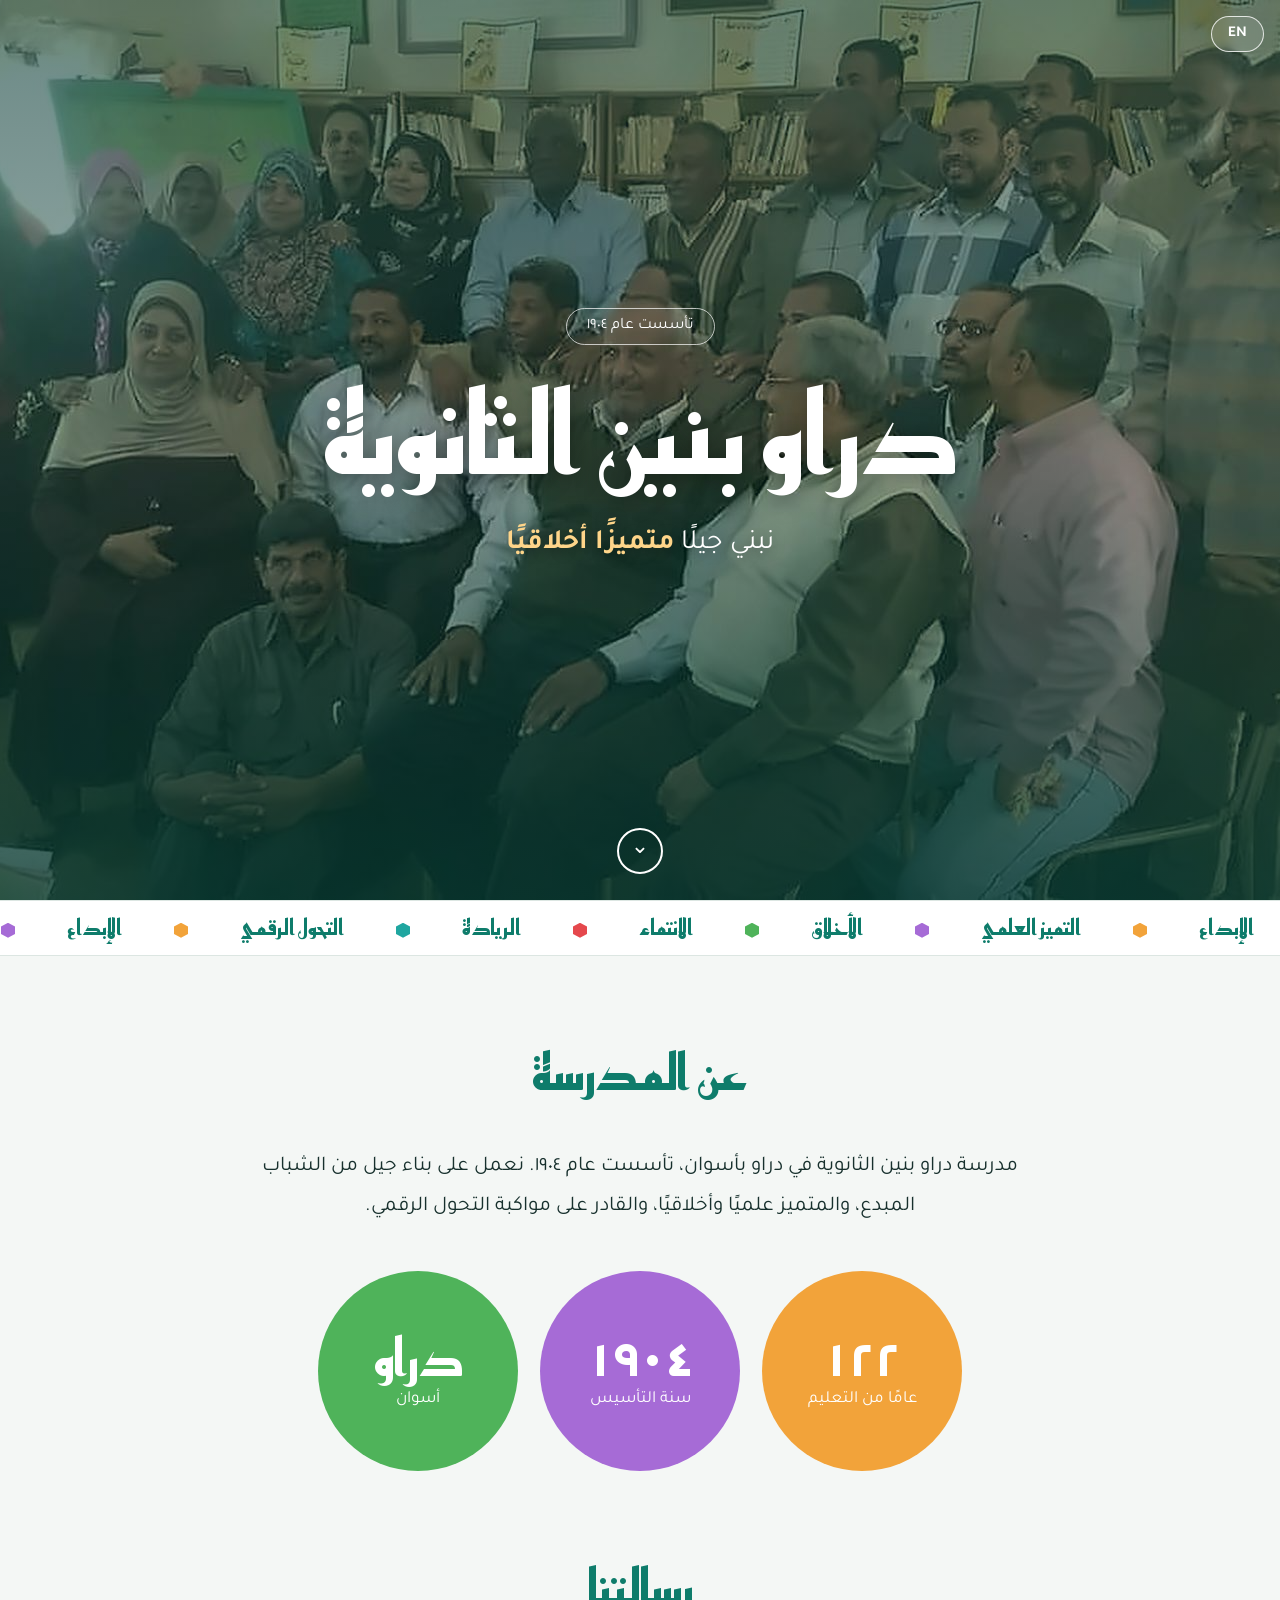
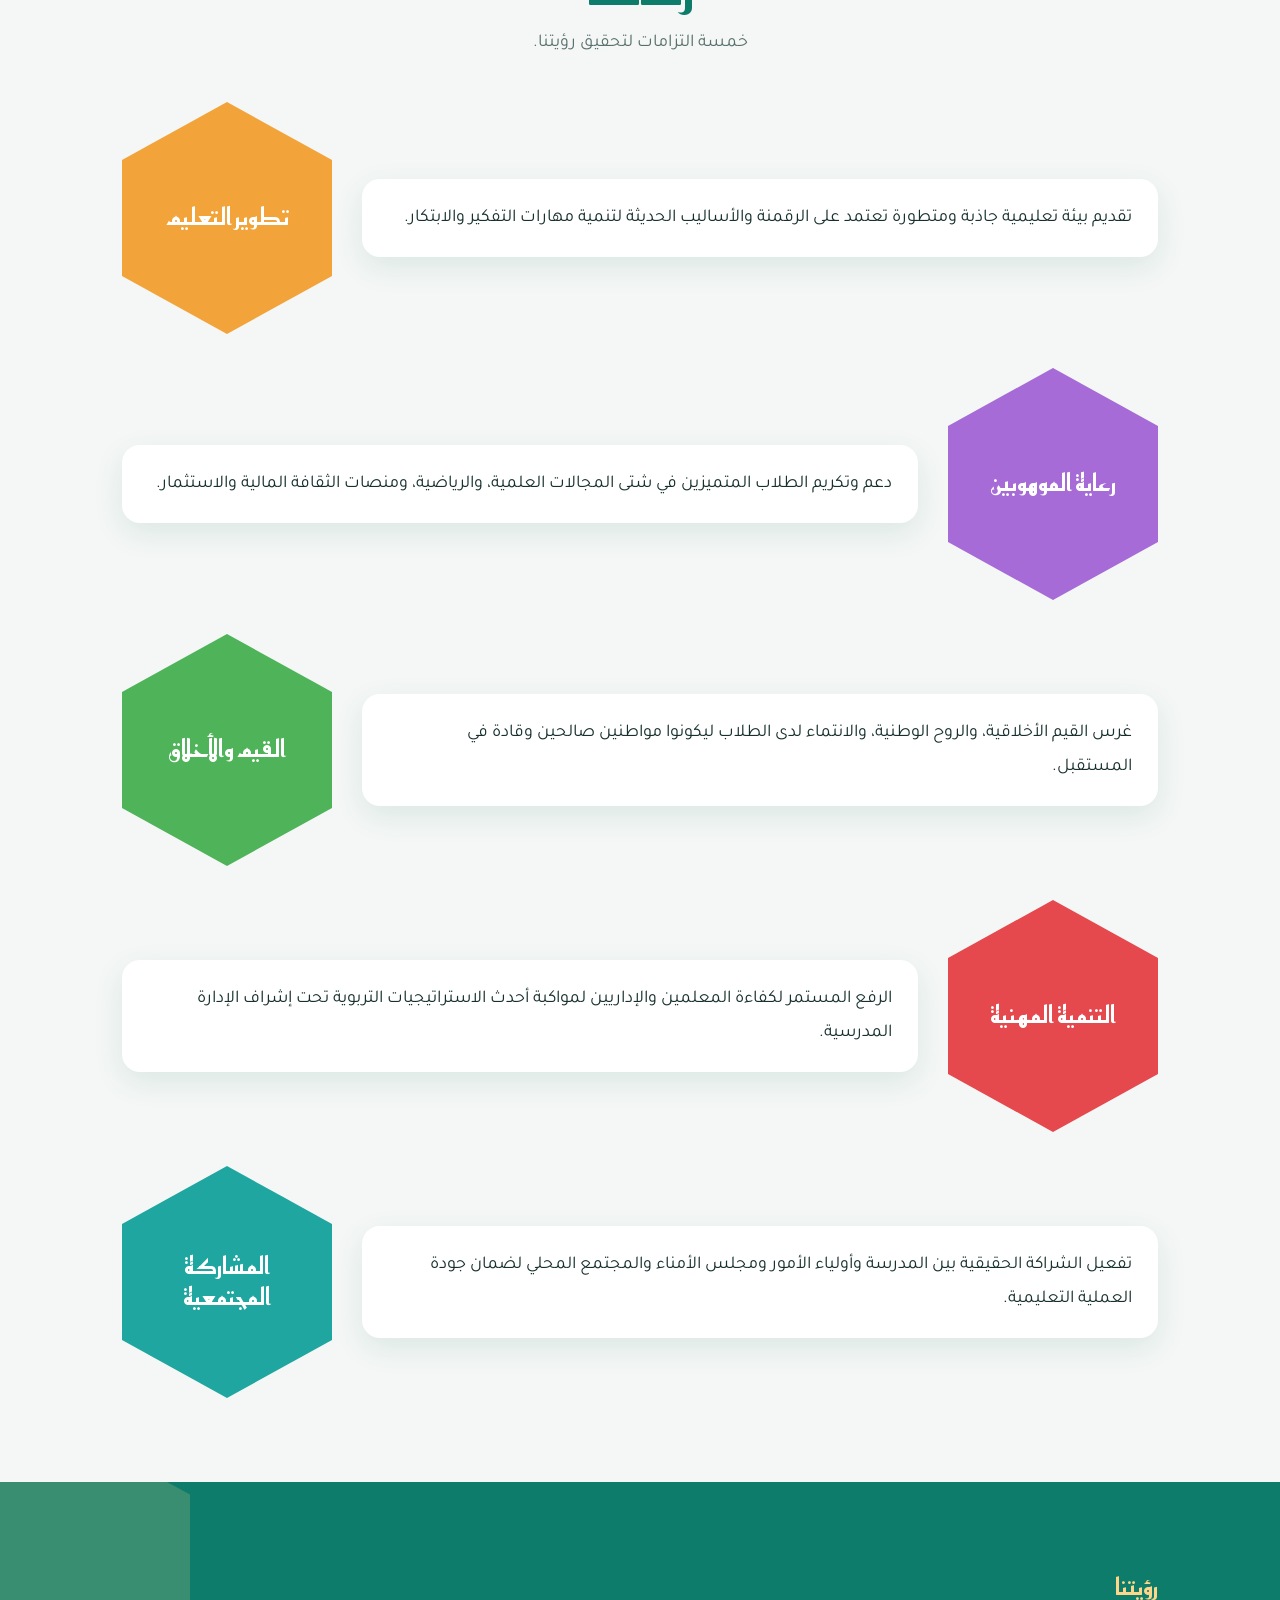
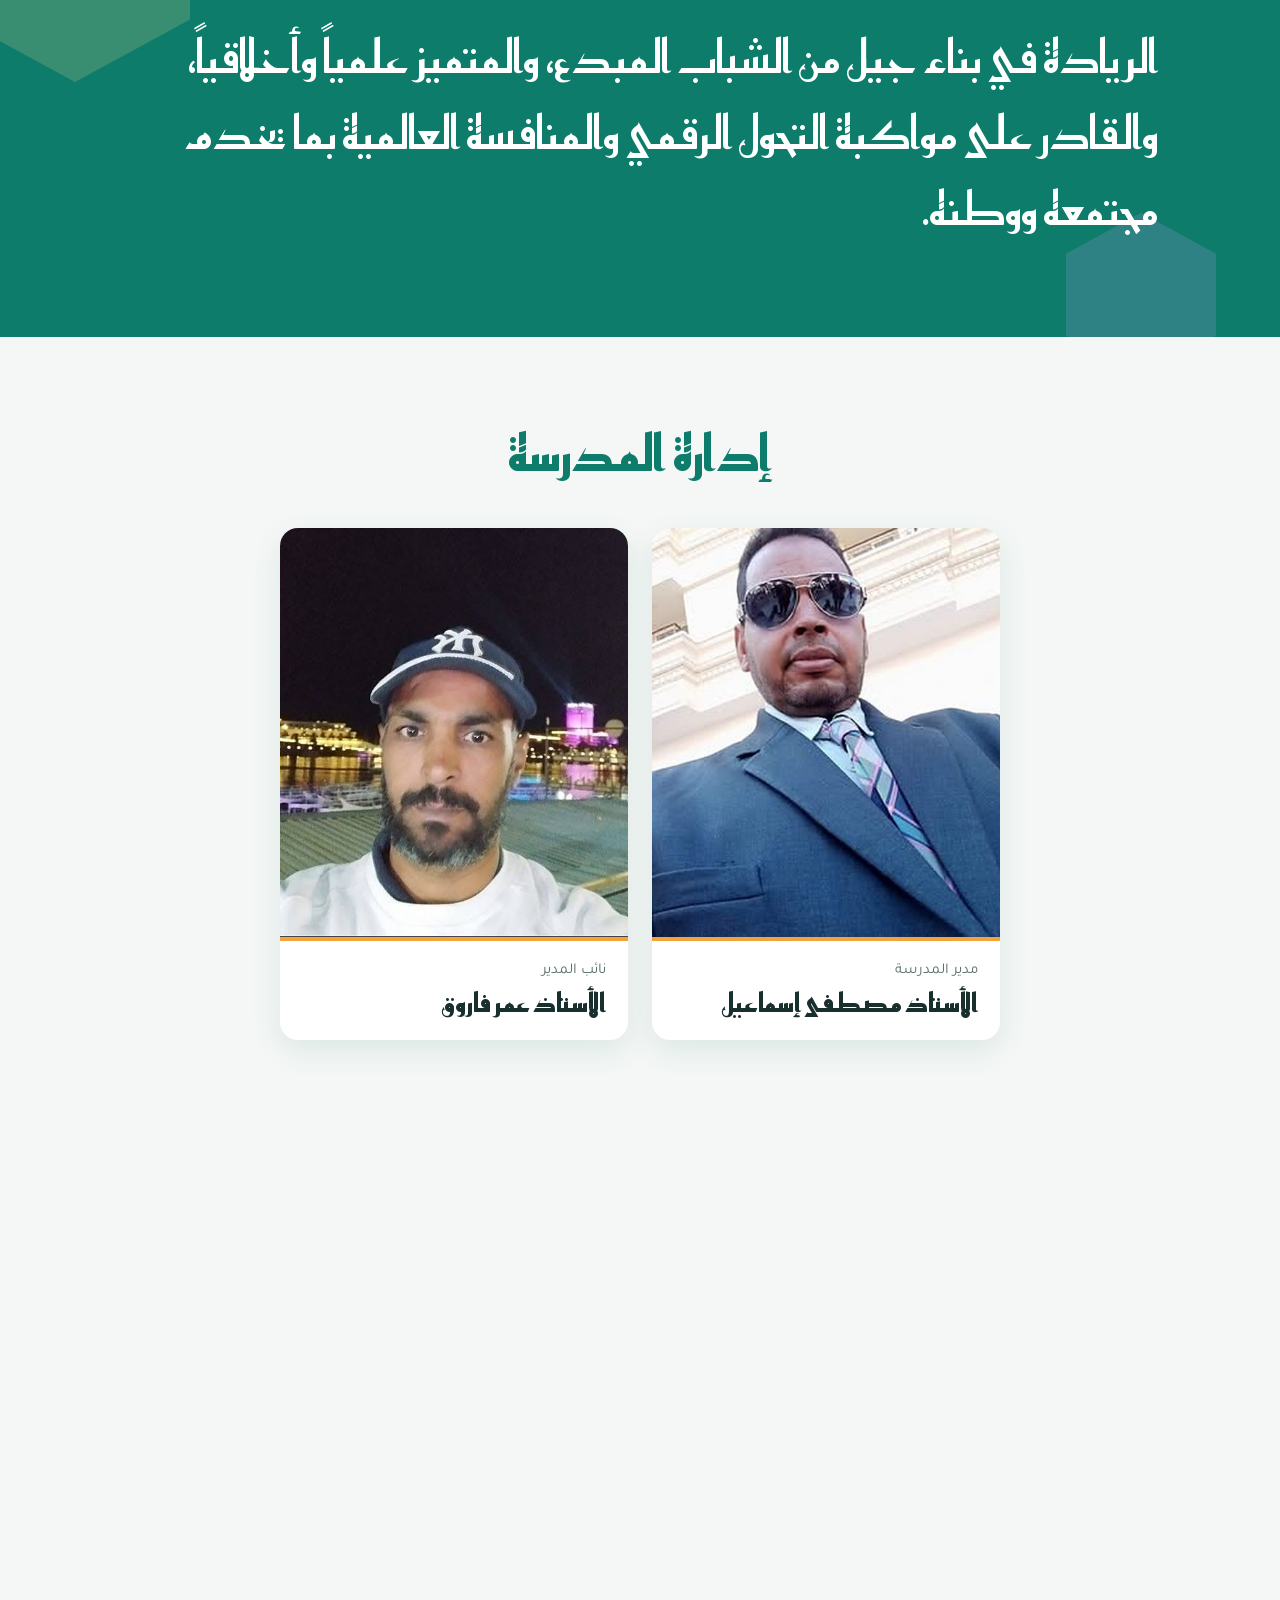
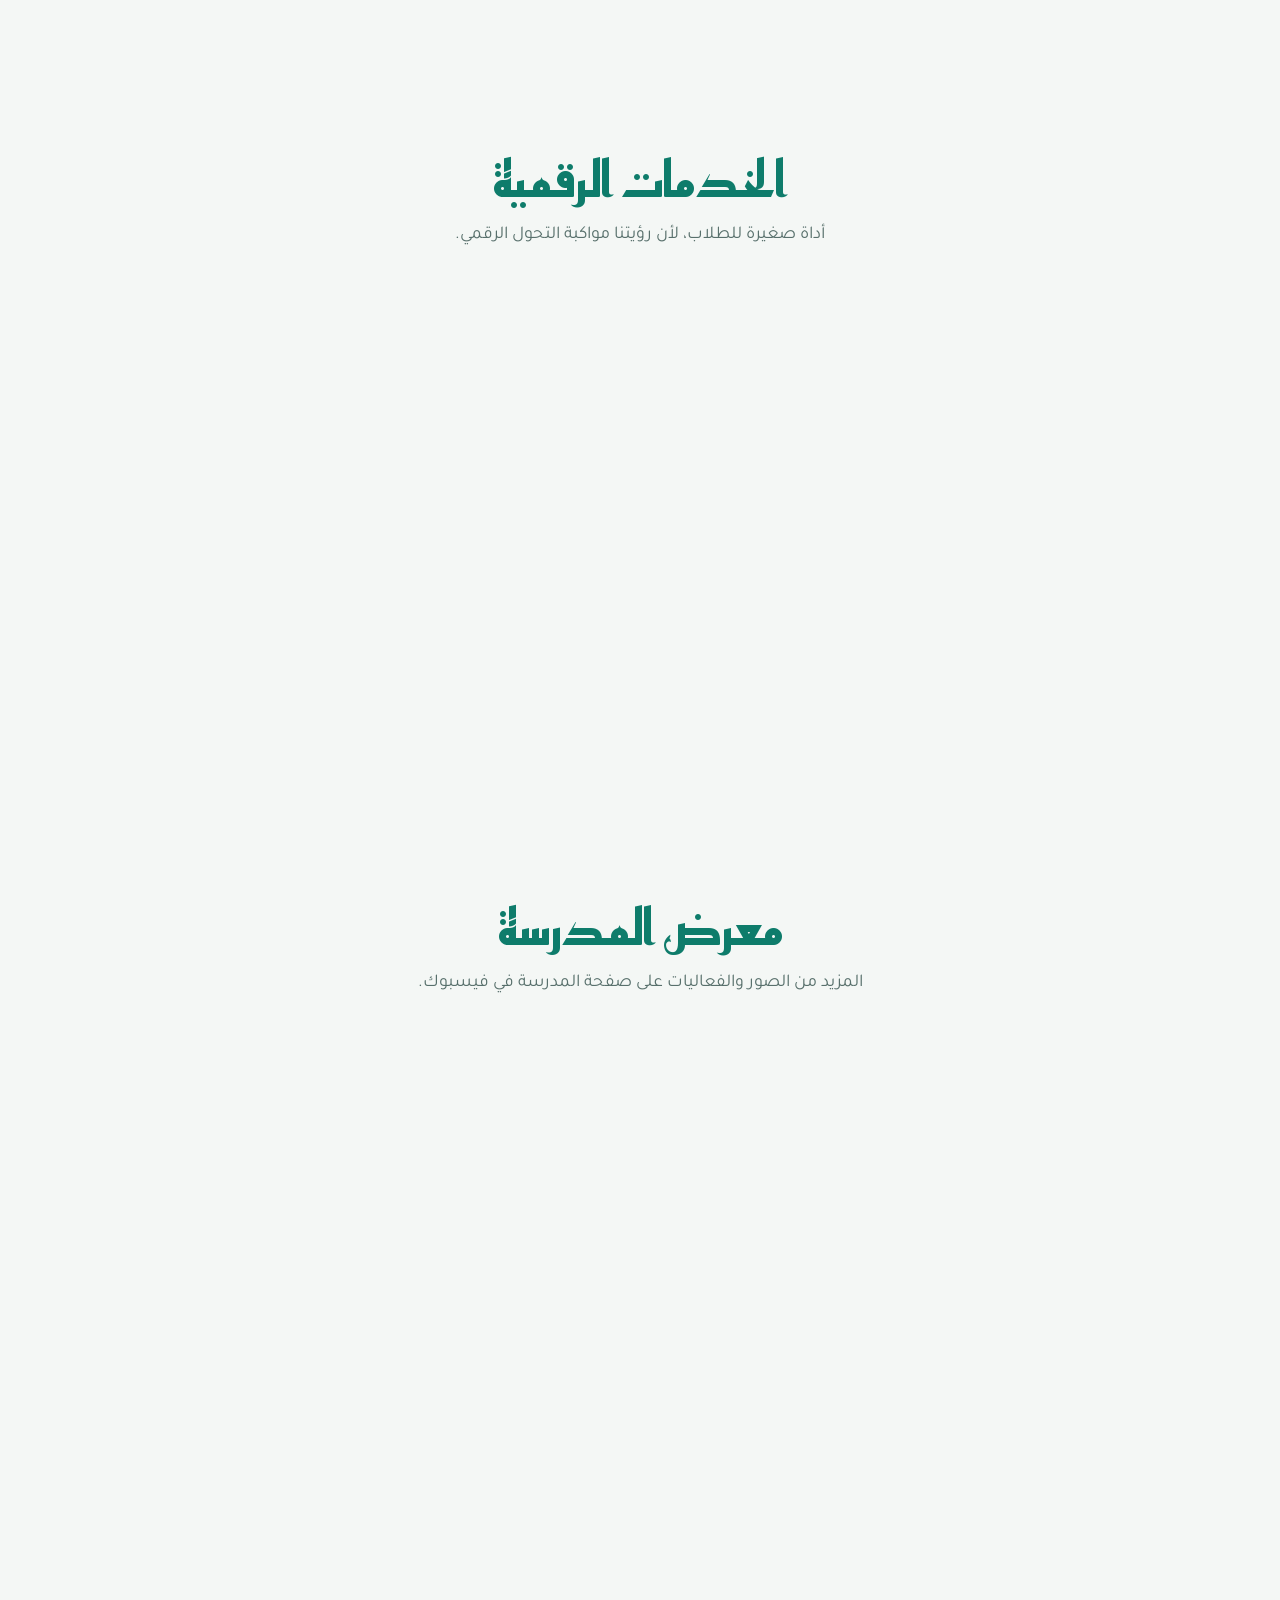
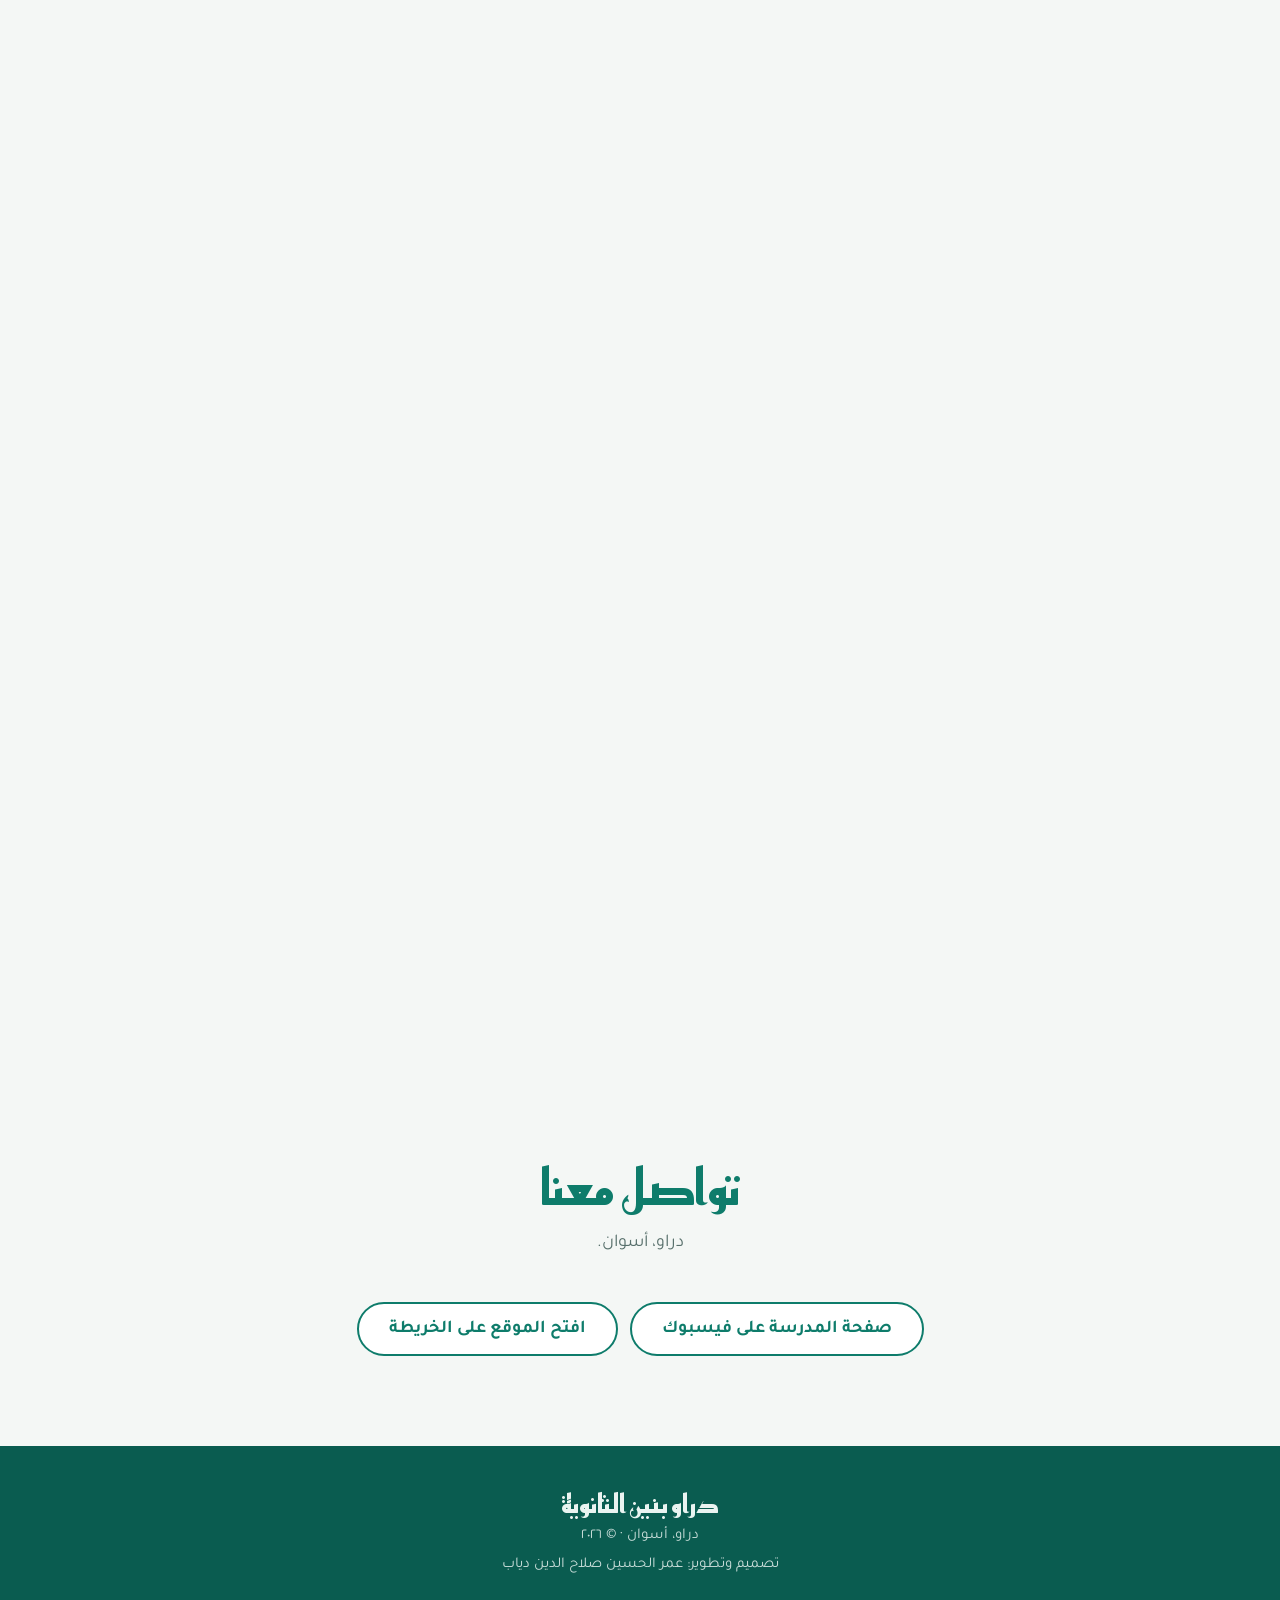
==== index.html @ bd937cca "Add files via upload" ====
<!DOCTYPE html>
<html lang="ar" dir="rtl">
<head>
<meta charset="utf-8">
<meta name="viewport" content="width=device-width, initial-scale=1, viewport-fit=cover">
<title>دراو بنين الثانوية</title>
<meta name="description" content="الموقع الرسمي لمدرسة دراو بنين الثانوية في أسوان، تأسست عام ١٩٠٤.">
<meta name="author" content="عمر الحسين صلاح الدين دياب">
<meta name="theme-color" content="#0E7C6B">
<link rel="preconnect" href="https://fonts.googleapis.com">
<link rel="preconnect" href="https://fonts.gstatic.com" crossorigin>
<link href="https://fonts.googleapis.com/css2?family=Reem+Kufi:wght@500;700&family=Tajawal:wght@400;500;700&display=swap" rel="stylesheet">
<style>
:root{--hero-img:url("[data-uri]");--bg:#F4F7F5;--ink:#17302D;--muted:#58706C;--teal:#0E7C6B;--deep:#0A5C50;--card:#fff;--line:#DCE6E2;
--c1:#F2A33A;--c2:#A66BD6;--c3:#4FB35A;--c4:#E5484D;--c5:#1FA6A0;--hexp:polygon(50% 0,100% 25%,100% 75%,50% 100%,0 75%,0 25%)}
*{box-sizing:border-box}
html{scroll-behavior:smooth;scroll-padding-top:84px}
body{margin:0;background:var(--bg);color:var(--ink);font:18px/1.9 "Tajawal",system-ui,sans-serif;overflow-x:hidden}
h1,h2,h3{font-family:"Reem Kufi","Tajawal",sans-serif;margin:0;line-height:1.3}
a{color:inherit;text-decoration:none}
:focus-visible{outline:3px solid var(--c1);outline-offset:3px}
.wrap{max-width:1080px;margin:0 auto;padding:0 22px}
section{padding:84px 0 0}
.t{text-align:center;margin-bottom:42px}
.t h2{font-size:clamp(34px,5vw,50px);color:var(--teal)}
.t p{margin:6px auto 0;color:var(--muted);max-width:30em}

header{position:fixed;inset-inline:0;top:0;z-index:20;background:rgba(255,255,255,.96);backdrop-filter:blur(8px);border-bottom:1px solid var(--line);padding-top:env(safe-area-inset-top,0px);transform:translateY(-110%);transition:transform .45s cubic-bezier(.2,.8,.2,1)}
header.on{transform:none}
.bar{display:flex;align-items:center;gap:18px;min-height:64px}
.brand{font:700 22px/1 "Reem Kufi",sans-serif;color:var(--teal);margin-inline-end:auto;white-space:nowrap}
nav{display:flex;gap:24px;font-weight:500;align-items:center}
nav a:hover{color:var(--teal)}
nav .pill{background:var(--teal);color:#fff;padding:3px 20px;border-radius:999px}

.hero{min-height:100svh;display:grid;place-items:center;text-align:center;color:#fff;padding:90px 22px 110px;position:relative;
background:linear-gradient(180deg,rgba(6,56,50,.6),rgba(6,56,50,.4) 50%,rgba(6,56,50,.82)),var(--hero-img) center 38%/cover no-repeat #0A5C50}
.hero small{display:inline-block;border:1.5px solid rgba(255,255,255,.7);border-radius:999px;padding:2px 20px;font-size:16px}
.hero h1{font-size:clamp(46px,9vw,112px);margin:18px 0 10px;text-shadow:0 4px 24px rgba(0,0,0,.35)}
.hero p{font-size:clamp(20px,2.6vw,28px);margin:0 auto;max-width:24em;text-shadow:0 2px 14px rgba(0,0,0,.4)}
.cue{position:absolute;bottom:26px;inset-inline:0;margin:auto;width:46px;height:46px;border:2px solid #fff;border-radius:50%;display:grid;place-items:center;font-size:22px;animation:bob 1.8s ease-in-out infinite}
@keyframes bob{50%{transform:translateY(9px)}}

.about{max-width:760px;margin:0 auto;text-align:center;font-size:21px}
.dots{display:flex;flex-wrap:wrap;justify-content:center;gap:22px;margin-top:44px}
.dot{width:200px;height:200px;border-radius:50%;display:grid;place-content:center;text-align:center;color:#fff;padding:14px;line-height:1.35}
.dot b{font:700 52px/1.1 "Reem Kufi",sans-serif;display:block}
.dot span{font-size:17px}
.d1{background:var(--c1)}.d2{background:var(--c2)}.d3{background:var(--c3)}

.row{display:grid;grid-template-columns:210px 1fr;gap:30px;align-items:center;margin-bottom:34px}
.row:nth-child(even){grid-template-columns:1fr 210px}.row:nth-child(even) .hex{order:2}
.hex{width:210px;height:232px;clip-path:var(--hexp);display:grid;place-items:center;text-align:center;color:#fff;padding:0 38px;font:700 24px/1.3 "Reem Kufi",sans-serif}
.c1{background:var(--c1)}.c2{background:var(--c2)}.c3{background:var(--c3)}.c4{background:var(--c4)}.c5{background:var(--c5)}
.txt{margin:0;background:var(--card);border-radius:18px;padding:22px 26px;box-shadow:0 10px 30px rgba(14,100,90,.1)}

.vision{background:var(--teal);color:#fff;margin-top:84px;padding:90px 0;position:relative;overflow:hidden}
.vision h2{font-size:24px;color:#FFD58A;margin-bottom:16px}
.vision blockquote{margin:0;font:500 clamp(26px,4vw,46px)/1.65 "Reem Kufi","Tajawal",sans-serif;max-width:24em}
.fl{position:absolute;clip-path:var(--hexp);opacity:.18;pointer-events:none;animation:fl 9s ease-in-out infinite}
@keyframes fl{50%{transform:translateY(-22px) rotate(8deg)}}

.who{display:grid;grid-template-columns:repeat(2,minmax(0,1fr));gap:24px;max-width:720px;margin:0 auto}
.who .wide{grid-column:1/-1}
.card{background:var(--card);border-radius:18px;overflow:hidden;box-shadow:0 10px 30px rgba(14,100,90,.1)}
.card img{display:block;width:100%;height:auto}
.card div{padding:16px 22px 20px;border-top:4px solid var(--c1)}
.card small{color:var(--muted);display:block;font-size:15px}
.card h3{font-size:26px}
.sign{border-top-color:var(--c2)}.sign b{font:700 clamp(24px,3.4vw,36px)/1.4 "Reem Kufi",sans-serif;display:block}
.gal{height:min(52vw,420px);border-radius:18px;background:var(--hero-img) center/cover no-repeat #0A5C50;box-shadow:0 10px 30px rgba(14,100,90,.12)}
.links{display:flex;flex-wrap:wrap;gap:12px;justify-content:center;margin-top:24px}
.btn{border:2px solid var(--teal);color:var(--teal);border-radius:999px;padding:8px 30px;font-weight:700;background:#fff}
.btn:hover{background:var(--teal);color:#fff}
footer{margin-top:90px;background:var(--deep);color:#EAF4F1;padding:40px 0;text-align:center}
footer b{font:700 26px/1.4 "Reem Kufi",sans-serif;display:block}
footer small{display:block;opacity:.85;font-size:15px}

.js .pop{opacity:0;transform:scale(.25) rotate(-14deg);transition:transform .8s cubic-bezier(.34,1.56,.64,1),opacity .35s}
.js .slide{opacity:0;transform:translateY(30px);transition:opacity .7s .12s,transform .7s .12s}
.js .in{opacity:1;transform:none}
@media (max-width:760px){
  nav a:not(.pill){display:none}
  .row,.row:nth-child(even){grid-template-columns:126px 1fr;gap:16px}
  .row:nth-child(even) .hex{order:0}
  .hex{width:126px;height:140px;font-size:16px;padding:0 20px}
  .txt{padding:16px 18px;font-size:16.5px}
  .dot{width:150px;height:150px}.dot b{font-size:40px}.dot span{font-size:15px}
  .who{grid-template-columns:1fr}
}
@media (prefers-reduced-motion:reduce){*{animation:none!important;transition:none!important}.js .pop,.js .slide{opacity:1;transform:none}html{scroll-behavior:auto}}
[hidden]{display:none!important}
nav a{white-space:nowrap}
#burger,.burger2{display:none;width:44px;height:44px;border:1.5px solid var(--teal);border-radius:50%;background:none;cursor:pointer;flex-direction:column;gap:5px;align-items:center;justify-content:center;padding:0}
#burger i,.burger2 i{display:block;width:18px;height:2px;background:var(--teal);border-radius:2px;transition:transform .3s,opacity .3s}
.burger2{position:absolute;top:calc(16px + env(safe-area-inset-top,0px));inset-inline-end:16px;z-index:5;border-color:rgba(255,255,255,.85);background:rgba(255,255,255,.12)}
.burger2 i{background:#fff}
[aria-expanded=true] i:nth-child(1){transform:translateY(7px) rotate(45deg)}
[aria-expanded=true] i:nth-child(2){opacity:0}
[aria-expanded=true] i:nth-child(3){transform:translateY(-7px) rotate(-45deg)}
header.force{transform:none}
#burger{flex:none}
@media (max-width:760px){[lang=en] .brand{font-size:14px;white-space:normal;line-height:1.2}}
.menu{position:fixed;inset:0;z-index:19;background:linear-gradient(160deg,#0E7C6B,#0A5C50);color:#fff;padding:calc(90px + env(safe-area-inset-top,0px)) 30px 40px;overflow:hidden;display:flex;flex-direction:column;justify-content:center;opacity:0;transition:opacity .3s}
.menu.open{opacity:1}
.ml{display:flex;flex-direction:column;gap:4px;position:relative;z-index:1}
.ml a{display:flex;align-items:center;gap:18px;font:700 clamp(30px,9vw,44px)/1.45 "Reem Kufi",sans-serif;opacity:0;transform:translateX(34px) scale(.92);transition:opacity .4s,transform .55s cubic-bezier(.34,1.56,.64,1)}
[dir=ltr] .ml a{transform:translateX(-34px) scale(.92)}
.menu.open .ml a{opacity:1;transform:none}
.ml a::before{content:"";flex:none;width:26px;height:29px;background:var(--hx);clip-path:var(--hexp)}
.ml a:nth-child(5n+1){--hx:var(--c1)}.ml a:nth-child(5n+2){--hx:var(--c2)}.ml a:nth-child(5n+3){--hx:var(--c3)}.ml a:nth-child(5n+4){--hx:var(--c4)}.ml a:nth-child(5n+5){--hx:var(--c5)}
@media (max-width:760px){#burger,.burger2{display:flex}nav{display:none}}
@media (max-width:1100px){[lang=en] #burger{display:flex}[lang=en] nav{display:none}}
@media (max-width:760px){.brand{font-size:17px}.bar{gap:10px}nav .pill{padding:2px 14px;font-size:15px}#lang{padding:0 12px}}
#prog{position:fixed;top:0;inset-inline:0;height:4px;z-index:30;transform-origin:100% 50%;transform:scaleX(0);background:linear-gradient(90deg,var(--c1),var(--c2),var(--c3),var(--c4),var(--c5))}
[dir=ltr] #prog{transform-origin:0 50%}
#up{position:fixed;inset-inline-start:16px;bottom:calc(16px + env(safe-area-inset-bottom,0px));width:46px;height:46px;border-radius:50%;background:var(--teal);color:#fff;display:grid;place-items:center;font-size:22px;box-shadow:0 6px 18px rgba(0,0,0,.22);opacity:0;pointer-events:none;transition:opacity .3s;z-index:15}
#up.on{opacity:1;pointer-events:auto}
#lang{border:1.5px solid var(--teal);background:none;color:var(--teal);height:36px;padding:0 16px;border-radius:999px;font:700 15px "Tajawal",sans-serif;cursor:pointer}
.bub{position:absolute;bottom:-90px;border-radius:50%;background:rgba(255,255,255,.12);border:1px solid rgba(255,255,255,.4);animation:up linear infinite;pointer-events:none}
@keyframes up{to{transform:translateY(-115vh)}}
.hero>div{position:relative}.hero{overflow:hidden}
.lang2{position:absolute;top:calc(16px + env(safe-area-inset-top,0px));inset-inline-start:16px;z-index:5;border:1.5px solid rgba(255,255,255,.8);background:rgba(255,255,255,.12);color:#fff;height:36px;padding:0 16px;border-radius:999px;font:700 15px "Tajawal",sans-serif;cursor:pointer;backdrop-filter:blur(4px)}
.rw{color:#FFD58A;display:inline-block;transition:opacity .35s,transform .35s}
.rw.o{opacity:0;transform:translateY(10px)}
.ribbon{overflow:hidden;background:#fff;border-block:1px solid var(--line);padding:16px 0}
.track{display:flex;width:max-content;animation:mq 36s linear infinite}
@keyframes mq{to{transform:translateX(50%)}}@keyframes mqe{to{transform:translateX(-50%)}}
[dir=ltr] .track{animation-name:mqe}
.track span{font:700 22px/1 "Reem Kufi",sans-serif;color:var(--teal);padding:0 26px;white-space:nowrap}
.track span::after{content:"";display:inline-block;width:14px;height:15px;margin-inline-start:52px;vertical-align:middle;background:var(--c1);clip-path:var(--hexp)}
.track span:nth-child(5n+2)::after{background:var(--c2)}.track span:nth-child(5n+3)::after{background:var(--c3)}.track span:nth-child(5n+4)::after{background:var(--c4)}.track span:nth-child(5n+5)::after{background:var(--c5)}
.calc{max-width:680px;margin:0 auto;background:var(--card);border-radius:18px;padding:24px;box-shadow:0 10px 30px rgba(14,100,90,.1)}
.calc h3{font-size:26px;margin-bottom:12px}
.cr{display:grid;grid-template-columns:1.5fr 1fr 1fr;gap:10px;margin-bottom:10px}.cr.hd{color:var(--muted);font-size:14px;margin-bottom:2px}
.cr input{font:inherit;padding:8px 12px;border:1.5px solid var(--line);border-radius:10px;width:100%;min-width:0;background:var(--bg);color:var(--ink)}
.acts{display:flex;gap:10px;margin:8px 0}
.acts button{border:2px solid var(--teal);color:var(--teal);background:#fff;border-radius:999px;padding:4px 20px;font:700 16px "Tajawal",sans-serif;cursor:pointer}
.res{display:grid;grid-template-columns:1fr 1fr;gap:12px;margin:14px 0 10px;text-align:center}
.res b{display:block;font:700 36px/1.3 "Reem Kufi",sans-serif;color:var(--teal)}.res span{color:var(--muted);font-size:15px}
.pbar{height:10px;border-radius:5px;background:var(--line);overflow:hidden}.pbar i{display:block;height:100%;width:0;background:linear-gradient(90deg,var(--c1),var(--c4));transition:width .35s}
.tg{display:grid;grid-template-columns:repeat(auto-fill,minmax(200px,1fr));gap:20px}
.gg{display:block;column-width:290px;column-gap:16px}.t0{aspect-ratio:4/3;border-radius:14px;background:var(--hero-img) center/cover no-repeat #0A5C50}
.gg figure{margin:0 0 16px;position:relative;break-inside:avoid}
.gg figcaption{position:absolute;inset-inline-start:10px;bottom:10px;background:rgba(6,56,50,.8);color:#fff;padding:1px 14px;border-radius:999px;font-size:14px}
.gg img{width:100%;height:auto;border-radius:14px;display:block}
[lang=en] .hex{font-size:19px;padding:0 30px}
[lang=en] .hero h1{font-size:clamp(40px,7vw,88px)}
@media (max-width:1100px){[lang=en] nav a:not(.pill){display:none}}
@media (prefers-reduced-motion:reduce){.bub{display:none}.track{animation:none}}
</style>
</head>
<body>
<div id="prog" aria-hidden="true"></div>
<a id="up" href="#top" aria-label="العودة للأعلى">⌃</a>
<header id="hd"><div class="wrap bar">
  <a class="brand" href="#top">دراو بنين الثانوية</a>
  <button id="lang" type="button" aria-label="Switch to English">EN</button>
  <nav aria-label="أقسام الموقع"><a href="#about">المدرسة</a><a href="#mission">رسالتنا</a><a href="#people">الإدارة</a><a href="#teachers" hidden>المعلمون</a><a href="#tools">الخدمات</a><a href="#gallery">المعرض</a><a class="pill" href="#contact">تواصل معنا</a></nav>
  <button id="burger" type="button" aria-label="القائمة" aria-expanded="false" aria-controls="menu"><i></i><i></i><i></i></button>
</div></header>
<div id="menu" class="menu" hidden role="dialog" aria-modal="true" aria-label="القائمة">
  <i class="fl" style="width:240px;height:262px;background:#FFD58A;inset-inline-end:-60px;top:12%"></i>
  <i class="fl" style="width:170px;height:186px;background:#C79BEF;inset-inline-start:-30px;bottom:8%;animation-delay:-4s"></i>
  <div class="ml"></div>
</div>

<main>
<div class="hero" id="top">
  <div><small>تأسست عام ١٩٠٤</small><h1>دراو بنين الثانوية</h1><p>نبني جيلًا <b class="rw" id="rw"></b></p></div>
  <button id="lang2" class="lang2" type="button" aria-label="Switch to English">EN</button>
  <button id="burger2" class="burger2" type="button" aria-label="القائمة" aria-expanded="false" aria-controls="menu"><i></i><i></i><i></i></button>
  <a class="cue" href="#about" aria-label="انزل للأسفل">⌄</a>
</div>

<div class="ribbon" aria-hidden="true"><div class="track" id="trk"><span>الإبداع</span><span>التميز العلمي</span><span>الأخلاق</span><span>الانتماء</span><span>الريادة</span><span>التحول الرقمي</span></div></div>

<section id="about"><div class="wrap">
  <div class="t"><h2>عن المدرسة</h2></div>
  <p class="about slide">مدرسة دراو بنين الثانوية في دراو بأسوان، تأسست عام ١٩٠٤. نعمل على بناء جيل من الشباب المبدع، والمتميز علميًا وأخلاقيًا، والقادر على مواكبة التحول الرقمي.</p>
  <div class="dots">
    <div class="dot d1 pop"><div><b id="yrs">١٢٢</b><span>عامًا من التعليم</span></div></div>
    <div class="dot d2 pop" style="transition-delay:.12s"><div><b>١٩٠٤</b><span>سنة التأسيس</span></div></div>
    <div class="dot d3 pop" style="transition-delay:.24s"><div><b>دراو</b><span>أسوان</span></div></div>
  </div>
</div></section>

<section id="mission"><div class="wrap">
  <div class="t"><h2>رسالتنا</h2><p>خمسة التزامات لتحقيق رؤيتنا.</p></div>
  <article class="row"><div class="hex c1 pop">تطوير التعليم</div><p class="txt slide">تقديم بيئة تعليمية جاذبة ومتطورة تعتمد على الرقمنة والأساليب الحديثة لتنمية مهارات التفكير والابتكار.</p></article>
  <article class="row"><div class="hex c2 pop">رعاية الموهوبين</div><p class="txt slide">دعم وتكريم الطلاب المتميزين في شتى المجالات العلمية، والرياضية، ومنصات الثقافة المالية والاستثمار.</p></article>
  <article class="row"><div class="hex c3 pop">القيم والأخلاق</div><p class="txt slide">غرس القيم الأخلاقية، والروح الوطنية، والانتماء لدى الطلاب ليكونوا مواطنين صالحين وقادة في المستقبل.</p></article>
  <article class="row"><div class="hex c4 pop">التنمية المهنية</div><p class="txt slide">الرفع المستمر لكفاءة المعلمين والإداريين لمواكبة أحدث الاستراتيجيات التربوية تحت إشراف الإدارة المدرسية.</p></article>
  <article class="row"><div class="hex c5 pop">المشاركة المجتمعية</div><p class="txt slide">تفعيل الشراكة الحقيقية بين المدرسة وأولياء الأمور ومجلس الأمناء والمجتمع المحلي لضمان جودة العملية التعليمية.</p></article>
</div></section>

<div class="vision" id="vision">
  <i class="fl" style="width:230px;height:250px;background:#FFD58A;inset-inline-end:-40px;top:-50px"></i>
  <i class="fl" style="width:150px;height:164px;background:#C79BEF;inset-inline-start:5%;bottom:-40px;animation-delay:-4s"></i>
  <div class="wrap" style="position:relative"><h2>رؤيتنا</h2>
  <blockquote class="slide">الريادة في بناء جيل من الشباب المبدع، والمتميز علمياً وأخلاقياً، والقادر على مواكبة التحول الرقمي والمنافسة العالمية بما يخدم مجتمعه ووطنه.</blockquote></div>
</div>

<section id="people"><div class="wrap">
  <div class="t"><h2>إدارة المدرسة</h2></div>
  <div class="who">
    <article class="card pop"><img src="[data-uri]" alt="الأستاذ مصطفى إسماعيل" width="480" height="565" loading="lazy" decoding="async"><div><small>مدير المدرسة</small><h3>الأستاذ مصطفى إسماعيل</h3></div></article>
    <article class="card pop" style="transition-delay:.1s"><img src="[data-uri]" alt="الأستاذ عمر فاروق" width="480" height="565" loading="lazy" decoding="async"><div><small>نائب المدير</small><h3>الأستاذ عمر فاروق</h3></div></article>
    <article class="card wide pop" style="transition-delay:.15s"><img src="[data-uri]" alt="لافتة مدرسة دراو الثانوية بنين" width="1400" height="934" loading="lazy" decoding="async"><div class="sign"><small>شعارنا</small><b>تخريج شباب مبدع ونافع لوطنه</b></div></article>
  </div>
</div></section>

<section id="teachers" hidden><div class="wrap"><div class="t"><h2>المعلمون</h2><p>معلمو المدرسة.</p></div><div class="tg" id="tgrid"></div></div></section>

<section id="tools"><div class="wrap">
  <div class="t"><h2>الخدمات الرقمية</h2><p>أداة صغيرة للطلاب، لأن رؤيتنا مواكبة التحول الرقمي.</p></div>
  <div class="calc pop">
    <h3>حاسبة النسبة المئوية</h3>
    <div class="cr hd"><span>المادة</span><span>الدرجة</span><span>من</span></div>
    <div id="rows"></div>
    <div class="acts"><button type="button" id="add">إضافة مادة</button><button type="button" id="reset">مسح</button></div>
    <div class="res" aria-live="polite"><div><b id="sum">٠ / ٠</b><span>المجموع</span></div><div><b id="pct">٠٪</b><span>النسبة المئوية</span></div></div>
    <div class="pbar" role="progressbar" aria-label="النسبة المئوية" aria-valuemin="0" aria-valuemax="100" aria-valuenow="0"><i id="fill"></i></div>
  </div>
</div></section>

<section id="gallery"><div class="wrap">
  <div class="t"><h2>معرض المدرسة</h2><p>المزيد من الصور والفعاليات على صفحة المدرسة في فيسبوك.</p></div>
  <div class="gal pop" role="img" aria-label="لقطة جماعية من داخل المدرسة"></div>
</div></section>

<section id="contact"><div class="wrap">
  <div class="t"><h2>تواصل معنا</h2><p>دراو، أسوان.</p></div>
  <div class="links"><a class="btn" href="https://www.facebook.com/draw.bnyn.althanwyt" target="_blank" rel="noopener">صفحة المدرسة على فيسبوك</a><a class="btn" href="https://maps.app.goo.gl/yMNLNnetNTwuz2i17" target="_blank" rel="noopener">افتح الموقع على الخريطة</a></div>
</div></section>
</main>

<footer><div class="wrap"><b>دراو بنين الثانوية</b><small>دراو، أسوان · ©<span id="yr"> ٢٠٢٦</span></small><small>تصميم وتطوير: عمر الحسين صلاح الدين دياب</small></div></footer>

<script>
document.documentElement.classList.add("js");
const hd=document.getElementById("hd");
const upd=()=>hd.classList.toggle("on",scrollY>60);
addEventListener("scroll",upd,{passive:true});upd();
const root=document.documentElement,$=q=>document.querySelector(q);
const loc=()=>root.lang==="en"?"en-US":"ar-EG";
const fmt=n=>n.toLocaleString(loc(),{useGrouping:false}),y=new Date().getFullYear(),age=y-1904;
document.getElementById("yr").textContent=" "+fmt(y);
const yrs=document.getElementById("yrs");yrs.textContent=fmt(age);
const still=matchMedia("(prefers-reduced-motion: reduce)").matches;
function count(){if(still)return;const t0=performance.now();(function k(t){const p=Math.min((t-t0)/1400,1);yrs.textContent=fmt(Math.round(age*(1-Math.pow(1-p,3))));if(p<1)requestAnimationFrame(k)})(t0)}

/* محتوى الموقع: أضف المعلمين والصور هنا */
const SITE={teachers:[],gallery:[{src:"[data-uri]",caption:"من لحظات المدرسة وأنشطتها"},{src:"[data-uri]",caption:"داخل الفصل"},{src:"[data-uri]",caption:"تسليم شهادة في ساحة المدرسة"},{src:"[data-uri]",caption:"في ساحة المدرسة"},{src:"[data-uri]",caption:"الطلاب في ساحة المدرسة"},{src:"[data-uri]",caption:"داخل الفصل"},{src:"[data-uri]",caption:"داخل الفصل"}]};
const mk=(t,c,h)=>{const e=document.createElement(t);if(c)e.className=c;if(h!==undefined)e.textContent=h;return e};
if(SITE.teachers.length){$("#teachers").hidden=false;$('nav a[href="#teachers"]').hidden=false;SITE.teachers.forEach(t=>{const c=mk("article","card pop"),i=mk("img"),d=mk("div");i.src=t.photo;i.alt=t.name;i.loading="lazy";d.append(mk("small","",t.role||""),mk("h3","",t.name));c.append(i,d);$("#tgrid").append(c)})}
if(SITE.gallery.length){const g=$(".gal");g.className="gg";g.removeAttribute("role");g.removeAttribute("aria-label");g.innerHTML="";
 const f0=mk("figure","pop"),d0=mk("div","t0");d0.setAttribute("role","img");d0.setAttribute("aria-label","لقطة جماعية من داخل المدرسة");f0.append(d0);g.append(f0);
 SITE.gallery.forEach(p=>{const f=mk("figure","pop"),i=mk("img");i.src=p.src;i.alt=p.caption||"";i.decoding="async";f.append(i);if(p.caption)f.append(mk("figcaption","",p.caption));g.append(f)})}
const hero=$(".hero");
for(let i=0;i<11;i++){const b=mk("i","bub"),z=14+(i*37%48);b.style.cssText="width:"+z+"px;height:"+z+"px;left:"+(i*9+3)%96+"%;animation-duration:"+(11+i*5%9)+"s;animation-delay:-"+(i*3%11)+"s";hero.append(b)}
const RW={ar:["مبدعًا","متميزًا علميًا","متميزًا أخلاقيًا","قادرًا على مواكبة التحول الرقمي"],en:["creative","distinguished in knowledge","distinguished in ethics","able to keep pace with digital change"]};
let wi=0;const rw=$("#rw"),setW=()=>rw.textContent=RW[root.lang==="en"?"en":"ar"][wi];setW();
if(!still)setInterval(()=>{rw.classList.add("o");setTimeout(()=>{wi=(wi+1)%4;setW();rw.classList.remove("o")},350)},2600);
const trk=$("#trk");trk.innerHTML+=trk.innerHTML;
const prog=$("#prog"),up=$("#up");let st=false;
addEventListener("scroll",()=>{if(st)return;st=true;requestAnimationFrame(()=>{const h=root.scrollHeight-innerHeight;prog.style.transform="scaleX("+(h>0?scrollY/h:0)+")";up.classList.toggle("on",scrollY>700);st=false})},{passive:true});
const f1=n=>n.toLocaleString(loc(),{maximumFractionDigits:1});
const num=v=>{const n=parseFloat(String(v).replace(/[٠-٩]/g,d=>"٠١٢٣٤٥٦٧٨٩".indexOf(d)).replace("٫","."));return isNaN(n)?0:n};
const rows=$("#rows");
function addRow(){if(rows.children.length>=12)return;const r=mk("div","cr");r.innerHTML='<input aria-label="اسم المادة" placeholder="مثال: لغة عربية"><input class="s" inputmode="decimal" aria-label="الدرجة" placeholder="٠"><input class="x" inputmode="decimal" aria-label="الدرجة النهائية" value="١٠٠">';rows.append(r);if(root.lang==="en")walk(true)}
function calc(){let s=0,x=0;rows.querySelectorAll(".cr").forEach(r=>{const v=r.querySelector(".s").value.trim(),m=num(r.querySelector(".x").value);if(v!==""&&m>0){s+=Math.min(num(v),m);x+=m}});const p=x?s/x*100:0;$("#sum").textContent=f1(s)+" / "+f1(x);$("#pct").textContent=f1(p)+(root.lang==="en"?"%":"٪");$("#fill").style.width=p+"%";$(".pbar").setAttribute("aria-valuenow",Math.round(p))}
const init=()=>{rows.innerHTML="";for(let i=0;i<4;i++)addRow();calc()};
rows.addEventListener("input",calc);$("#add").onclick=addRow;$("#reset").onclick=init;init();
const io=new IntersectionObserver(es=>es.forEach(e=>{if(!e.isIntersecting)return;e.target.classList.add("in");if(e.target.contains(yrs))count();io.unobserve(e.target)}),{threshold:.25});
document.querySelectorAll(".pop,.slide").forEach(el=>io.observe(el));
const menu=$("#menu"),bg1=$("#burger"),bg2=$("#burger2");
function setMenu(o){
  if(o){const L=menu.querySelector(".ml");L.innerHTML="";[...document.querySelectorAll("nav a")].filter(a=>!a.hidden).forEach((a,i)=>{const l=mk("a","",a.textContent.trim());l.href=a.getAttribute("href");l.style.transitionDelay=(.05+i*.06)+"s";l.onclick=()=>setMenu(false);L.append(l)});
    menu.hidden=false;requestAnimationFrame(()=>requestAnimationFrame(()=>menu.classList.add("open")));hd.classList.add("force");document.body.style.overflow="hidden"}
  else{menu.classList.remove("open");hd.classList.remove("force");document.body.style.overflow="";setTimeout(()=>{if(!menu.classList.contains("open"))menu.hidden=true},320)}
  bg1.setAttribute("aria-expanded",o);bg2.setAttribute("aria-expanded",o)}
[bg1,bg2].forEach(b=>b.onclick=()=>setMenu(menu.hidden||!menu.classList.contains("open")));
addEventListener("keydown",e=>{if(e.key==="Escape"&&!menu.hidden)setMenu(false)});
addEventListener("resize",()=>{if(innerWidth>1100&&!menu.hidden)setMenu(false)});
const EN={"القائمة":"Menu","داخل الفصل":"Inside the classroom","تسليم شهادة في ساحة المدرسة":"A certificate presentation in the schoolyard","في ساحة المدرسة":"In the schoolyard","الطلاب في ساحة المدرسة":"Students in the schoolyard","نائب المدير":"Deputy Principal","الأستاذ عمر فاروق":"Mr. Omar Farouk","من لحظات المدرسة وأنشطتها":"Moments from school life and activities","دراو بنين الثانوية":"Daraw Boys' Secondary School","المدرسة":"School","رسالتنا":"Our Mission","الإدارة":"Leadership","المعلمون":"Teachers","الخدمات":"Services","المعرض":"Gallery","تواصل معنا":"Contact Us","انزل للأسفل":"Scroll down","العودة للأعلى":"Back to top",
"تأسست عام ١٩٠٤":"Founded in 1904","نبني جيلًا":"We build a generation that is",
"الإبداع":"Creativity","التميز العلمي":"Academic excellence","الأخلاق":"Ethics","الانتماء":"Belonging","الريادة":"Leadership","التحول الرقمي":"Digital transformation",
"عن المدرسة":"About the School","مدرسة دراو بنين الثانوية في دراو بأسوان، تأسست عام ١٩٠٤. نعمل على بناء جيل من الشباب المبدع، والمتميز علميًا وأخلاقيًا، والقادر على مواكبة التحول الرقمي.":"Daraw Boys' Secondary School is in Daraw, Aswan, founded in 1904. We build a generation of creative young people, distinguished in knowledge and character, able to keep pace with digital transformation.",
"عامًا من التعليم":"years of education","١٩٠٤":"1904","سنة التأسيس":"Founded","دراو":"Daraw","أسوان":"Aswan",
"خمسة التزامات لتحقيق رؤيتنا.":"Five commitments to achieve our vision.",
"تطوير التعليم":"Developing Education","تقديم بيئة تعليمية جاذبة ومتطورة تعتمد على الرقمنة والأساليب الحديثة لتنمية مهارات التفكير والابتكار.":"Providing an attractive, advanced learning environment built on digitization and modern methods to develop thinking and innovation skills.",
"رعاية الموهوبين":"Nurturing the Gifted","دعم وتكريم الطلاب المتميزين في شتى المجالات العلمية، والرياضية، ومنصات الثقافة المالية والاستثمار.":"Supporting and honoring outstanding students across science, sports, and platforms for financial literacy and investment.",
"القيم والأخلاق":"Values and Ethics","غرس القيم الأخلاقية، والروح الوطنية، والانتماء لدى الطلاب ليكونوا مواطنين صالحين وقادة في المستقبل.":"Instilling ethical values, patriotism, and belonging so that students become good citizens and future leaders.",
"التنمية المهنية":"Professional Development","الرفع المستمر لكفاءة المعلمين والإداريين لمواكبة أحدث الاستراتيجيات التربوية تحت إشراف الإدارة المدرسية.":"Continuously raising the competence of teachers and administrators to keep up with the latest educational strategies, under school management supervision.",
"المشاركة المجتمعية":"Community Partnership","تفعيل الشراكة الحقيقية بين المدرسة وأولياء الأمور ومجلس الأمناء والمجتمع المحلي لضمان جودة العملية التعليمية.":"Activating a real partnership between the school, parents, the board of trustees, and the local community to ensure educational quality.",
"رؤيتنا":"Our Vision","الريادة في بناء جيل من الشباب المبدع، والمتميز علمياً وأخلاقياً، والقادر على مواكبة التحول الرقمي والمنافسة العالمية بما يخدم مجتمعه ووطنه.":"Leadership in building a generation of creative young people, distinguished in knowledge and ethics, able to keep pace with digital transformation and global competition, in service of their community and nation.",
"إدارة المدرسة":"School Leadership","مدير المدرسة":"School Principal","الأستاذ مصطفى إسماعيل":"Mr. Mostafa Ismail","لافتة مدرسة دراو الثانوية بنين":"Daraw Boys' Secondary School sign","شعارنا":"Our slogan","تخريج شباب مبدع ونافع لوطنه":"Graduating creative youth who serve their nation",
"معلمو المدرسة.":"Our teachers.","الخدمات الرقمية":"Digital Services","أداة صغيرة للطلاب، لأن رؤيتنا مواكبة التحول الرقمي.":"A small tool for students, because our vision is keeping pace with digital transformation.","حاسبة النسبة المئوية":"Percentage Calculator","المادة":"Subject","الدرجة":"Score","من":"Out of","إضافة مادة":"Add subject","مسح":"Clear","المجموع":"Total","النسبة المئوية":"Percentage","مثال: لغة عربية":"e.g. Arabic","اسم المادة":"Subject name","الدرجة النهائية":"Maximum score","٠":"0",
"معرض المدرسة":"School Gallery","المزيد من الصور والفعاليات على صفحة المدرسة في فيسبوك.":"More photos and events on the school's Facebook page.","لقطة جماعية من داخل المدرسة":"Group photo inside the school",
"دراو، أسوان.":"Daraw, Aswan.","صفحة المدرسة على فيسبوك":"School Facebook page","افتح الموقع على الخريطة":"Open on map","دراو، أسوان · ©":"Daraw, Aswan · ©","تصميم وتطوير: عمر الحسين صلاح الدين دياب":"Designed & developed by Omar Al-Hussein Salah El-Din Diab","أقسام الموقع":"Site sections"};
const orig=new WeakMap(),AT=["alt","aria-label","placeholder"];
function walk(en){
  const w=document.createTreeWalker(document.body,NodeFilter.SHOW_TEXT);let n;
  while(n=w.nextNode()){
    if(n.parentElement.closest("script,style"))continue;
    if(!orig.has(n)){const t=n.nodeValue.trim();if(!(t in EN))continue;orig.set(n,n.nodeValue)}
    const o=orig.get(n),t=o.trim();n.nodeValue=en?o.replace(t,EN[t]):o}
  document.querySelectorAll("[alt],[aria-label],[placeholder]").forEach(el=>AT.forEach(a=>{
    const v=el.getAttribute(a);if(v===null)return;const o=orig.get(el)||{},k=a in o?o[a]:v;if(!(k in EN))return;
    o[a]=k;orig.set(el,o);el.setAttribute(a,en?EN[k]:k)}))}
const dig=s=>root.lang==="en"?s.replace(/[٠-٩]/g,d=>"٠١٢٣٤٥٦٧٨٩".indexOf(d)):s.replace(/[0-9]/g,d=>"٠١٢٣٤٥٦٧٨٩"[d]);
function setLang(en){
  root.lang=en?"en":"ar";root.dir=en?"ltr":"rtl";
  document.title=en?"Daraw Boys' Secondary School":"دراو بنين الثانوية";
  walk(en);yrs.textContent=fmt(age);$("#yr").textContent=" "+fmt(y);setW();
  rows.querySelectorAll(".s,.x").forEach(i=>i.value=dig(i.value));calc();
  document.querySelectorAll("#lang,#lang2").forEach(b=>{b.textContent=en?"عربي":"EN";b.setAttribute("aria-label",en?"التبديل إلى العربية":"Switch to English")})}
document.querySelectorAll("#lang,#lang2").forEach(b=>b.onclick=()=>setLang(root.lang!=="en"));
if(new URLSearchParams(location.search).get("lang")==="en")setLang(true);
</script>
</body>
</html>
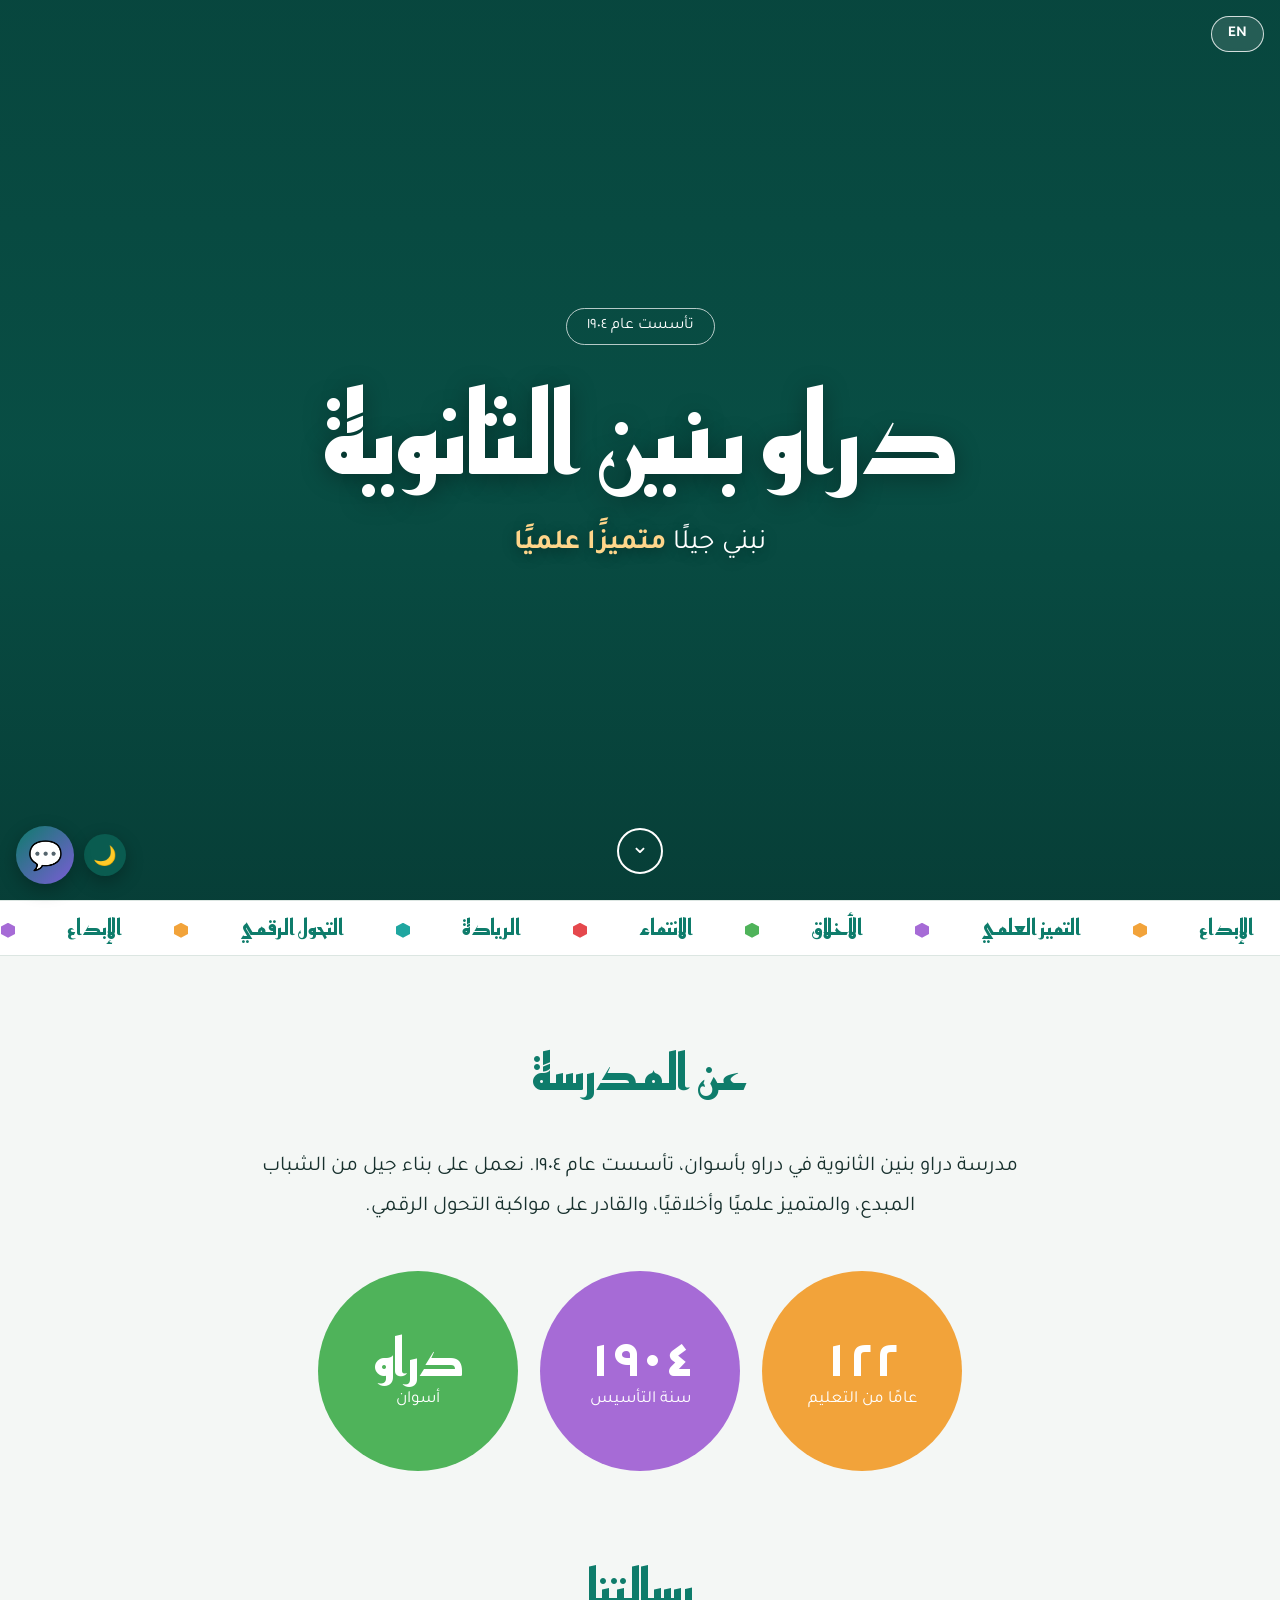
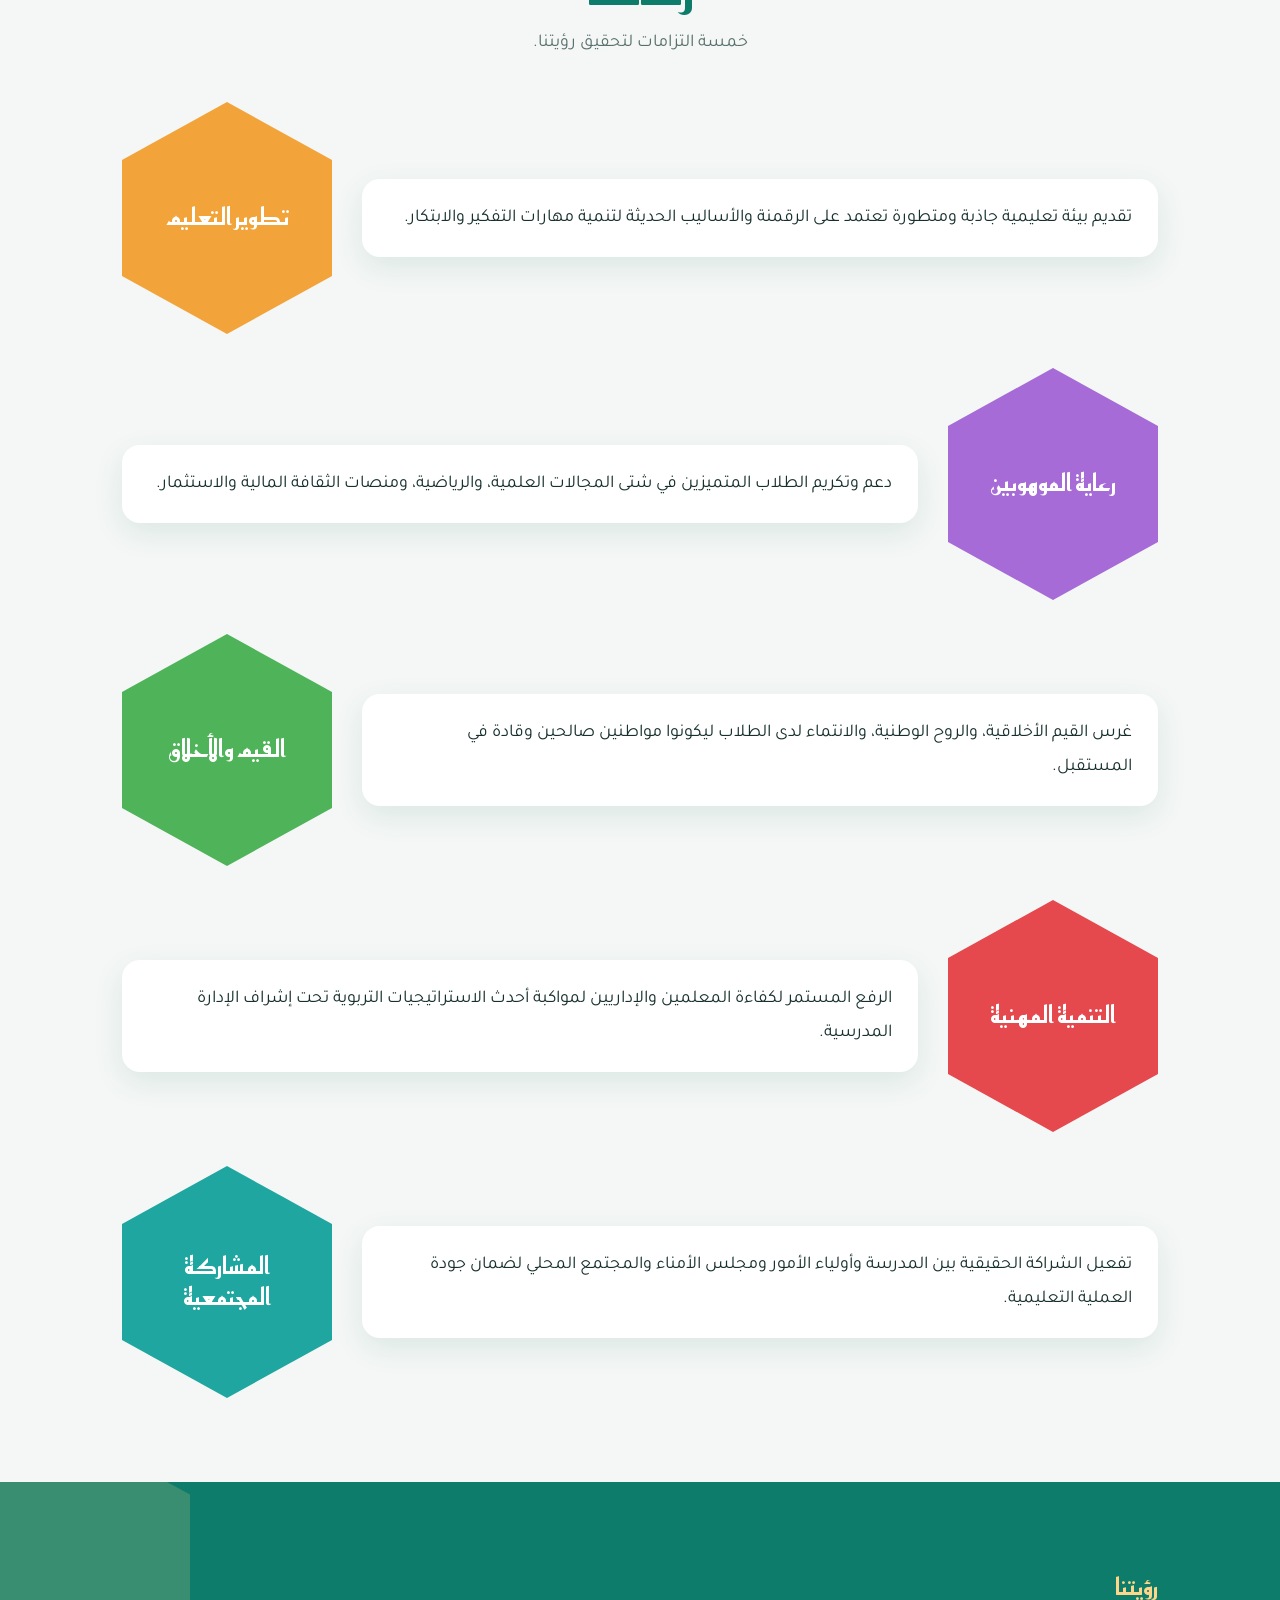
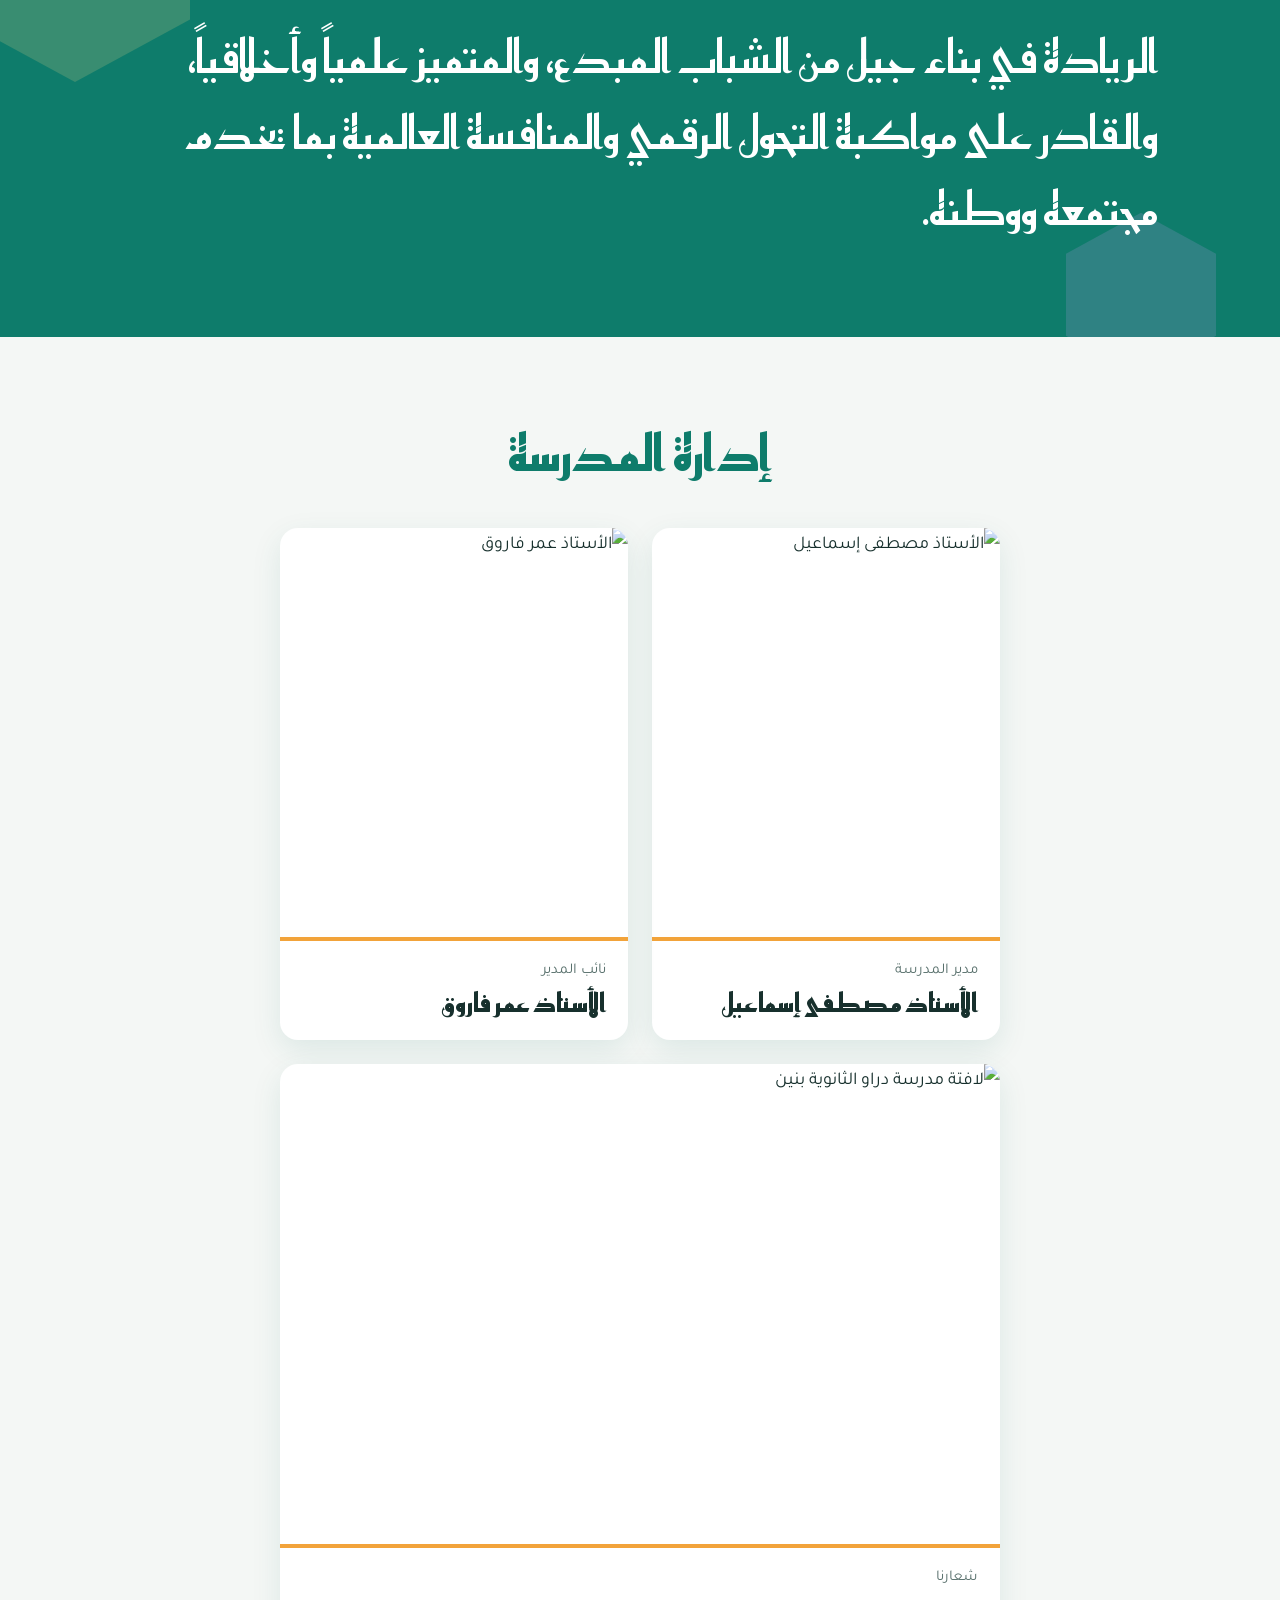
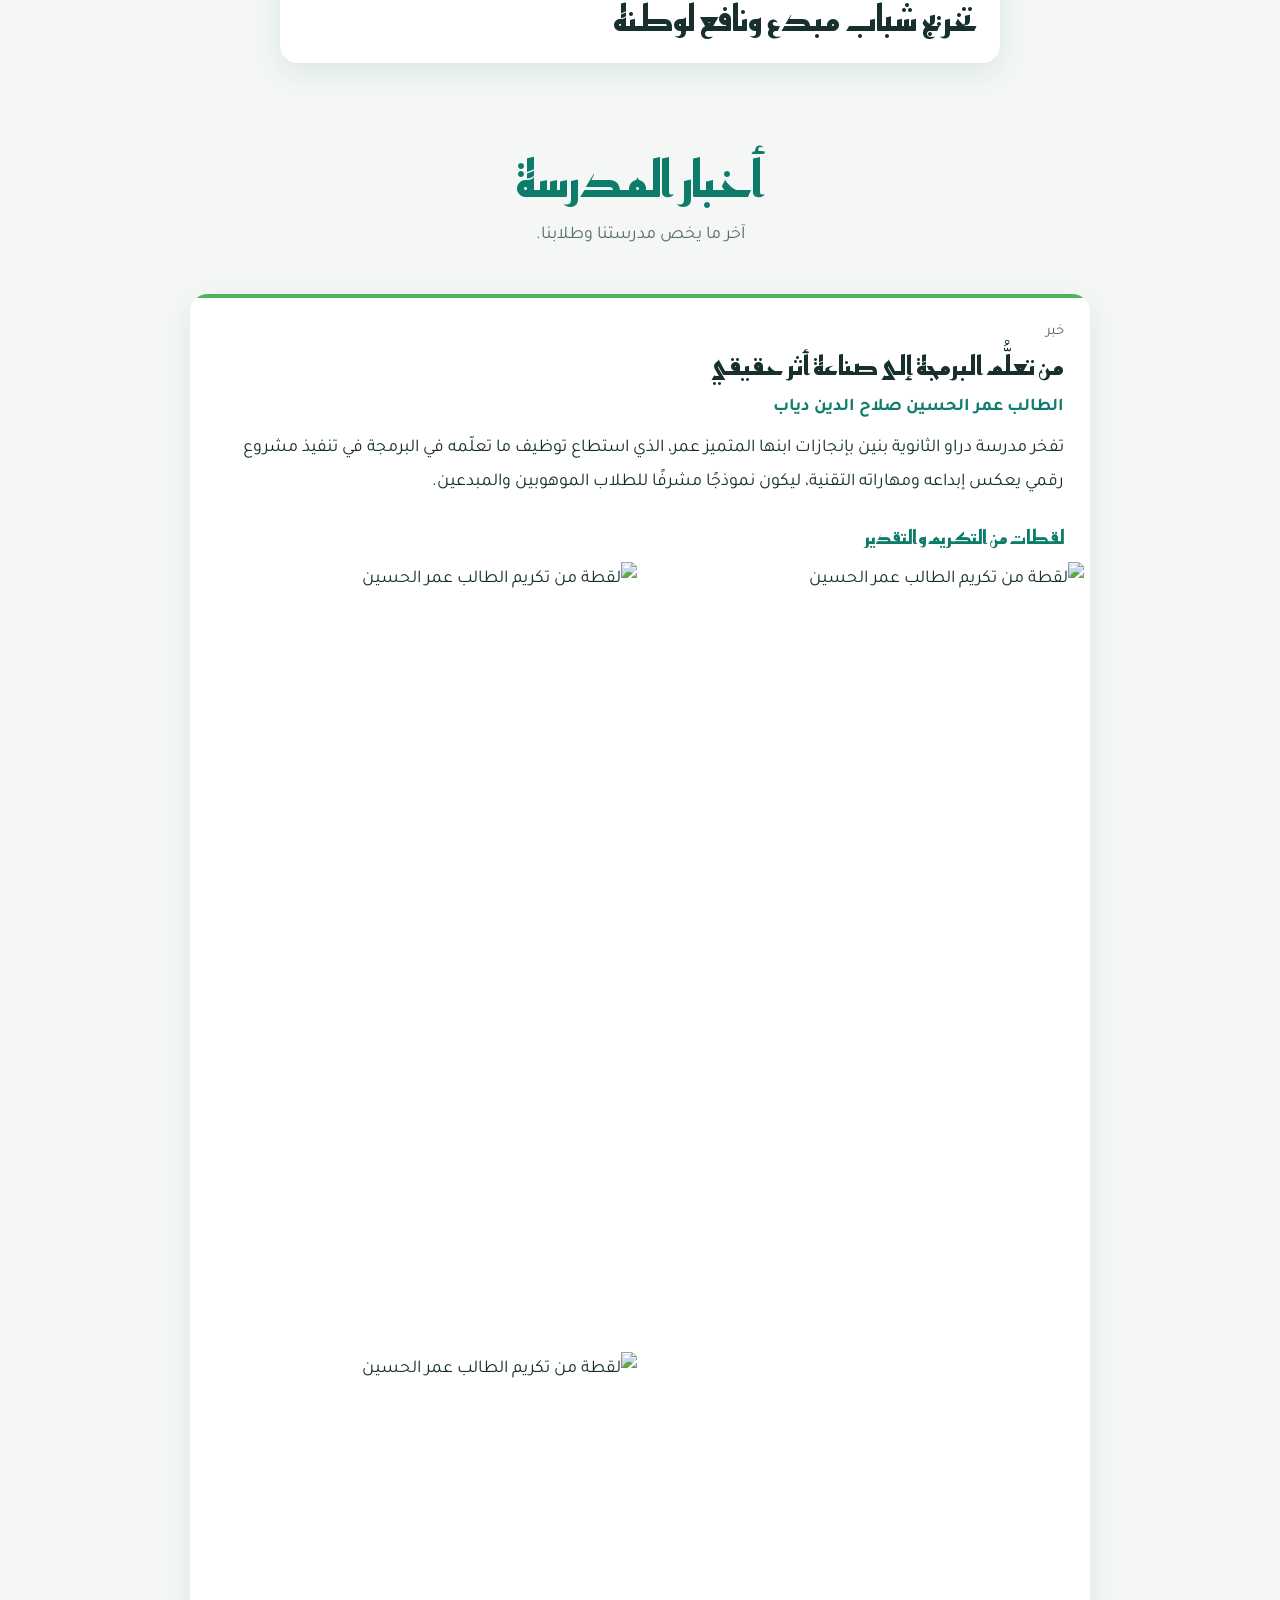
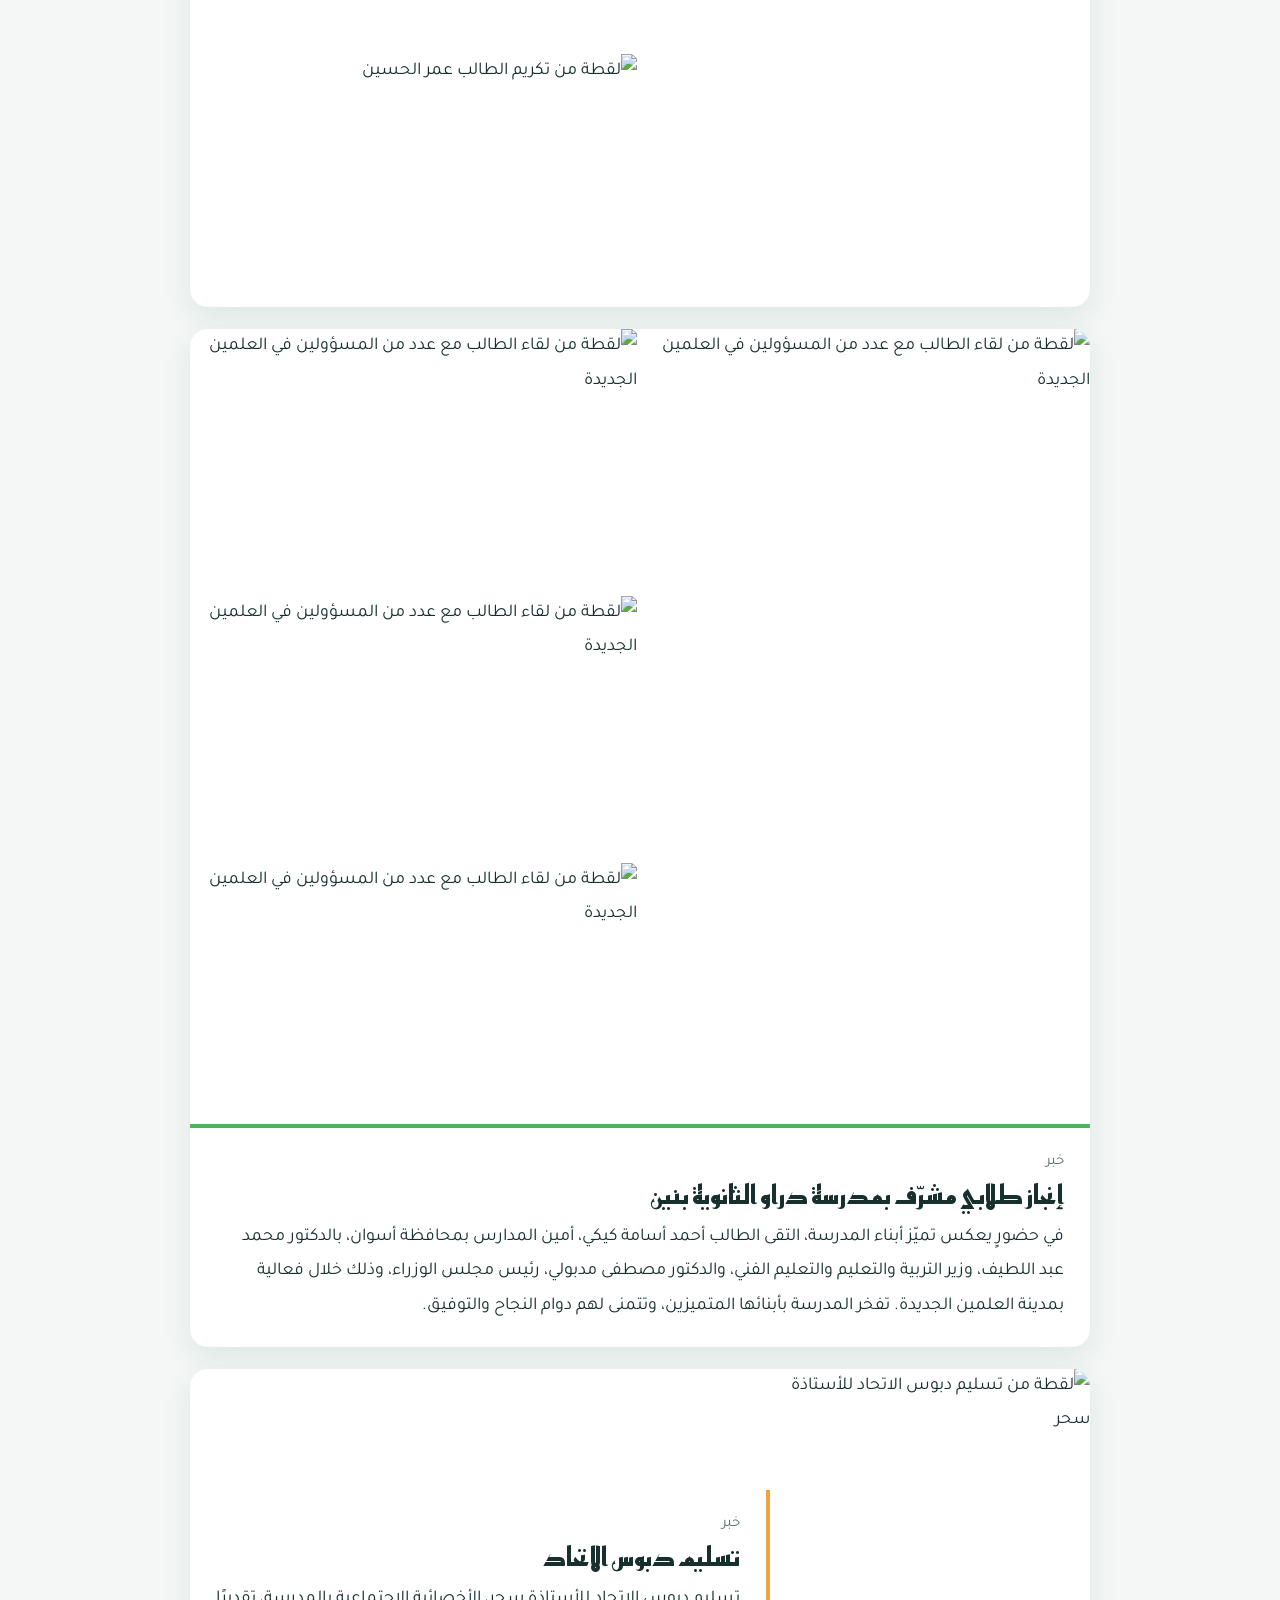
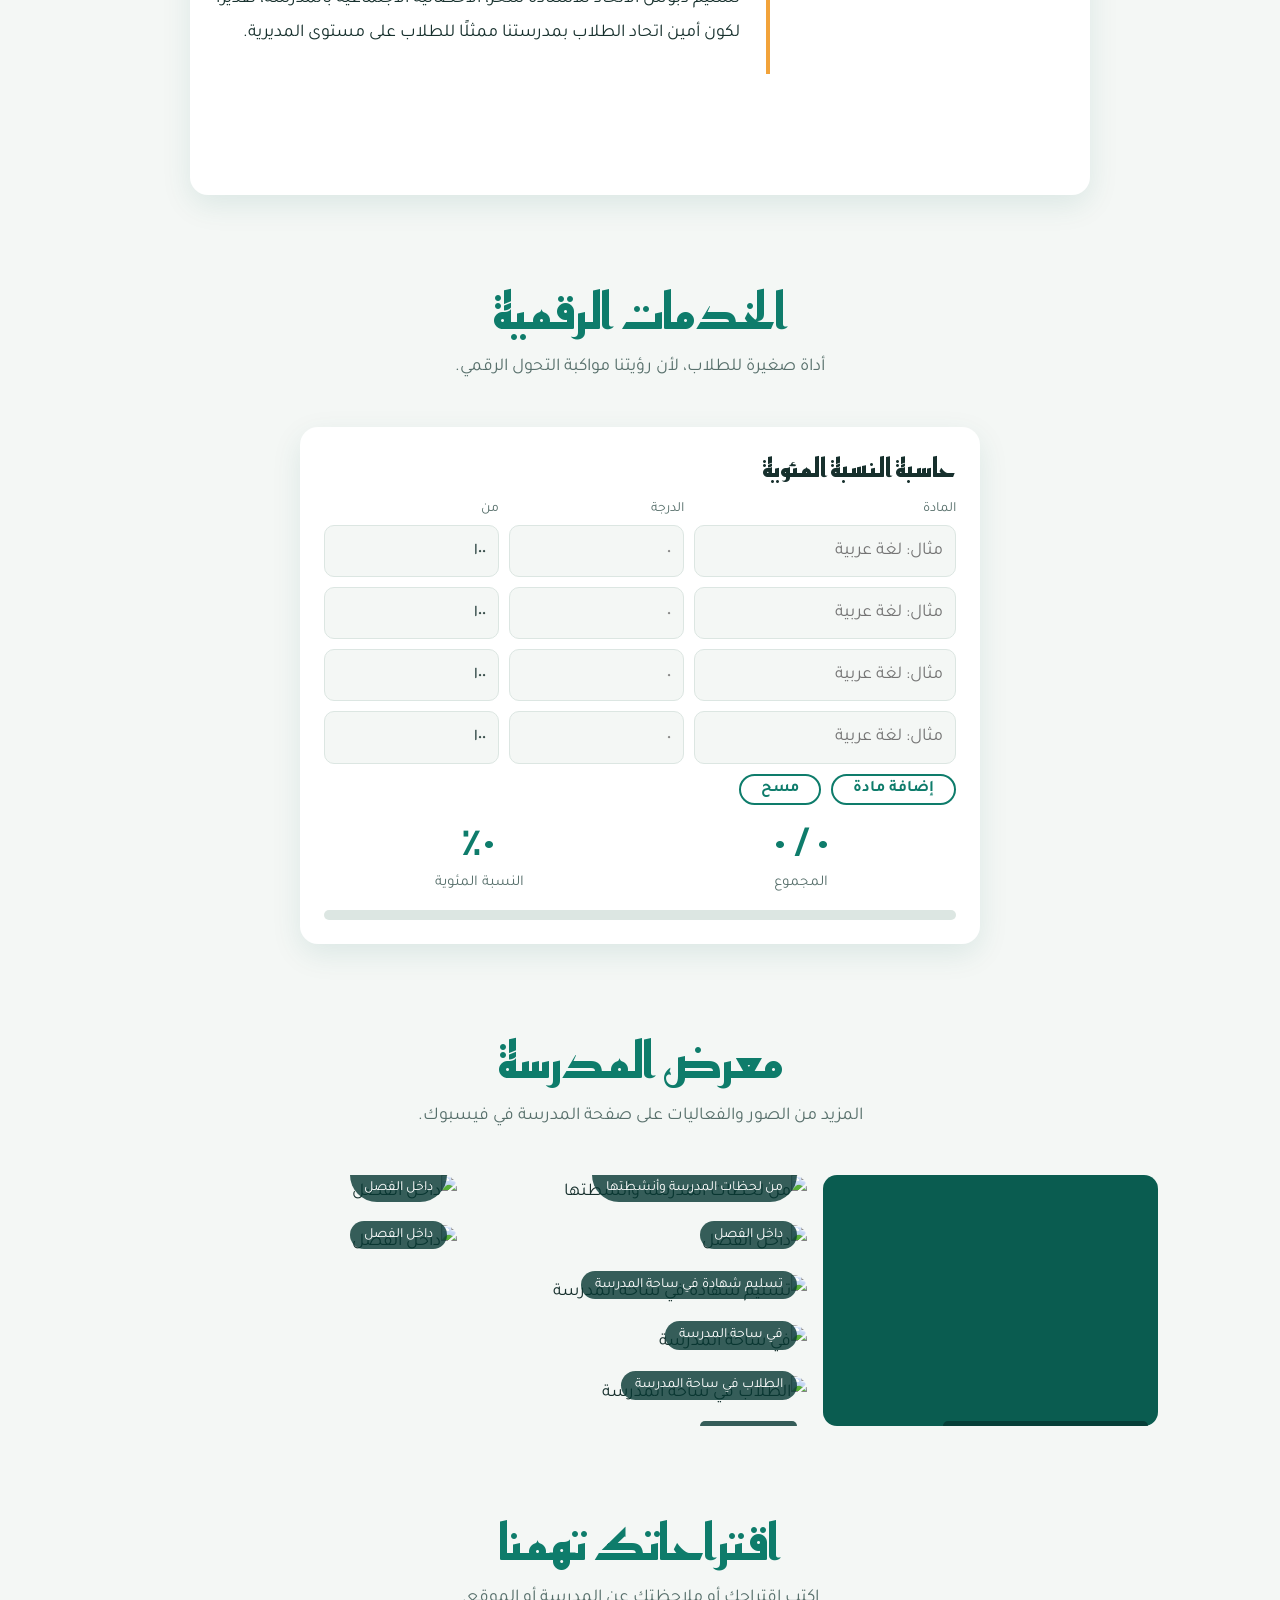
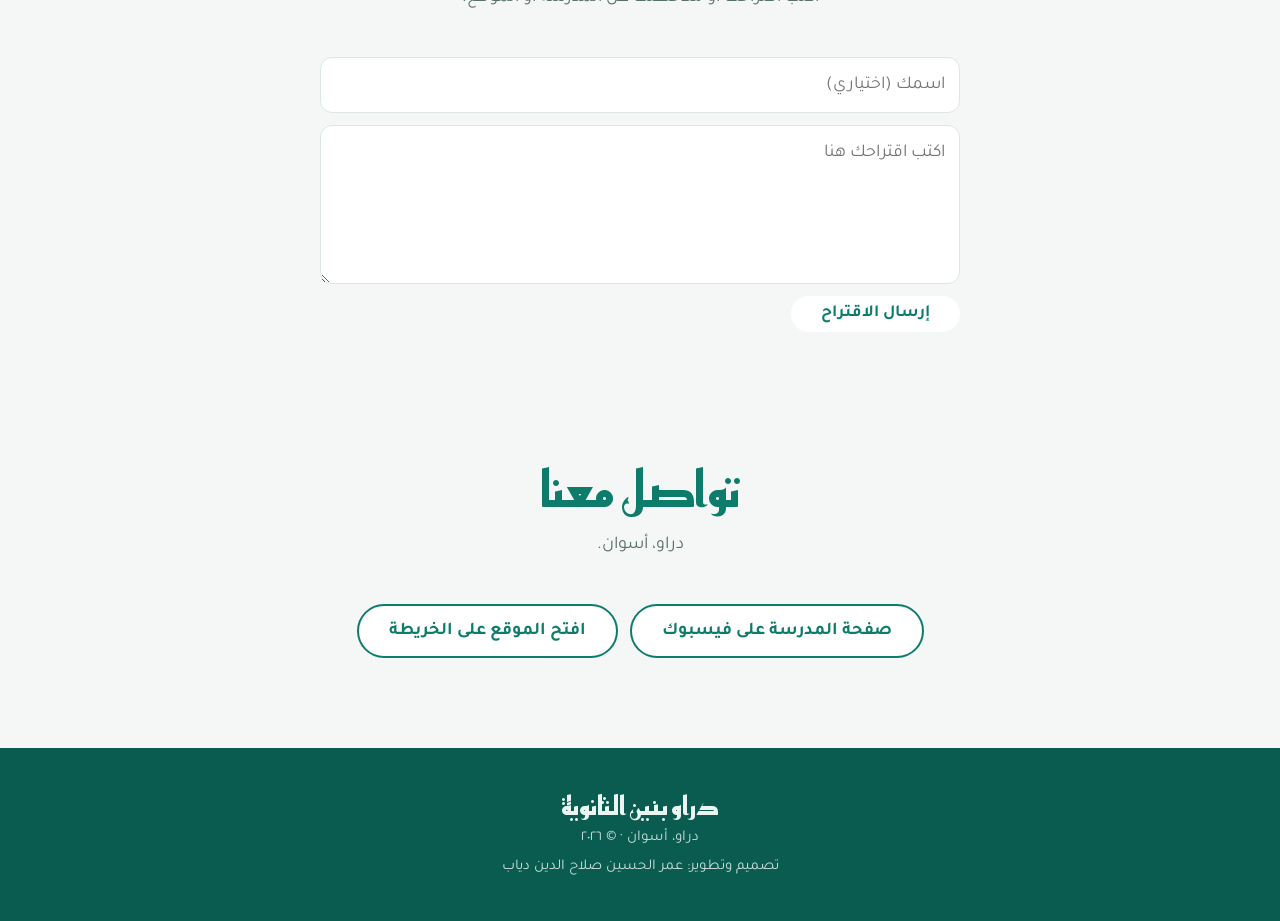
==== commit 6f192c7d: "Add files via upload" ====
--- a/index.html
+++ b/index.html
@@ -11,7 +11,7 @@
 <link rel="preconnect" href="https://fonts.gstatic.com" crossorigin>
 <link href="https://fonts.googleapis.com/css2?family=Reem+Kufi:wght@500;700&family=Tajawal:wght@400;500;700&display=swap" rel="stylesheet">
 <style>
-:root{--hero-img:url("[data-uri]");--bg:#F4F7F5;--ink:#17302D;--muted:#58706C;--teal:#0E7C6B;--deep:#0A5C50;--card:#fff;--line:#DCE6E2;
+:root{--hero-img:url("images/hero.webp");--bg:#F4F7F5;--ink:#17302D;--muted:#58706C;--teal:#0E7C6B;--deep:#0A5C50;--card:#fff;--line:#DCE6E2;
 --c1:#F2A33A;--c2:#A66BD6;--c3:#4FB35A;--c4:#E5484D;--c5:#1FA6A0;--hexp:polygon(50% 0,100% 25%,100% 75%,50% 100%,0 75%,0 25%)}
 *{box-sizing:border-box}
 html{scroll-behavior:smooth;scroll-padding-top:84px}
@@ -99,6 +99,63 @@
 [aria-expanded=true] i:nth-child(2){opacity:0}
 [aria-expanded=true] i:nth-child(3){transform:translateY(-7px) rotate(-45deg)}
 header.force{transform:none}
+.news{max-width:900px;margin:0 auto;background:var(--card);border-radius:18px;overflow:hidden;box-shadow:0 10px 30px rgba(14,100,90,.1)}
+.nph{display:grid;grid-template-columns:1fr 1fr;grid-template-rows:repeat(3,1fr);gap:6px}
+.nph img{width:100%;height:100%;object-fit:cover;display:block}
+.nph .pt{grid-row:1/4;aspect-ratio:9/16}
+.nb{padding:20px 26px 24px;border-top:4px solid var(--c3)}
+.nb small{color:var(--muted);display:block;font-size:15px}
+.nb h3{font-size:26px;margin:2px 0 8px}
+.nb p{margin:0}
+.news img,.gg img,.who img{cursor:zoom-in}
+.lb{border:0;padding:0;background:none;max-width:100vw;max-height:100vh;width:100vw;height:100vh;color:#fff}
+.lb::backdrop{background:rgba(4,12,10,.93)}
+.lb[open]{display:grid;place-items:center}
+.lb figure{margin:0;text-align:center;max-width:96vw;max-height:88vh;overflow:auto}
+.lb img{display:block;margin:auto;max-width:94vw;max-height:78vh;border-radius:10px;cursor:zoom-in}
+.lb.zoom img{max-width:none;max-height:none;width:min(220vw,2400px);cursor:zoom-out}
+.lb figcaption{padding:10px 16px;font-size:15px;opacity:.85}
+.lb button{position:fixed;z-index:3;border:0;border-radius:50%;width:46px;height:46px;background:rgba(255,255,255,.16);color:#fff;font-size:26px;line-height:1;cursor:pointer;backdrop-filter:blur(4px)}
+.lb #lbx{top:calc(14px + env(safe-area-inset-top,0px));inset-inline-end:14px}
+.lb #lbL{left:12px;top:50%;margin-top:-23px}.lb #lbR{right:12px;top:50%;margin-top:-23px}
+.news+.news{margin-top:22px}
+html[data-theme=dark]{--bg:#0D1917;--ink:#E4F0ED;--muted:#9FB8B3;--teal:#45D3BA;--deep:#06231F;--card:#13272A;--line:#244240;color-scheme:dark}
+html[data-theme=dark] header{background:rgba(13,25,23,.96)}
+#theme,#bot{position:fixed;border:0;border-radius:50%;color:#fff;display:grid;place-items:center;cursor:pointer;box-shadow:0 6px 18px rgba(0,0,0,.28);z-index:16}
+#bot{inset-inline-end:16px;bottom:calc(16px + env(safe-area-inset-bottom,0px));width:58px;height:58px;background:linear-gradient(135deg,#0E7C6B,#7B5CD6);font-size:28px}
+#bot::after{content:"";position:absolute;inset:-4px;border-radius:50%;border:2px solid #45D3BA;opacity:0;animation:bp 2.4s infinite}
+@keyframes bp{0%{transform:scale(.9);opacity:.7}100%{transform:scale(1.4);opacity:0}}
+@media (prefers-reduced-motion:reduce){#bot::after{animation:none}}
+#theme{inset-inline-end:84px;bottom:calc(24px + env(safe-area-inset-bottom,0px));width:42px;height:42px;background:#0A5C50;font-size:19px}
+#bp{position:fixed;inset-inline-end:16px;bottom:calc(86px + env(safe-area-inset-bottom,0px));z-index:17;width:min(380px,calc(100vw - 32px));height:min(540px,calc(100dvh - 170px));display:flex;flex-direction:column;background:var(--card);color:var(--ink);border-radius:18px;box-shadow:0 18px 50px rgba(0,0,0,.35);overflow:hidden;border:1px solid var(--line)}
+#bp[hidden]{display:none}
+.bh{display:grid;grid-template-columns:1fr auto;padding:12px 16px;background:linear-gradient(135deg,#0E7C6B,#7B5CD6);color:#fff;line-height:1.4}
+.bh b{font:700 20px "Reem Kufi",sans-serif}.bh small{grid-column:1;opacity:.9;font-size:13px}
+.bh button{grid-row:1/3;grid-column:2;border:0;background:rgba(255,255,255,.2);color:#fff;width:34px;height:34px;border-radius:50%;cursor:pointer}
+.bm{flex:1;overflow:auto;padding:12px;display:flex;flex-direction:column;gap:8px}
+.bm .m{max-width:86%;padding:8px 13px;border-radius:14px;font-size:16px;line-height:1.7;background:var(--bg);white-space:pre-line}
+.bm .m{unicode-bidi:plaintext}.bm .m.u{align-self:flex-end;background:#0E7C6B;color:#fff}
+.bm .m button{display:block;margin-top:6px;border:1.5px solid var(--teal);background:none;color:var(--teal);border-radius:999px;padding:2px 12px;font:700 14px "Tajawal",sans-serif;cursor:pointer}
+.bc{display:flex;gap:6px;overflow-x:auto;padding:4px 12px 8px;scrollbar-width:none}
+.bc button{flex:none;border:1.5px solid var(--line);background:var(--bg);color:var(--ink);border-radius:999px;padding:3px 12px;font:600 14px "Tajawal",sans-serif;cursor:pointer}
+.bi{display:flex;gap:8px;padding:10px 12px;border-top:1px solid var(--line)}
+.bi input{flex:1;min-width:0;font:inherit;padding:8px 12px;border:1.5px solid var(--line);border-radius:999px;background:var(--bg);color:var(--ink)}
+.bi button{border:0;border-radius:50%;width:40px;height:40px;background:#0E7C6B;color:#fff;cursor:pointer}
+html[dir=rtl] .bi button{transform:scaleX(-1)}
+.sg{max-width:640px;margin:0 auto;display:grid;gap:12px}
+.sg input,.sg textarea{font:inherit;padding:10px 14px;border:1.5px solid var(--line);border-radius:12px;background:var(--card);color:var(--ink);width:100%;box-sizing:border-box}
+.sg button.btn{border:0;cursor:pointer;font:700 17px "Tajawal",sans-serif;justify-self:start}
+#sgs{margin:0;min-height:1.6em;color:var(--teal);font-weight:700}
+
+.nb small time{margin-inline-start:6px}.nb small time:empty{display:none}
+.nb .who{display:block;color:var(--teal);font-weight:700;margin:0 0 6px}
+.cap{padding:0 26px 10px;font:700 19px "Reem Kufi",sans-serif;color:var(--teal)}
+.hon{column-count:2;column-gap:6px;padding:0 6px 6px}
+.hon img{display:block;width:100%;height:auto;margin-bottom:6px;break-inside:avoid;border-radius:6px}
+.news.split{display:grid;grid-template-columns:320px 1fr;align-items:center}
+.news.split img{width:100%;height:auto;display:block}
+.news.split .nb{border-top:0;border-inline-start:4px solid var(--c1)}
+@media (max-width:760px){.news.split{grid-template-columns:1fr}.news.split .nb{border-inline-start:0;border-top:4px solid var(--c1)}}
 #burger{flex:none}
 @media (max-width:760px){[lang=en] .brand{font-size:14px;white-space:normal;line-height:1.2}}
 .menu{position:fixed;inset:0;z-index:19;background:linear-gradient(160deg,#0E7C6B,#0A5C50);color:#fff;padding:calc(90px + env(safe-area-inset-top,0px)) 30px 40px;overflow:hidden;display:flex;flex-direction:column;justify-content:center;opacity:0;transition:opacity .3s}
@@ -156,7 +213,7 @@
 <header id="hd"><div class="wrap bar">
   <a class="brand" href="#top">دراو بنين الثانوية</a>
   <button id="lang" type="button" aria-label="Switch to English">EN</button>
-  <nav aria-label="أقسام الموقع"><a href="#about">المدرسة</a><a href="#mission">رسالتنا</a><a href="#people">الإدارة</a><a href="#teachers" hidden>المعلمون</a><a href="#tools">الخدمات</a><a href="#gallery">المعرض</a><a class="pill" href="#contact">تواصل معنا</a></nav>
+  <nav aria-label="أقسام الموقع"><a href="#about">المدرسة</a><a href="#mission">رسالتنا</a><a href="#people">الإدارة</a><a href="#teachers" hidden>المعلمون</a><a href="#news">الأخبار</a><a href="#tools">الخدمات</a><a href="#gallery">المعرض</a><a class="pill" href="#contact">تواصل معنا</a></nav>
   <button id="burger" type="button" aria-label="القائمة" aria-expanded="false" aria-controls="menu"><i></i><i></i><i></i></button>
 </div></header>
 <div id="menu" class="menu" hidden role="dialog" aria-modal="true" aria-label="القائمة">
@@ -204,13 +261,41 @@
 <section id="people"><div class="wrap">
   <div class="t"><h2>إدارة المدرسة</h2></div>
   <div class="who">
-    <article class="card pop"><img src="[data-uri]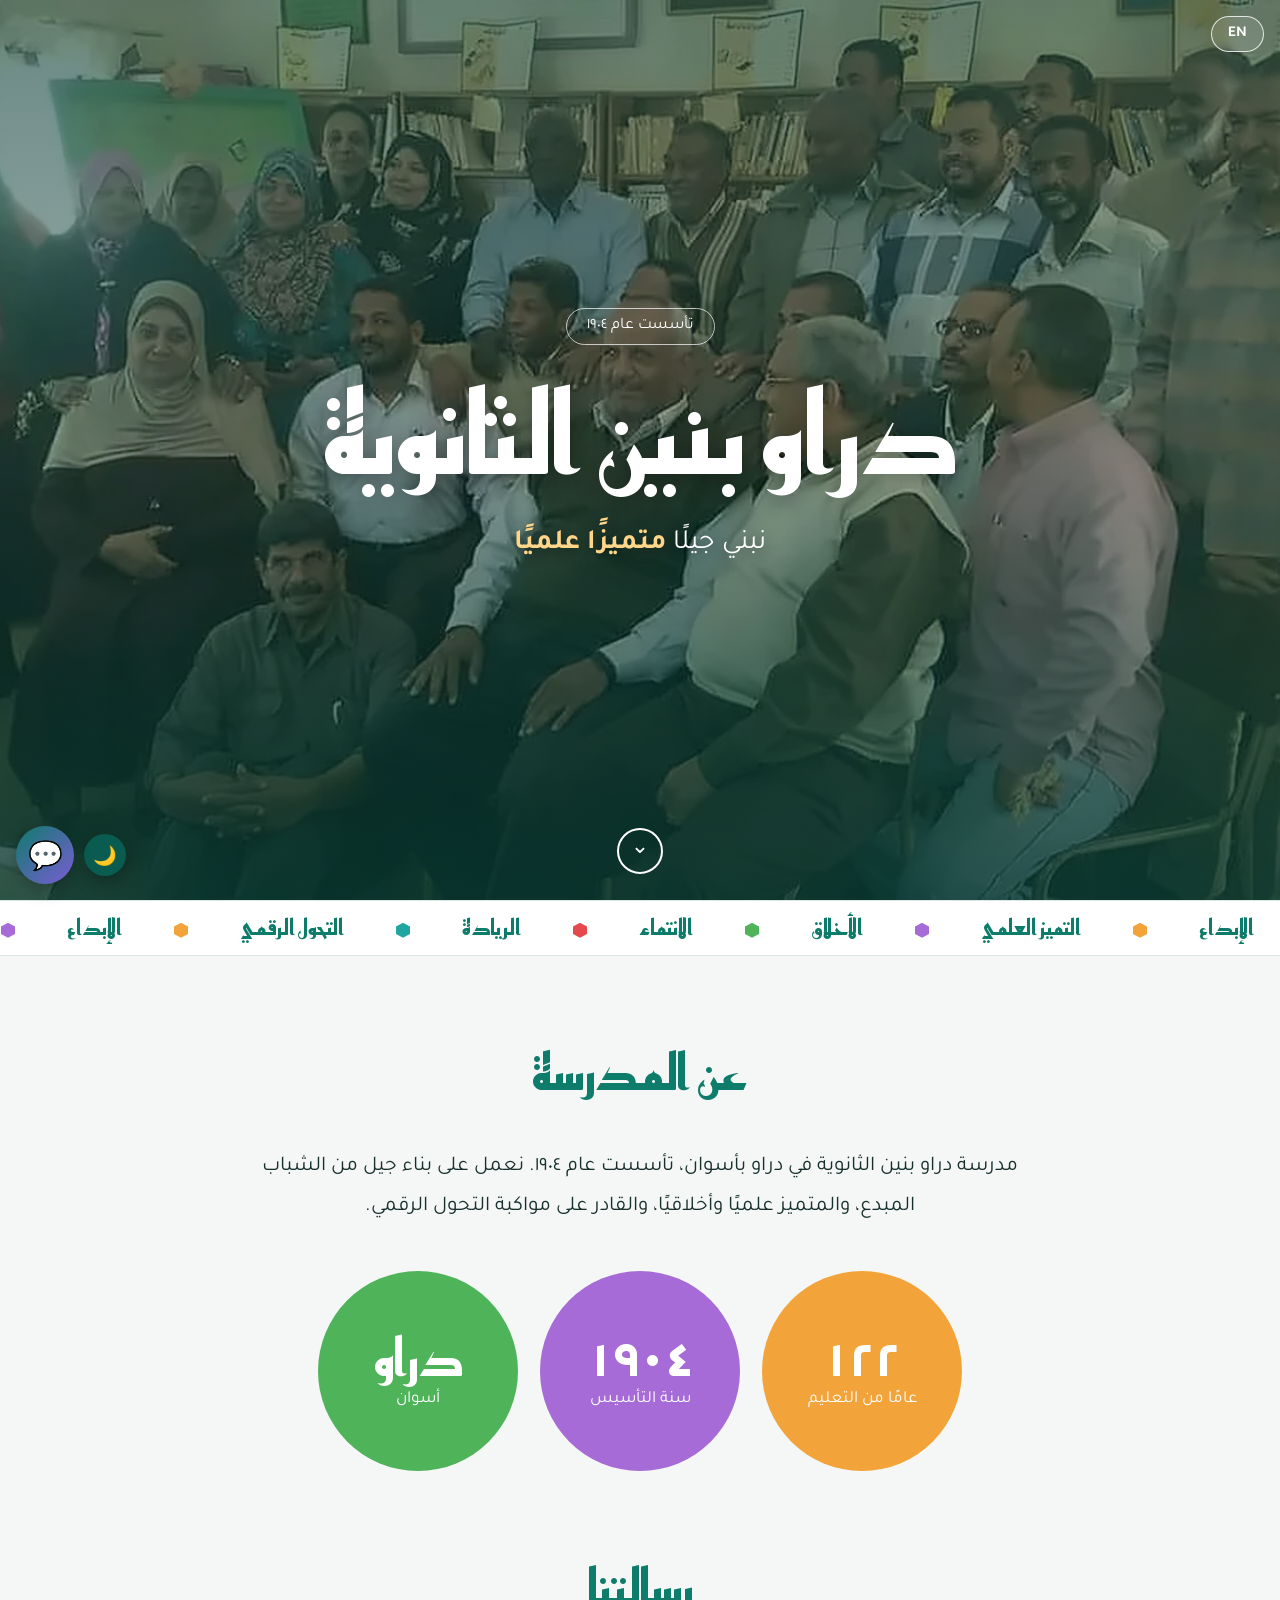
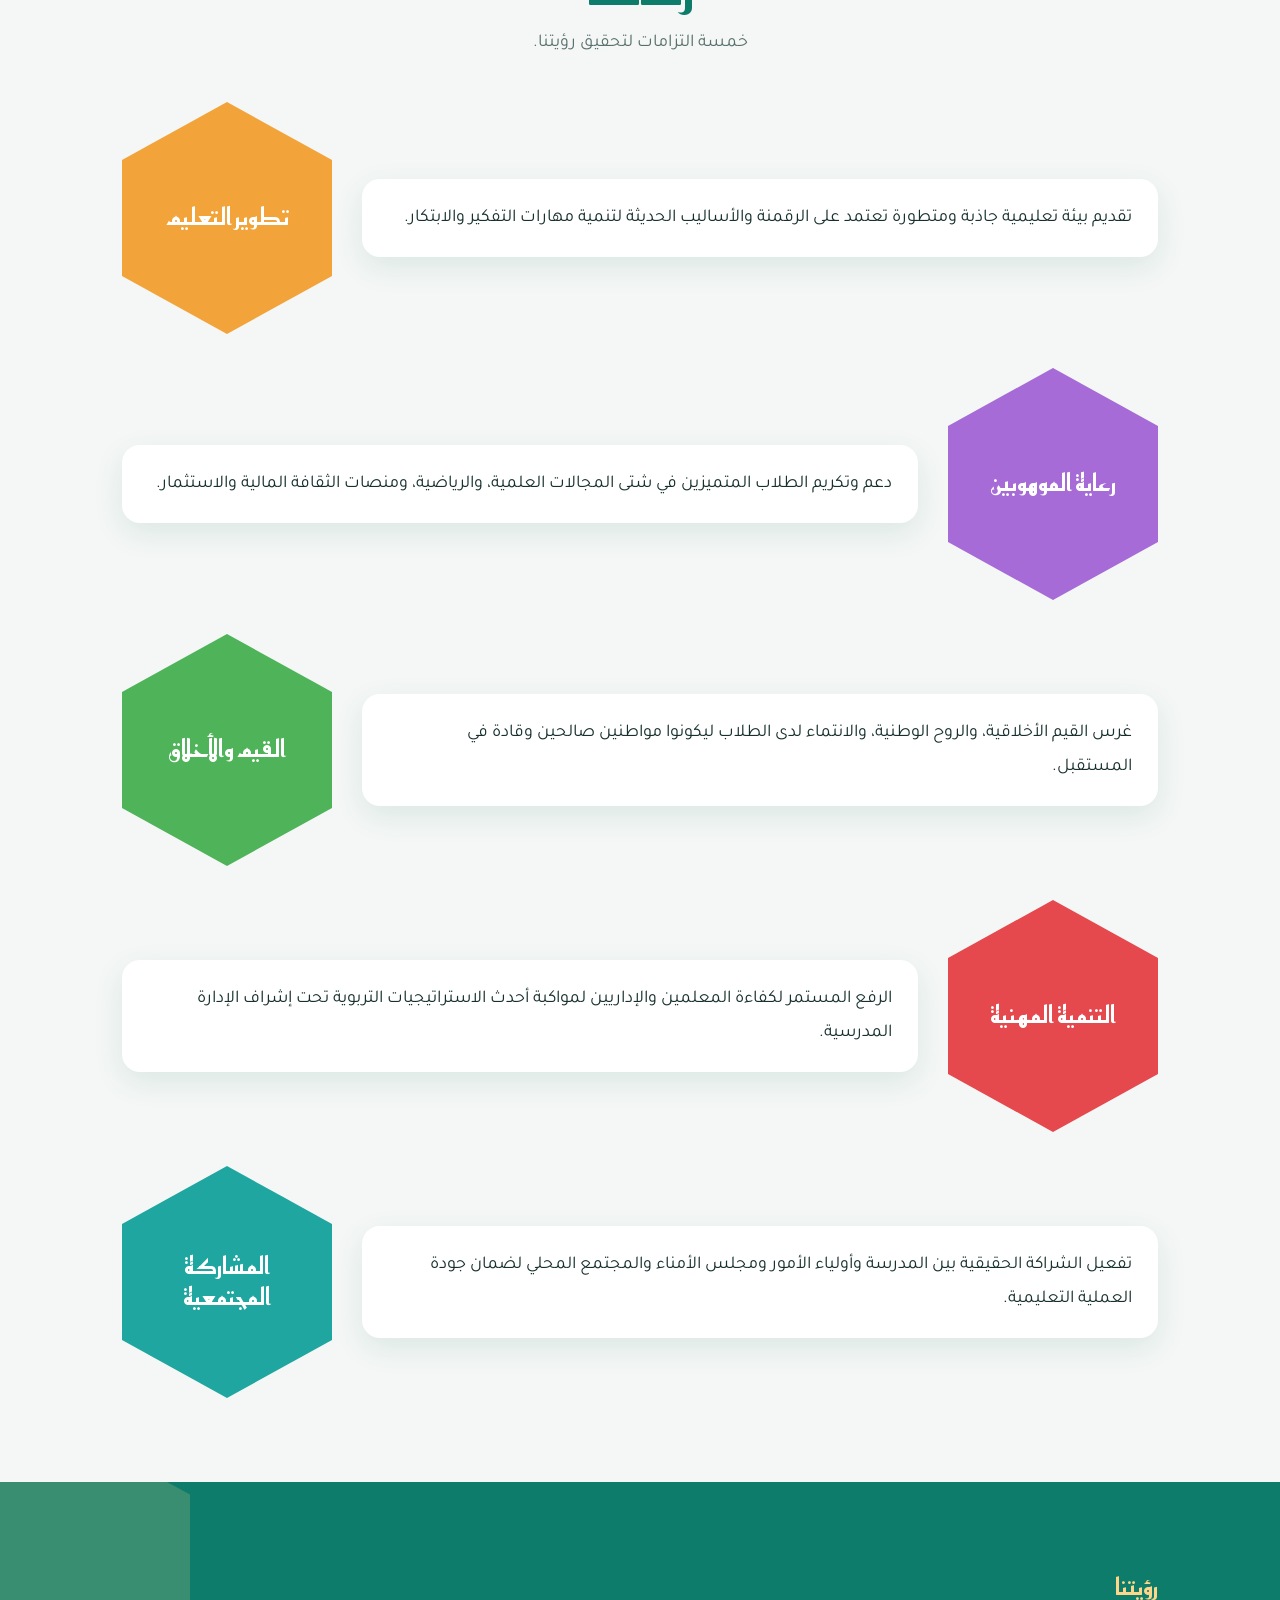
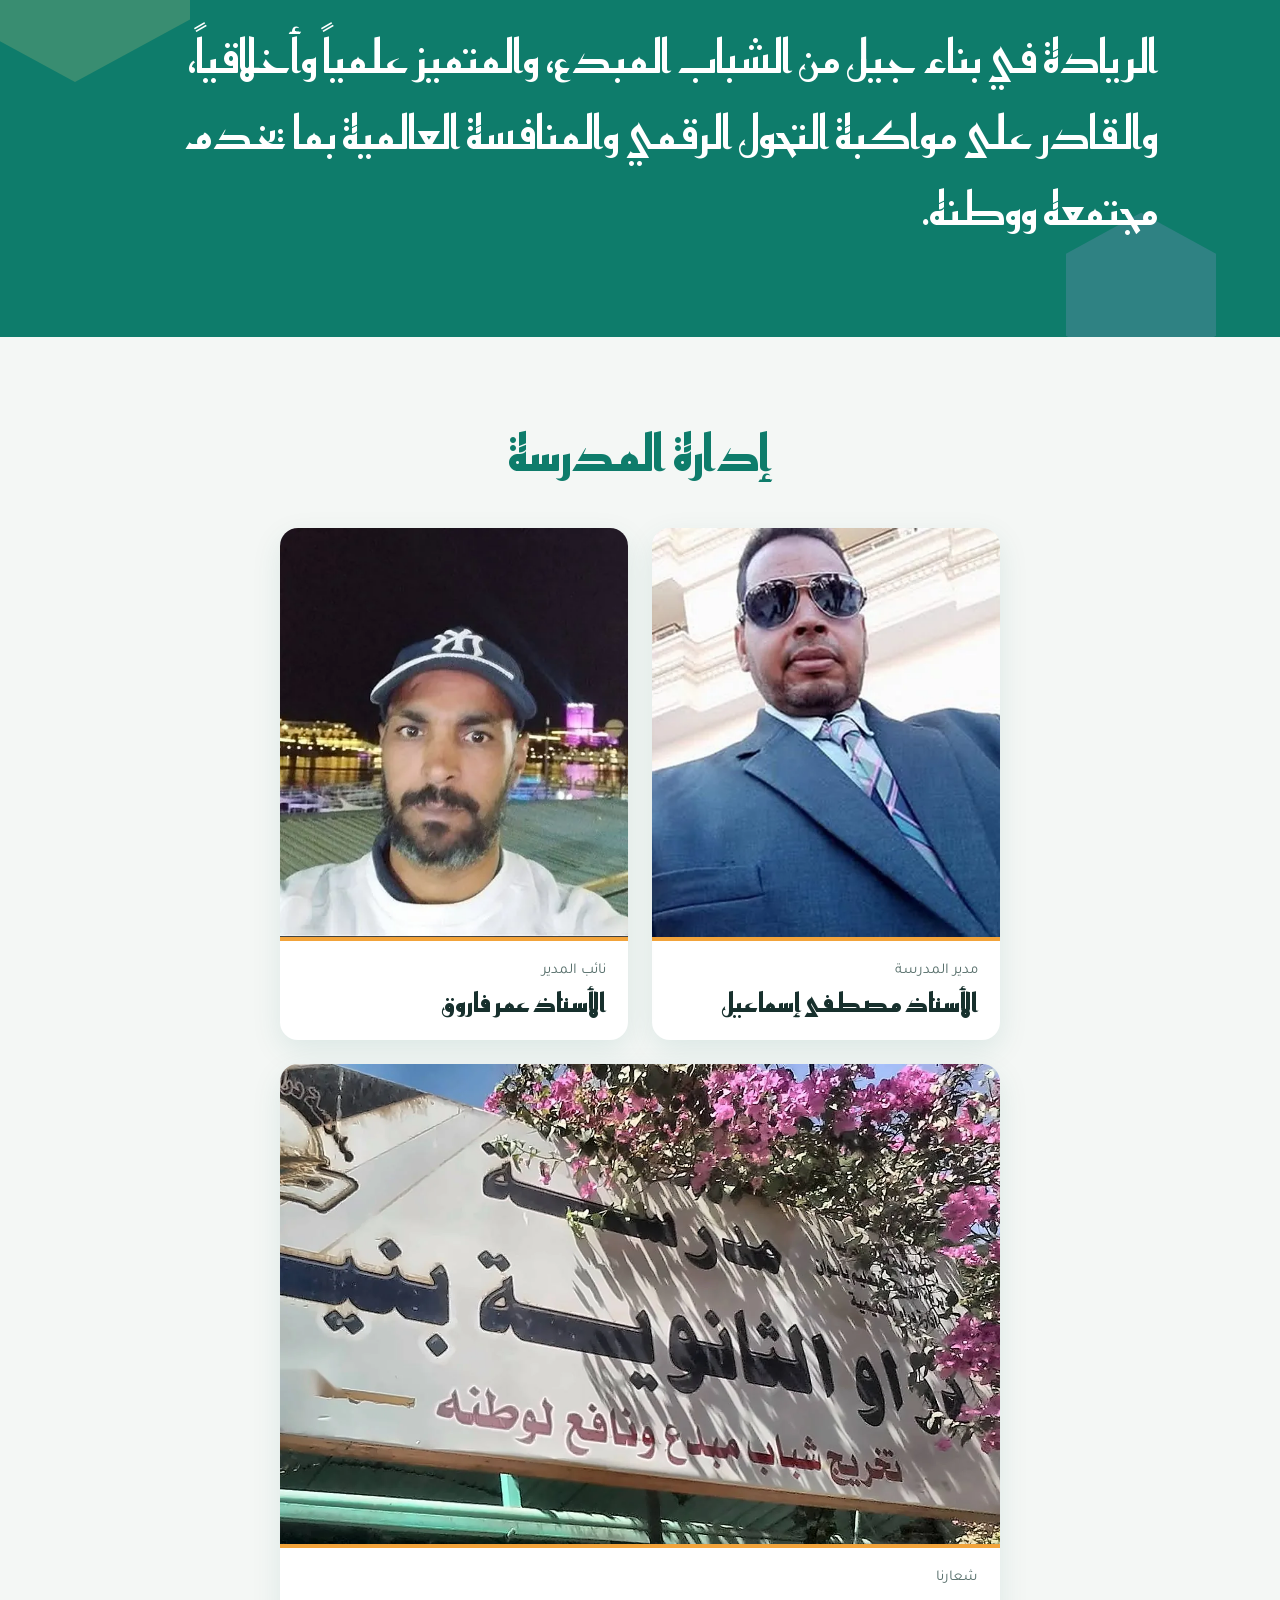
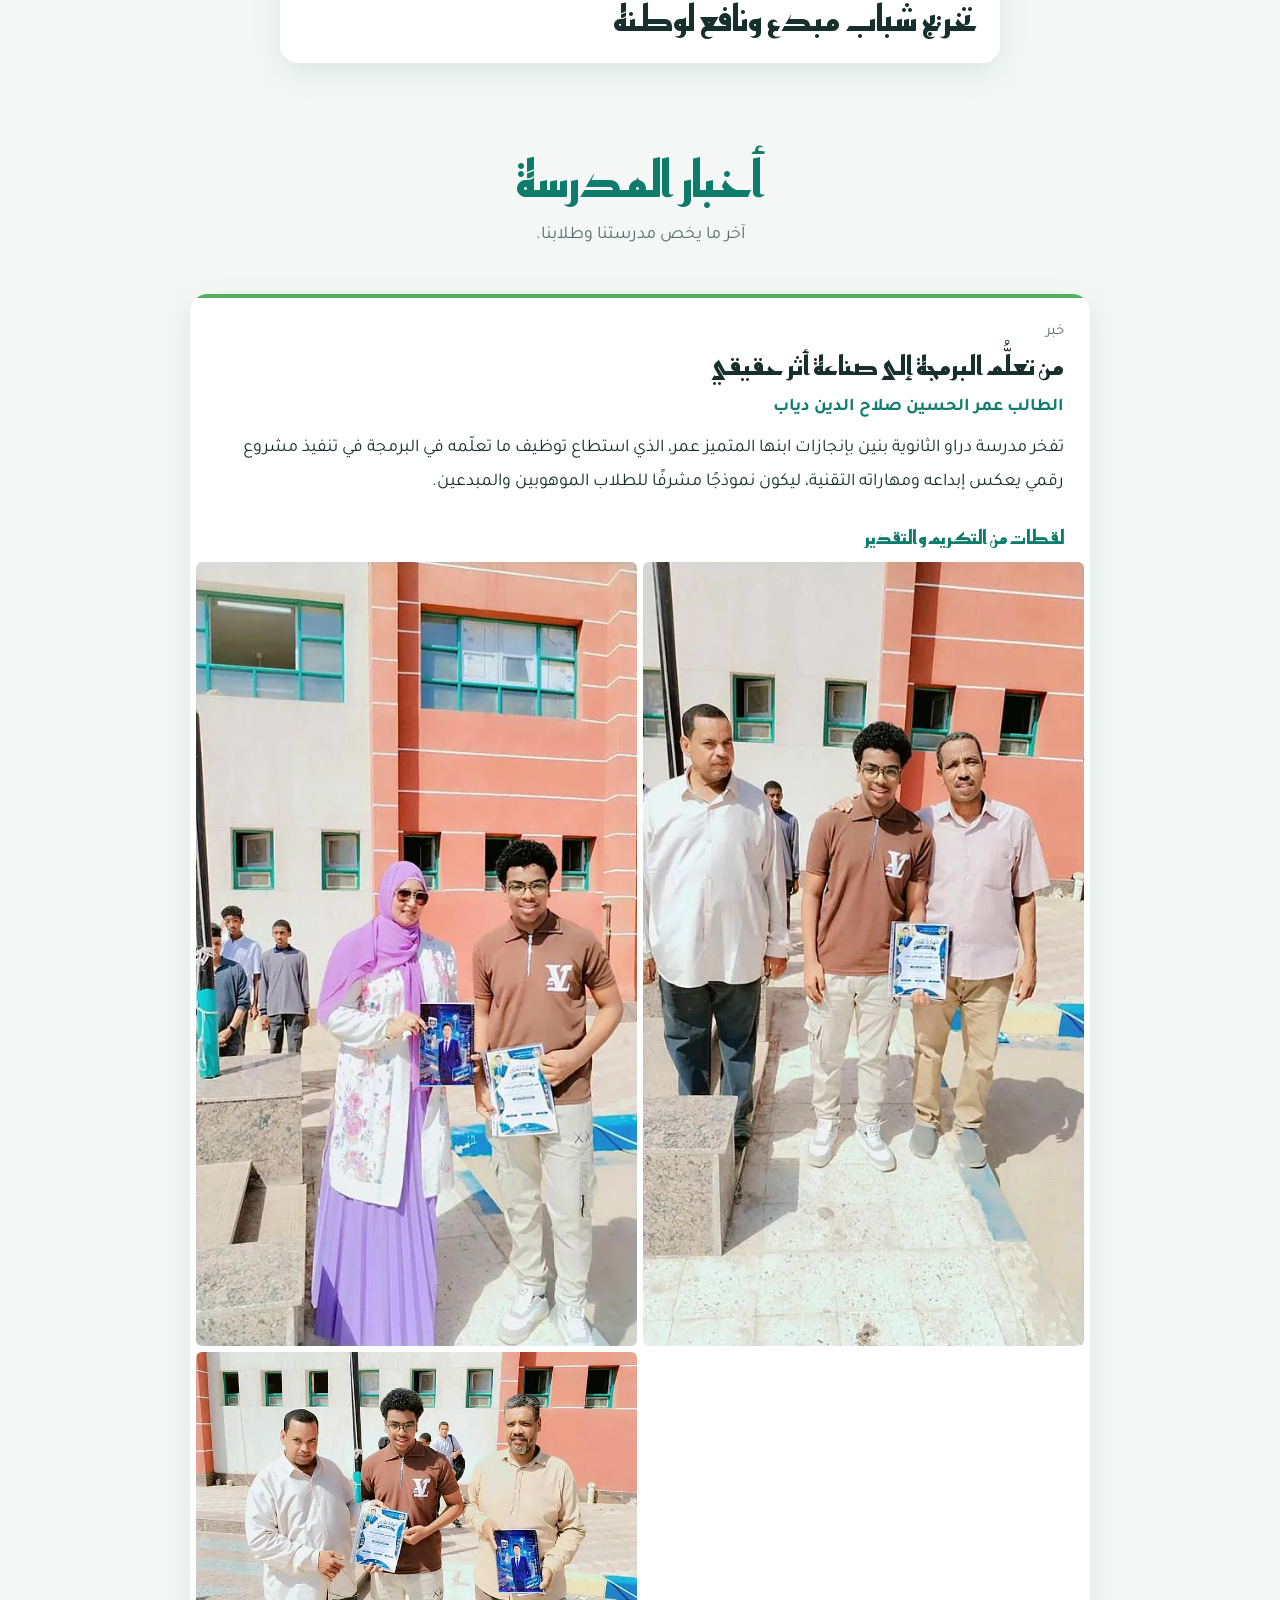
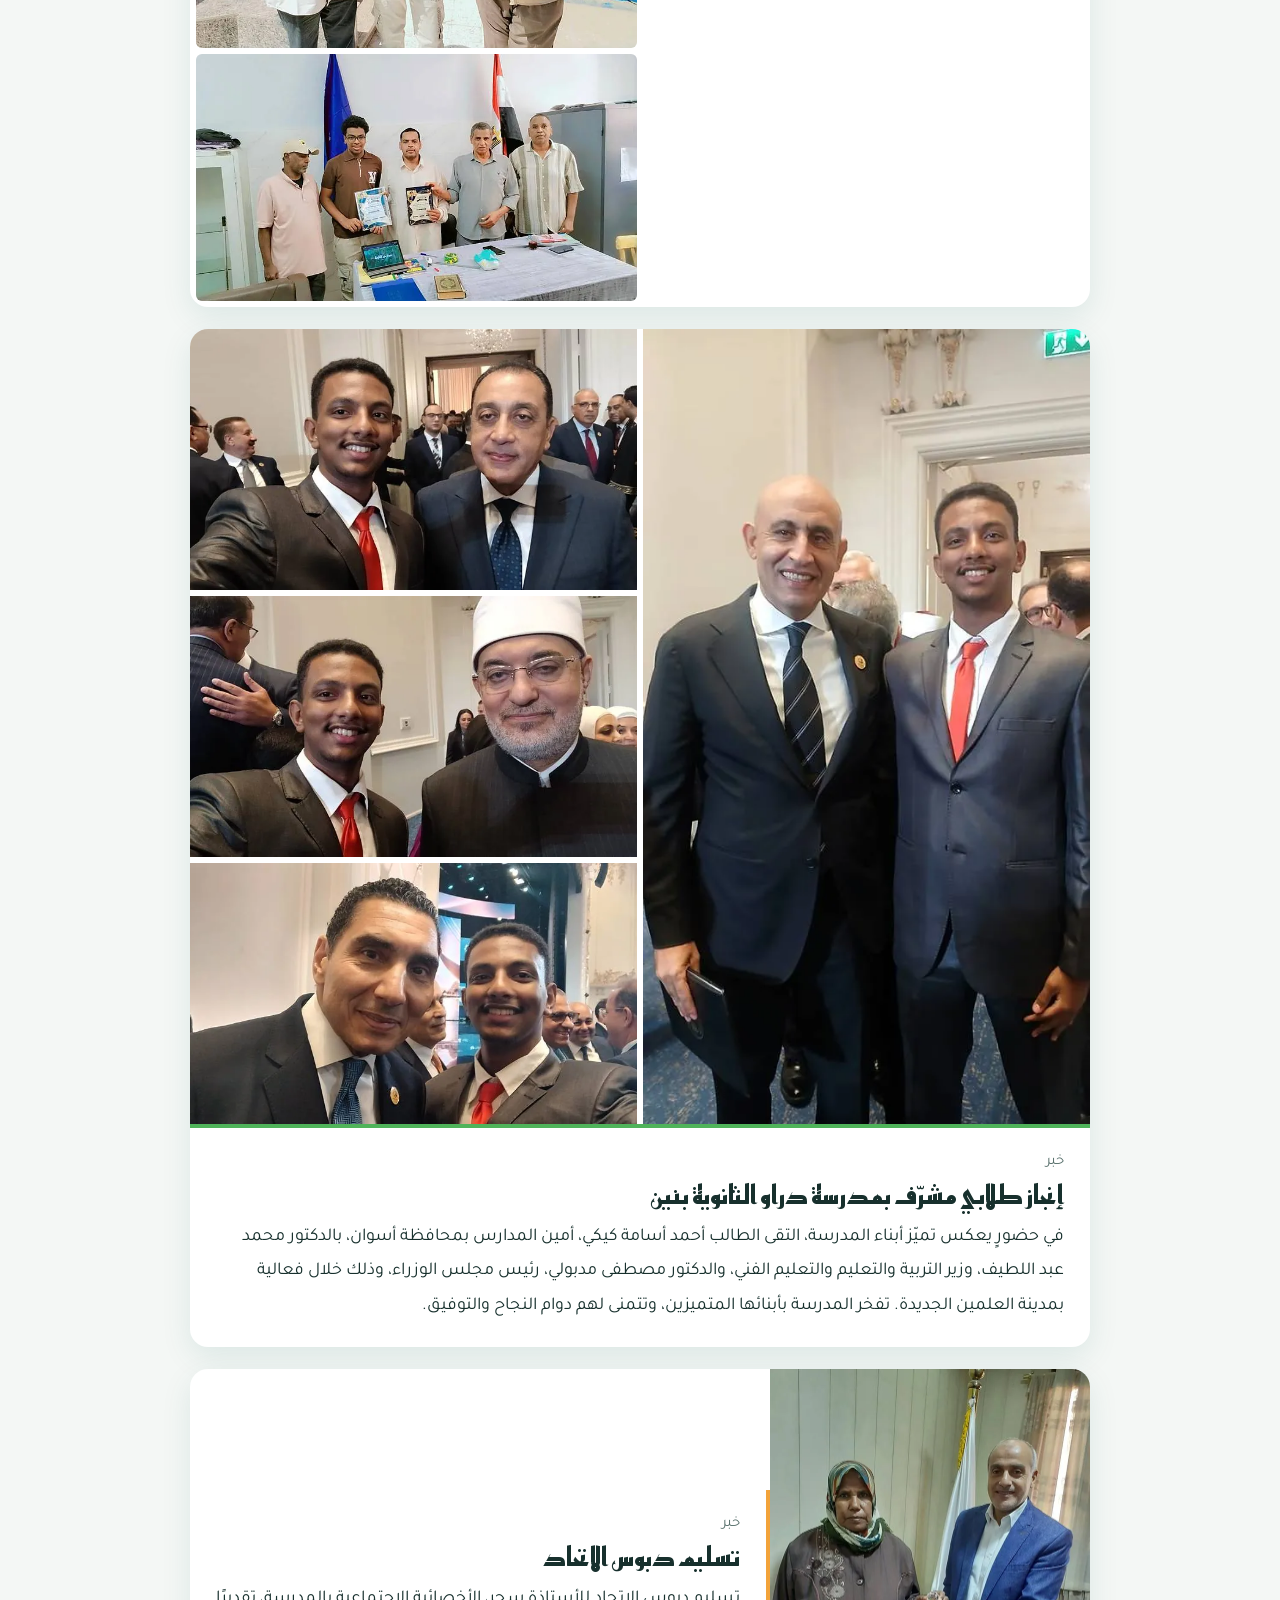
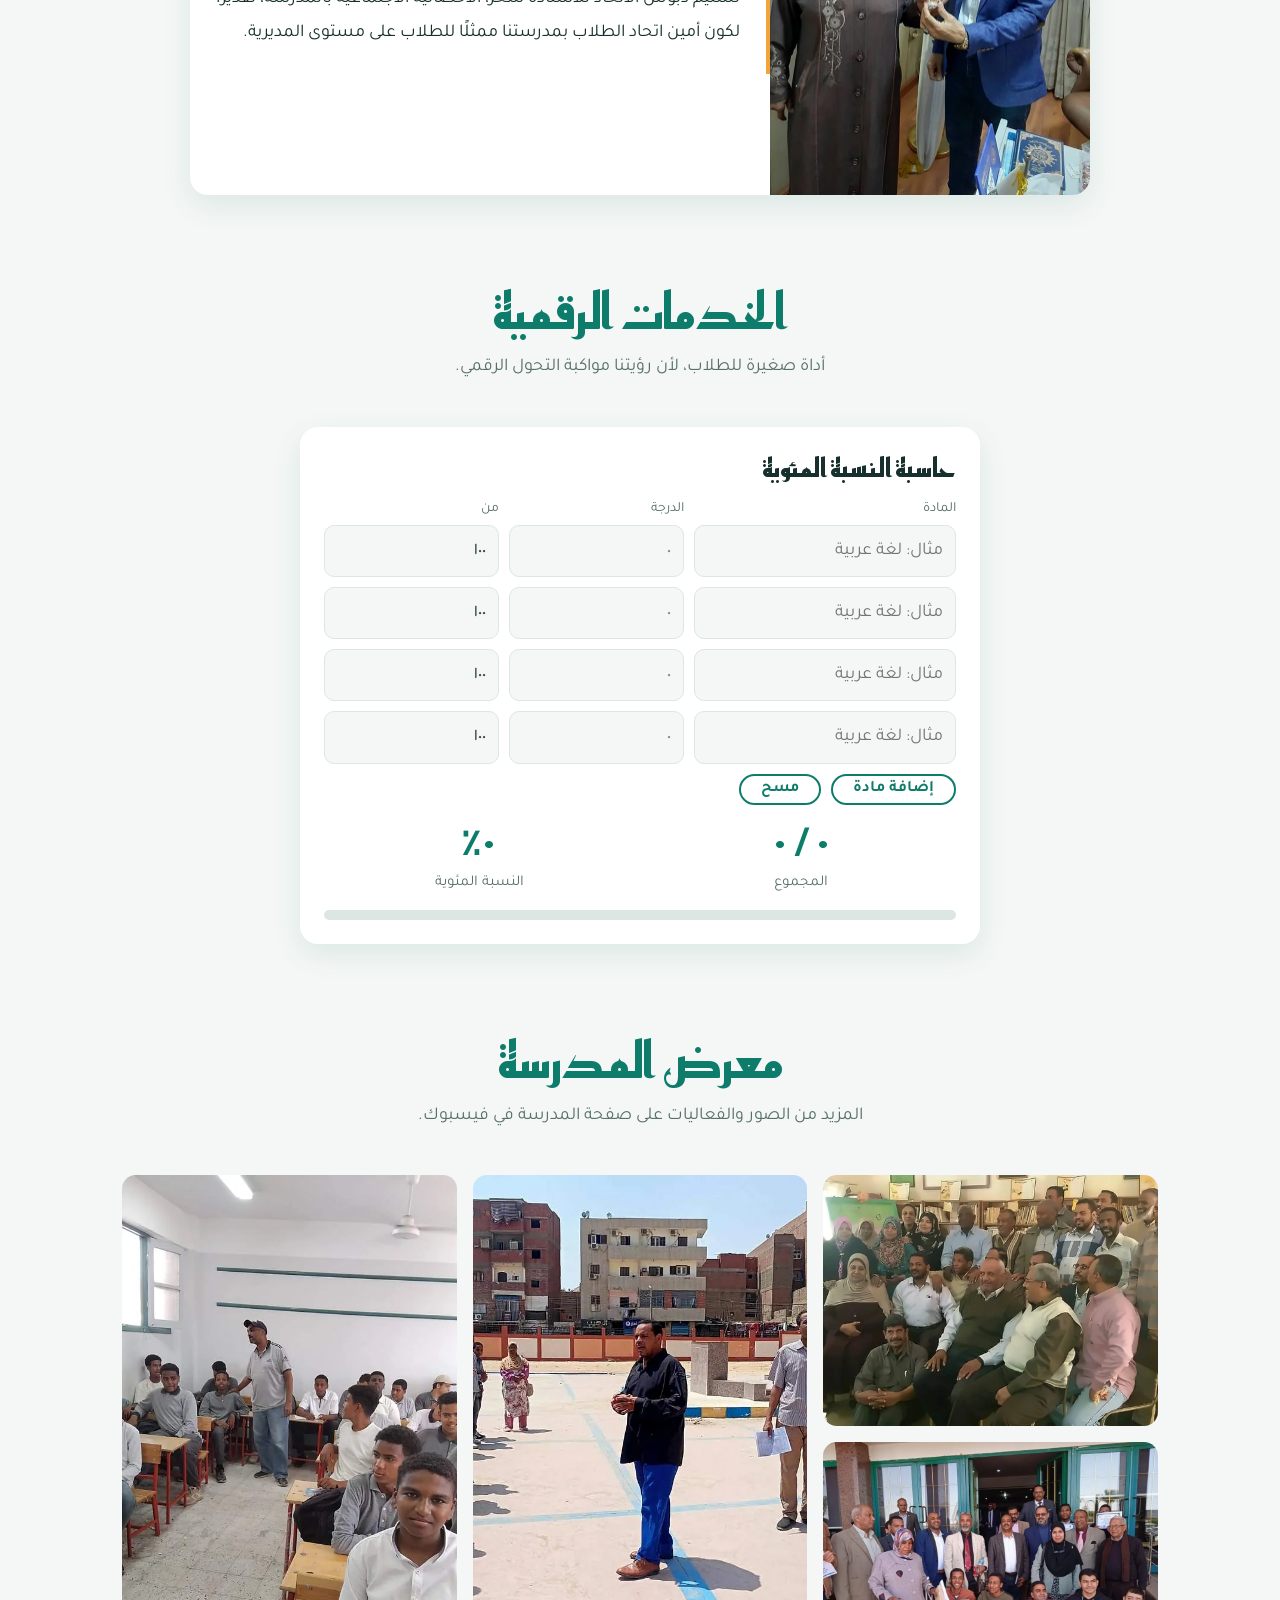
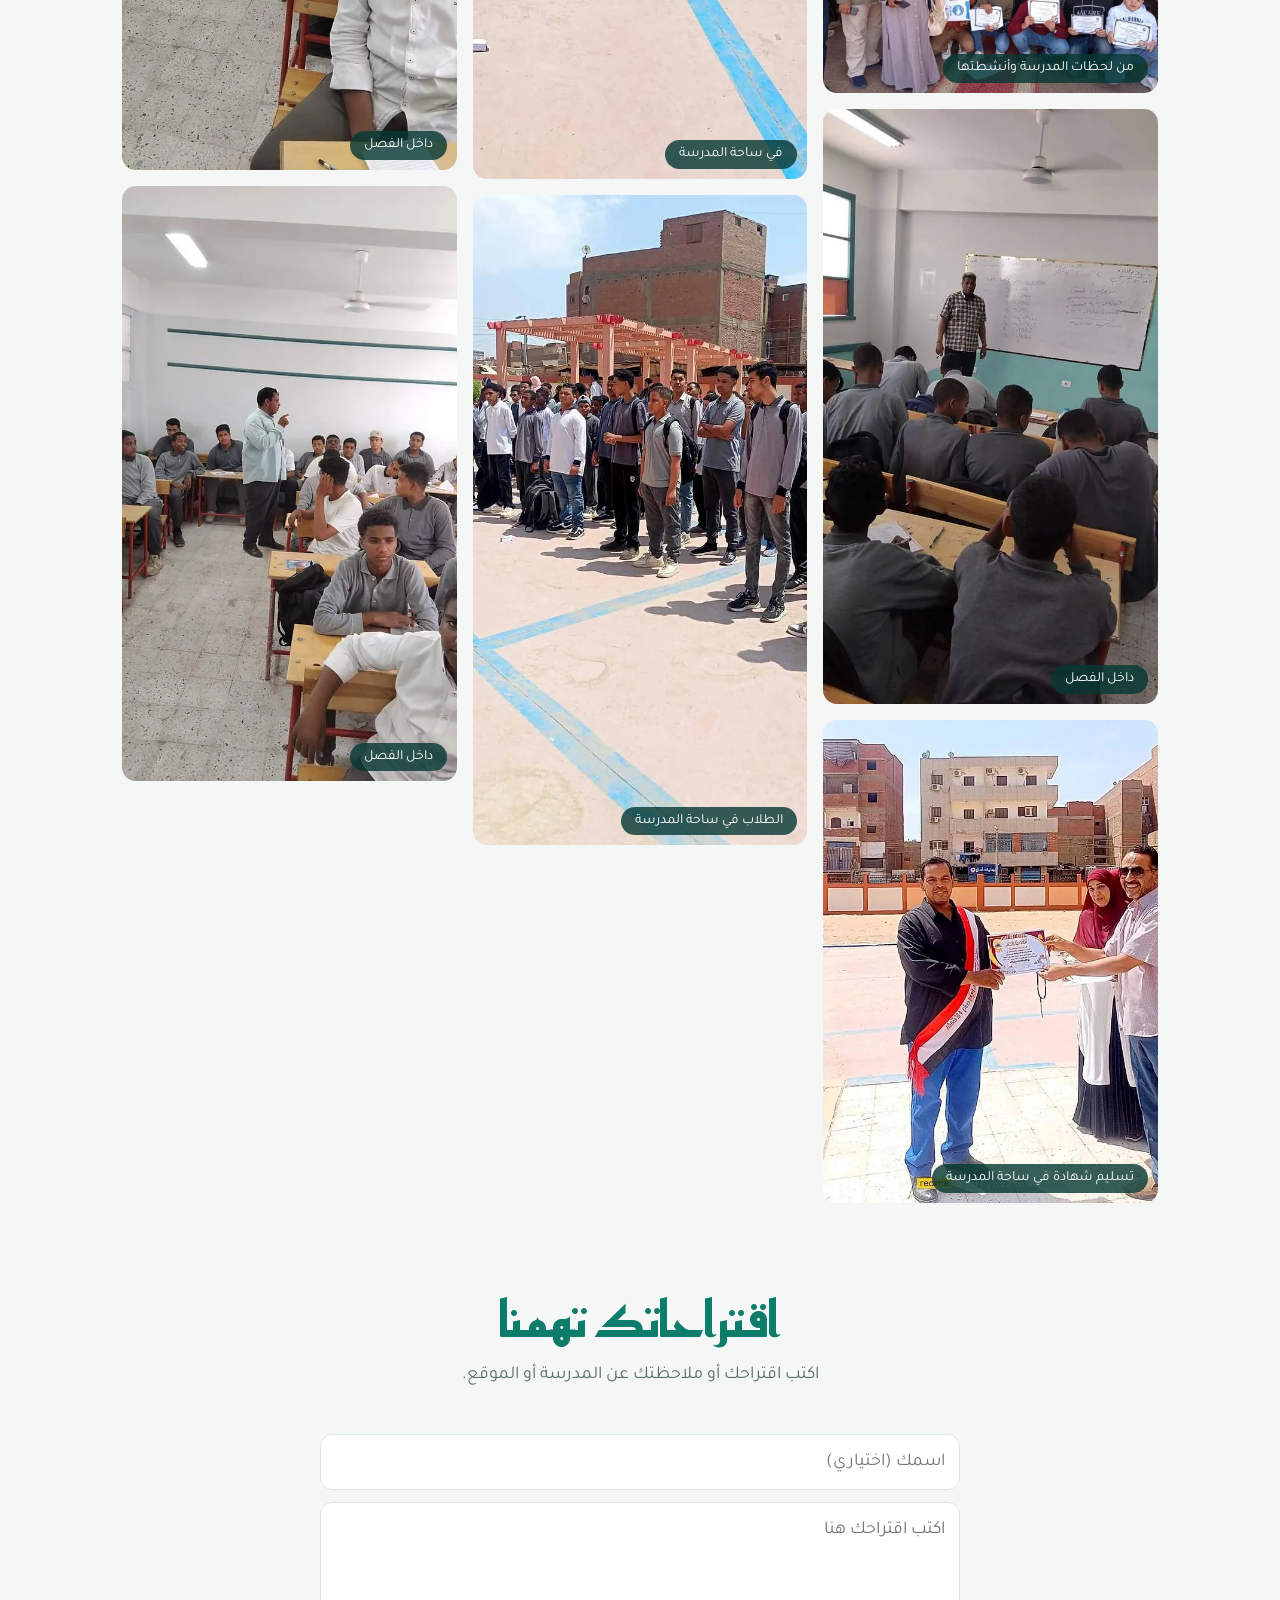
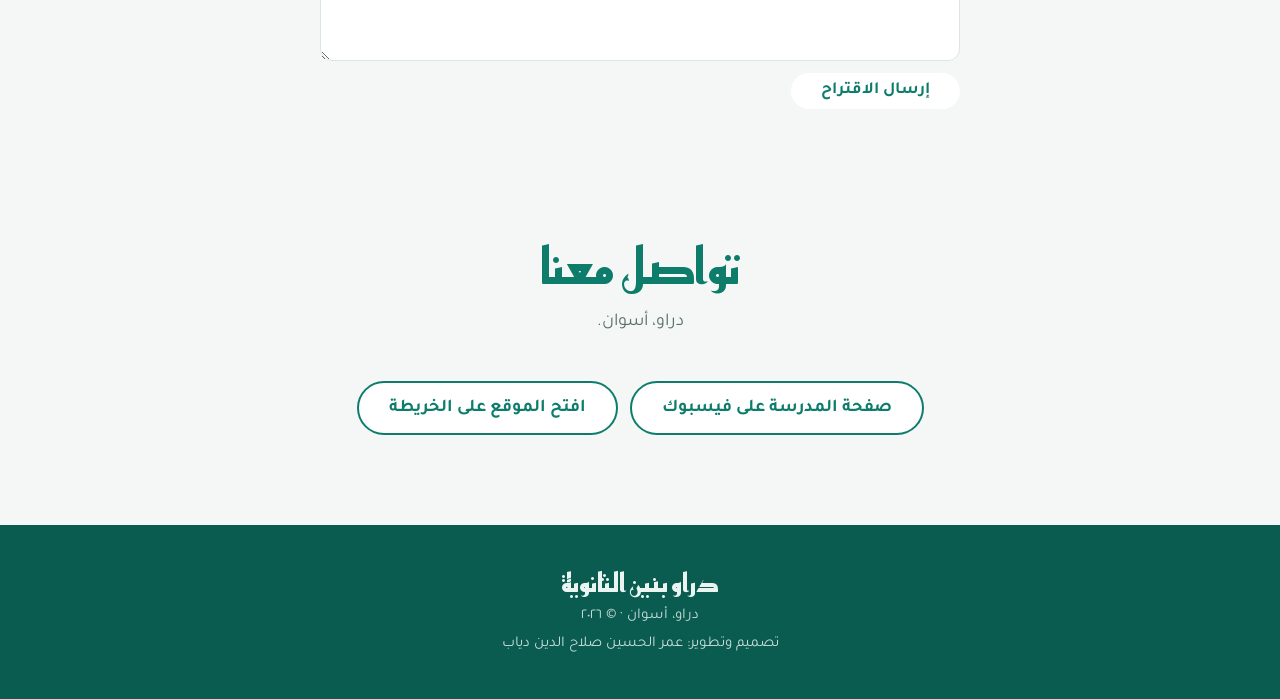
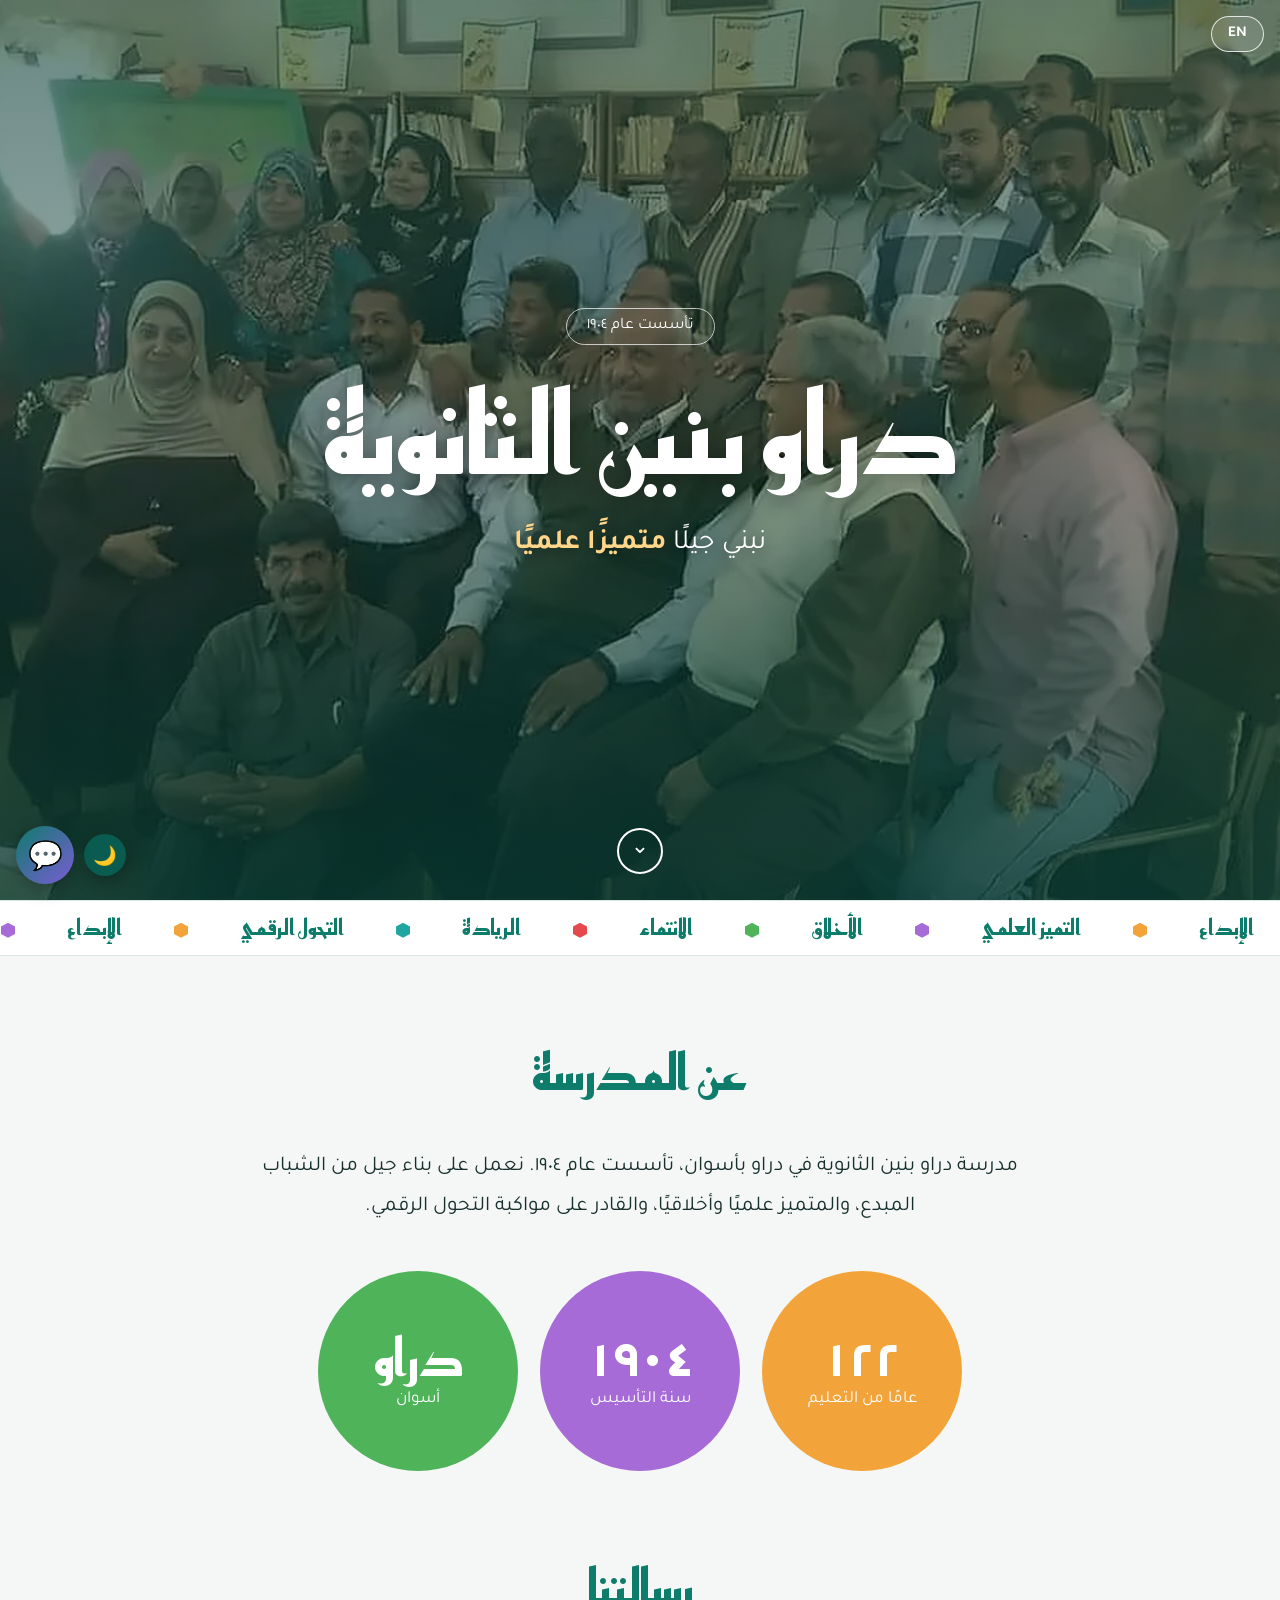
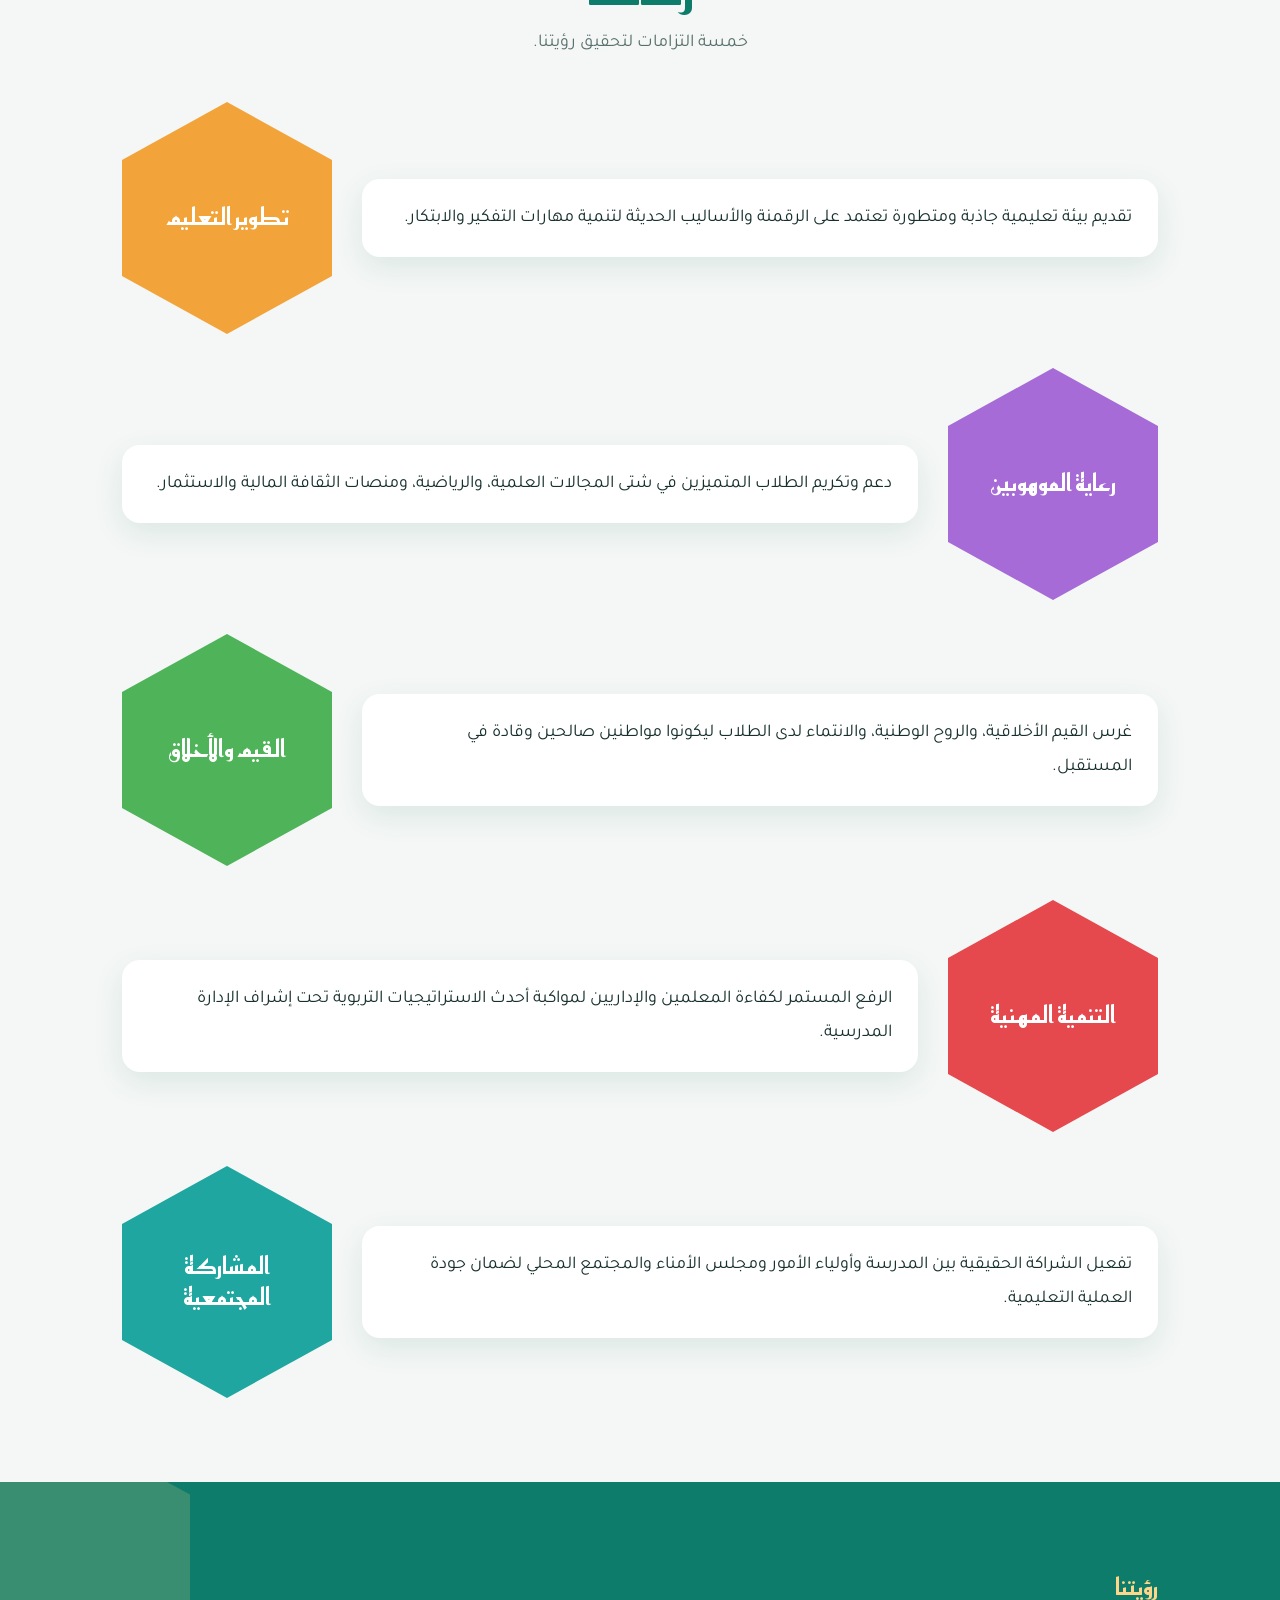
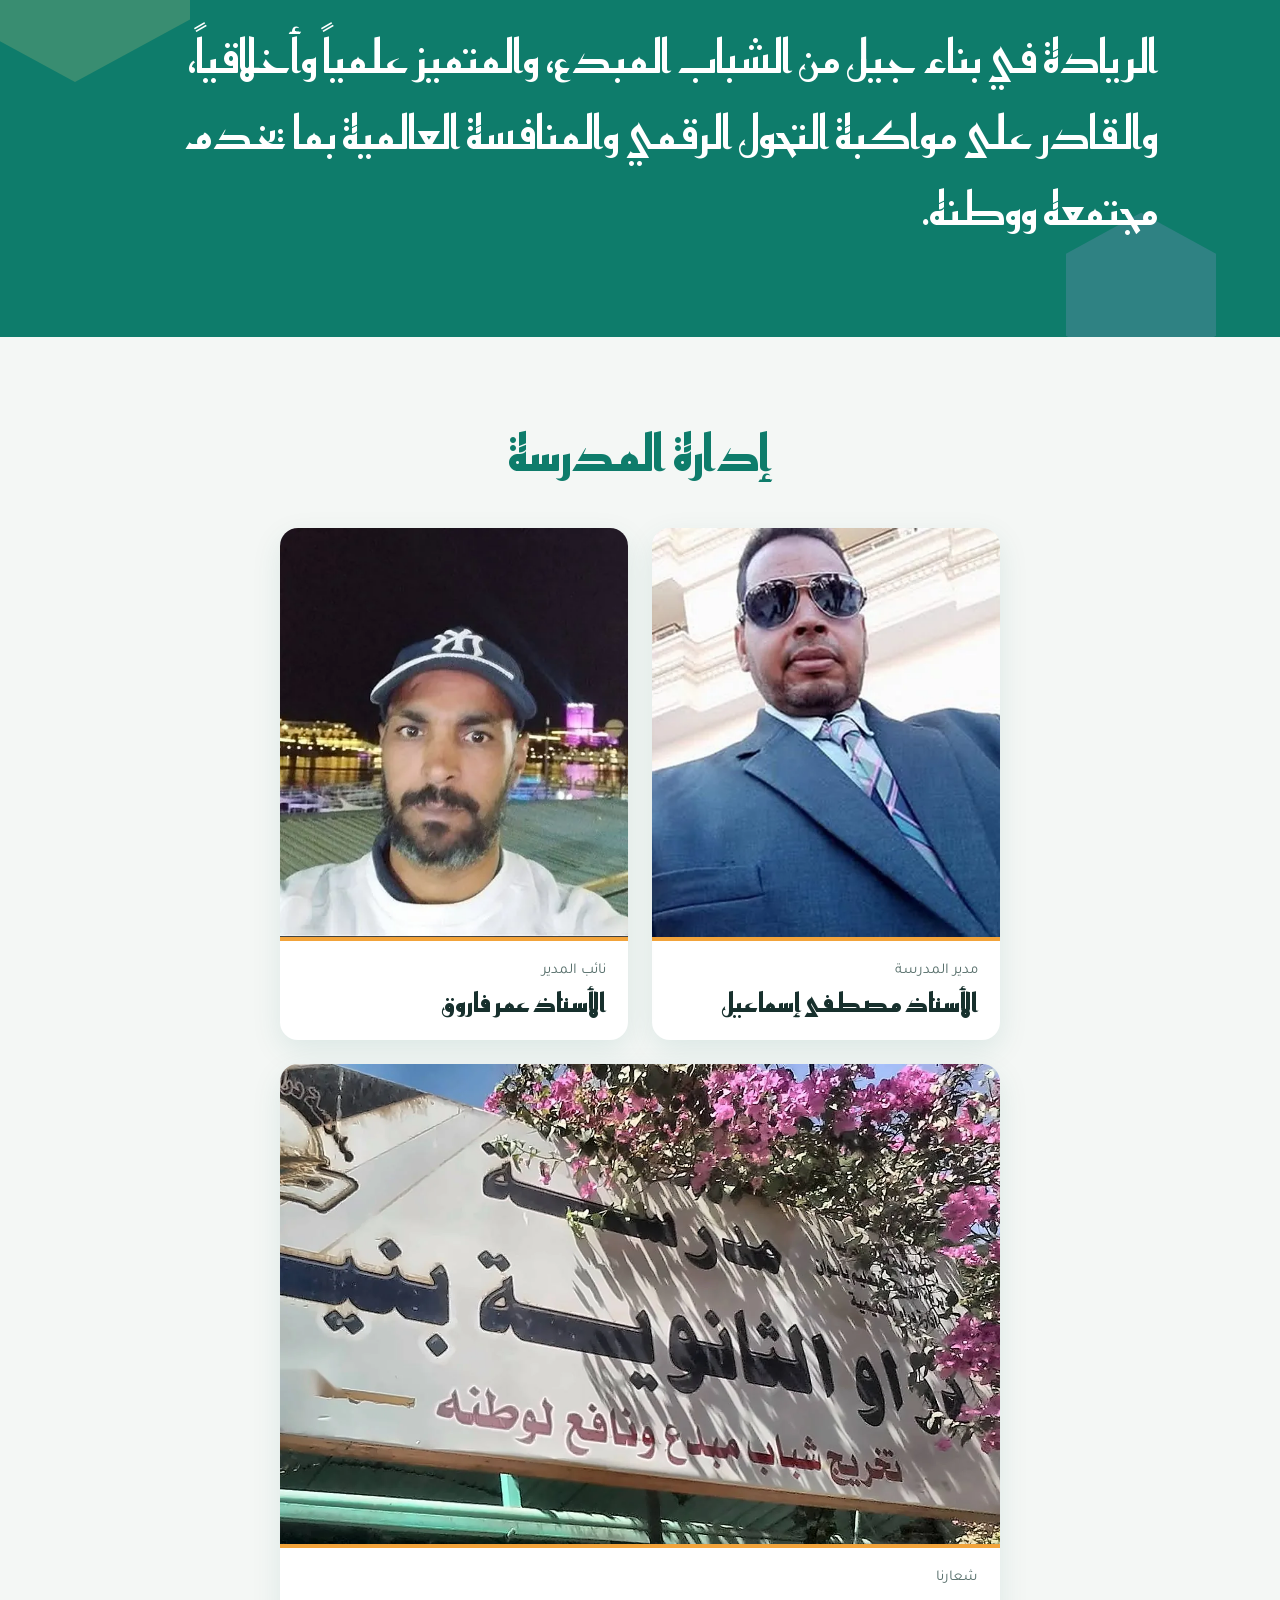
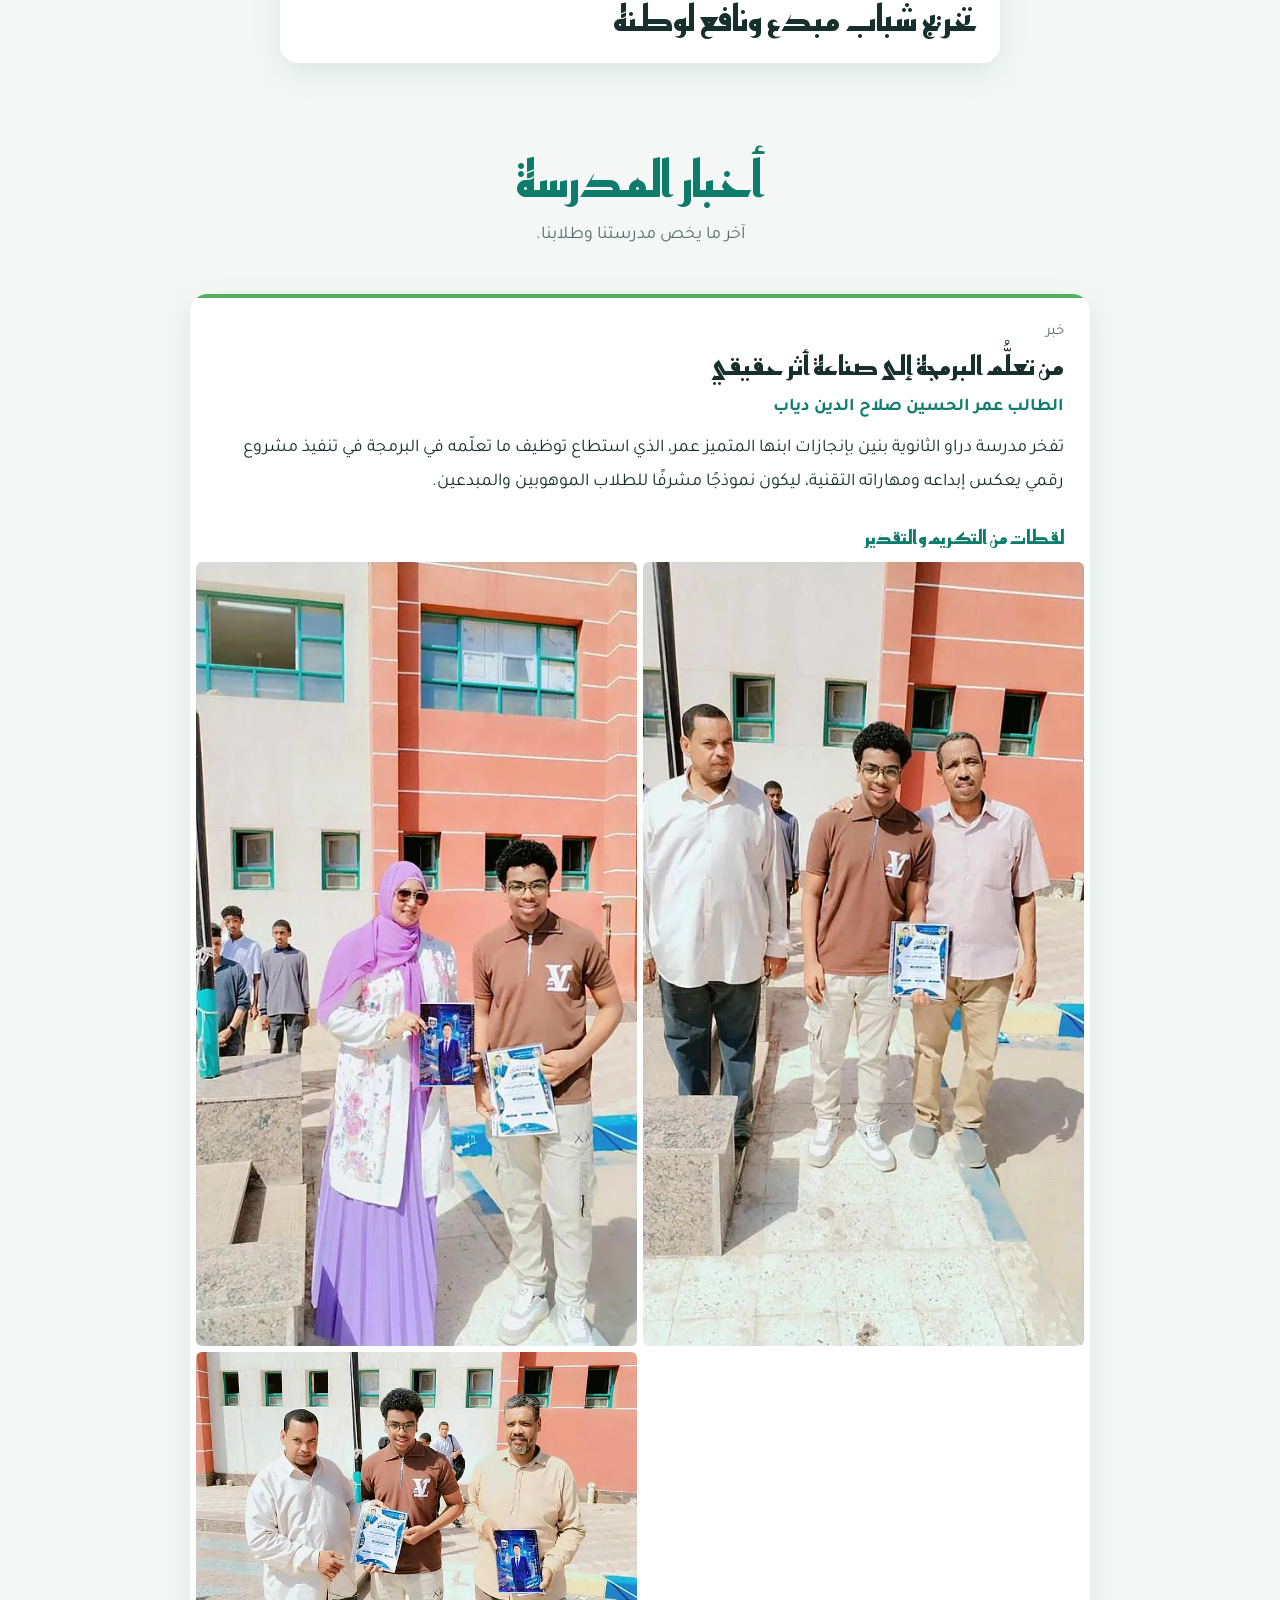
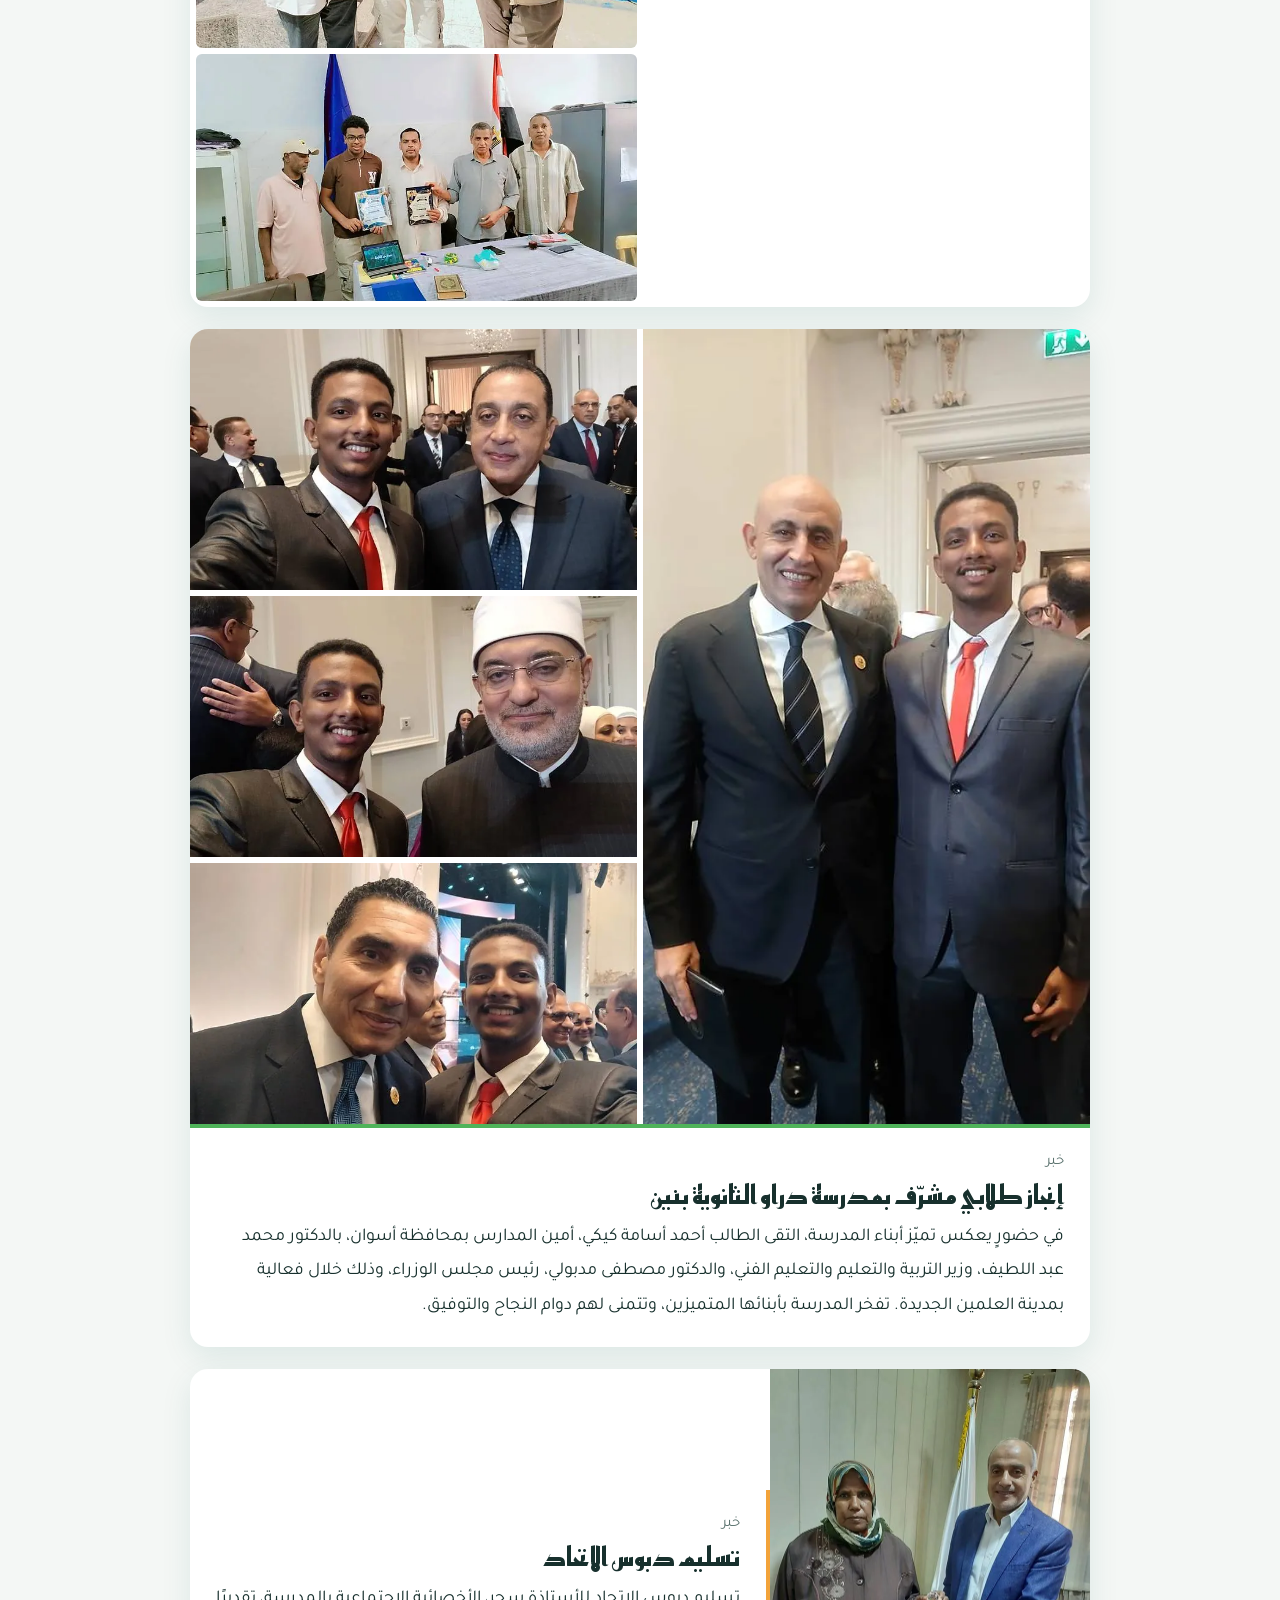
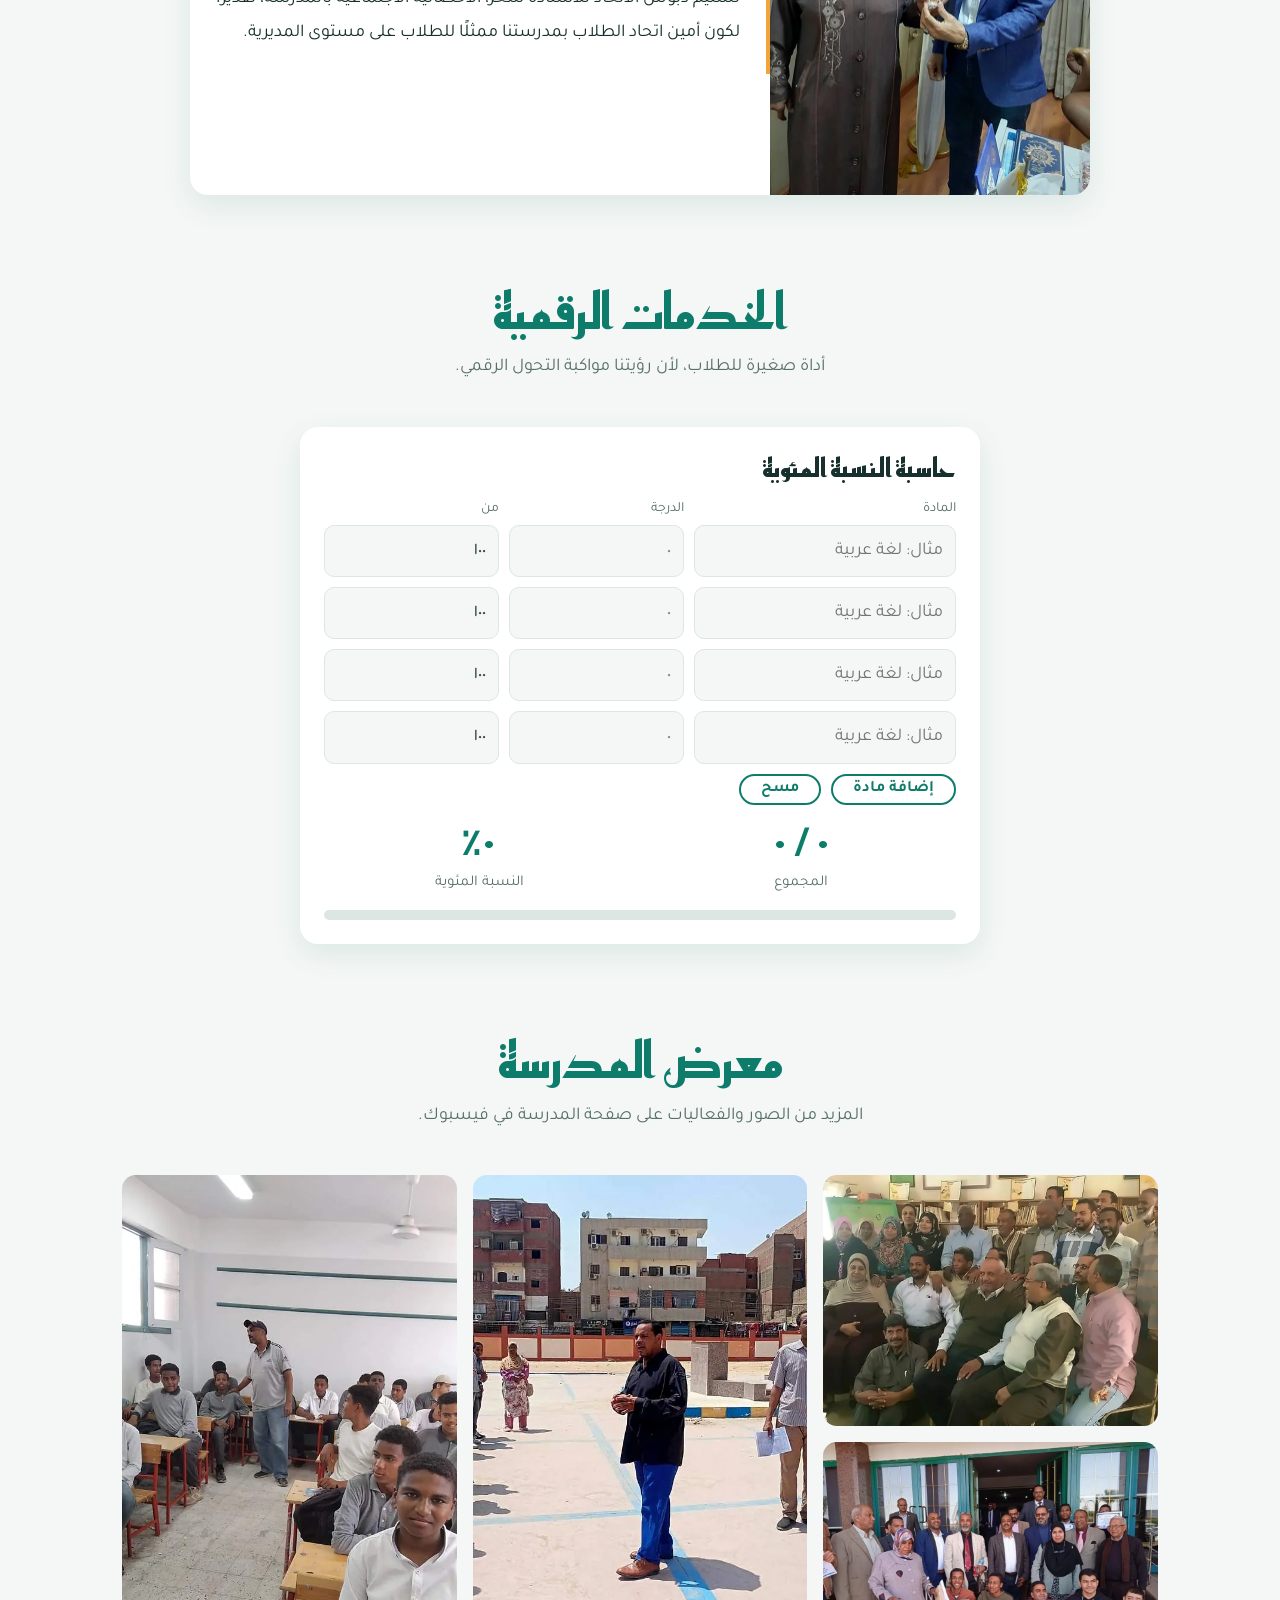
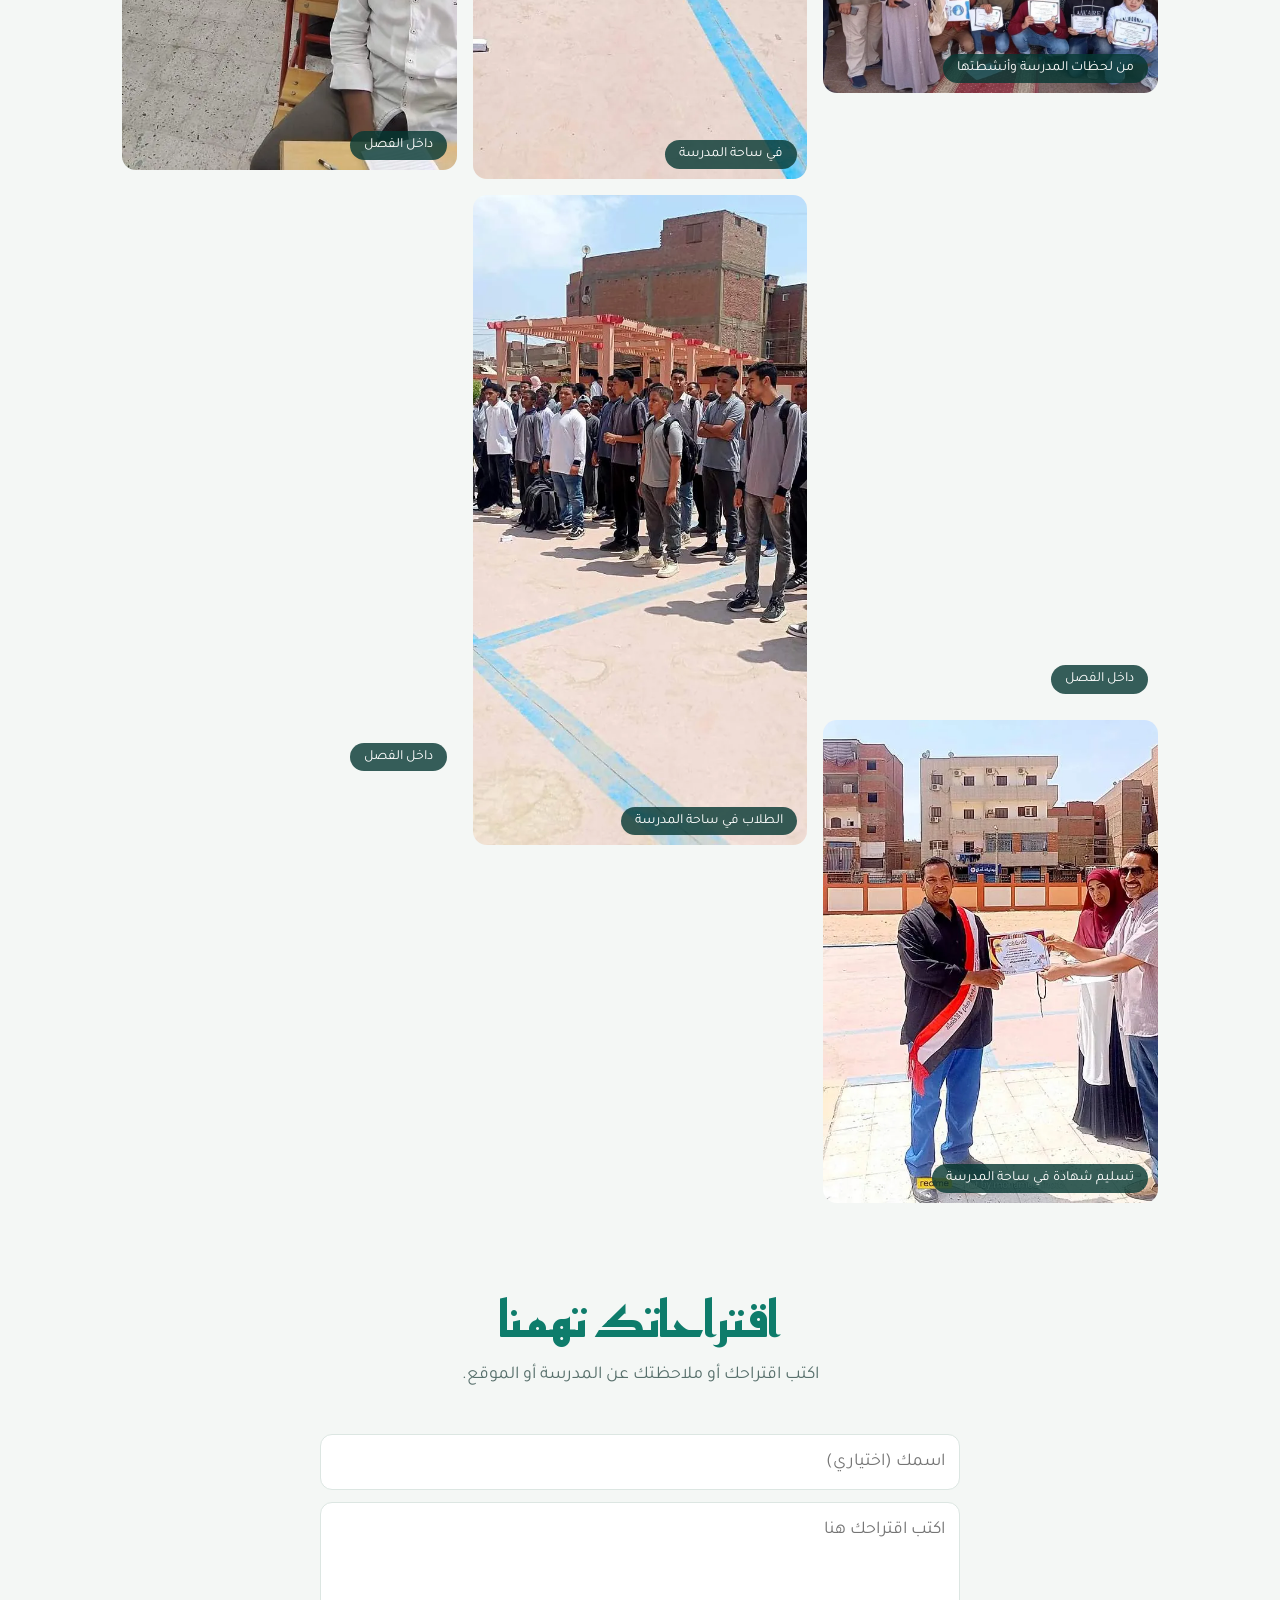
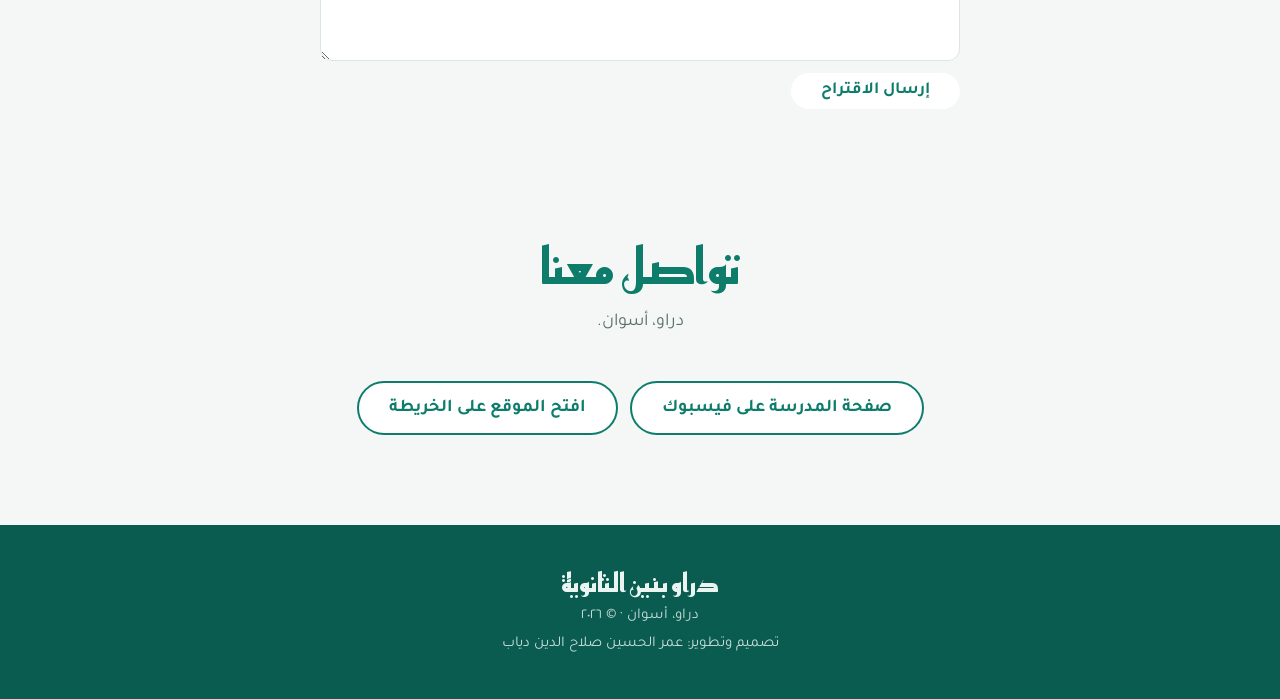
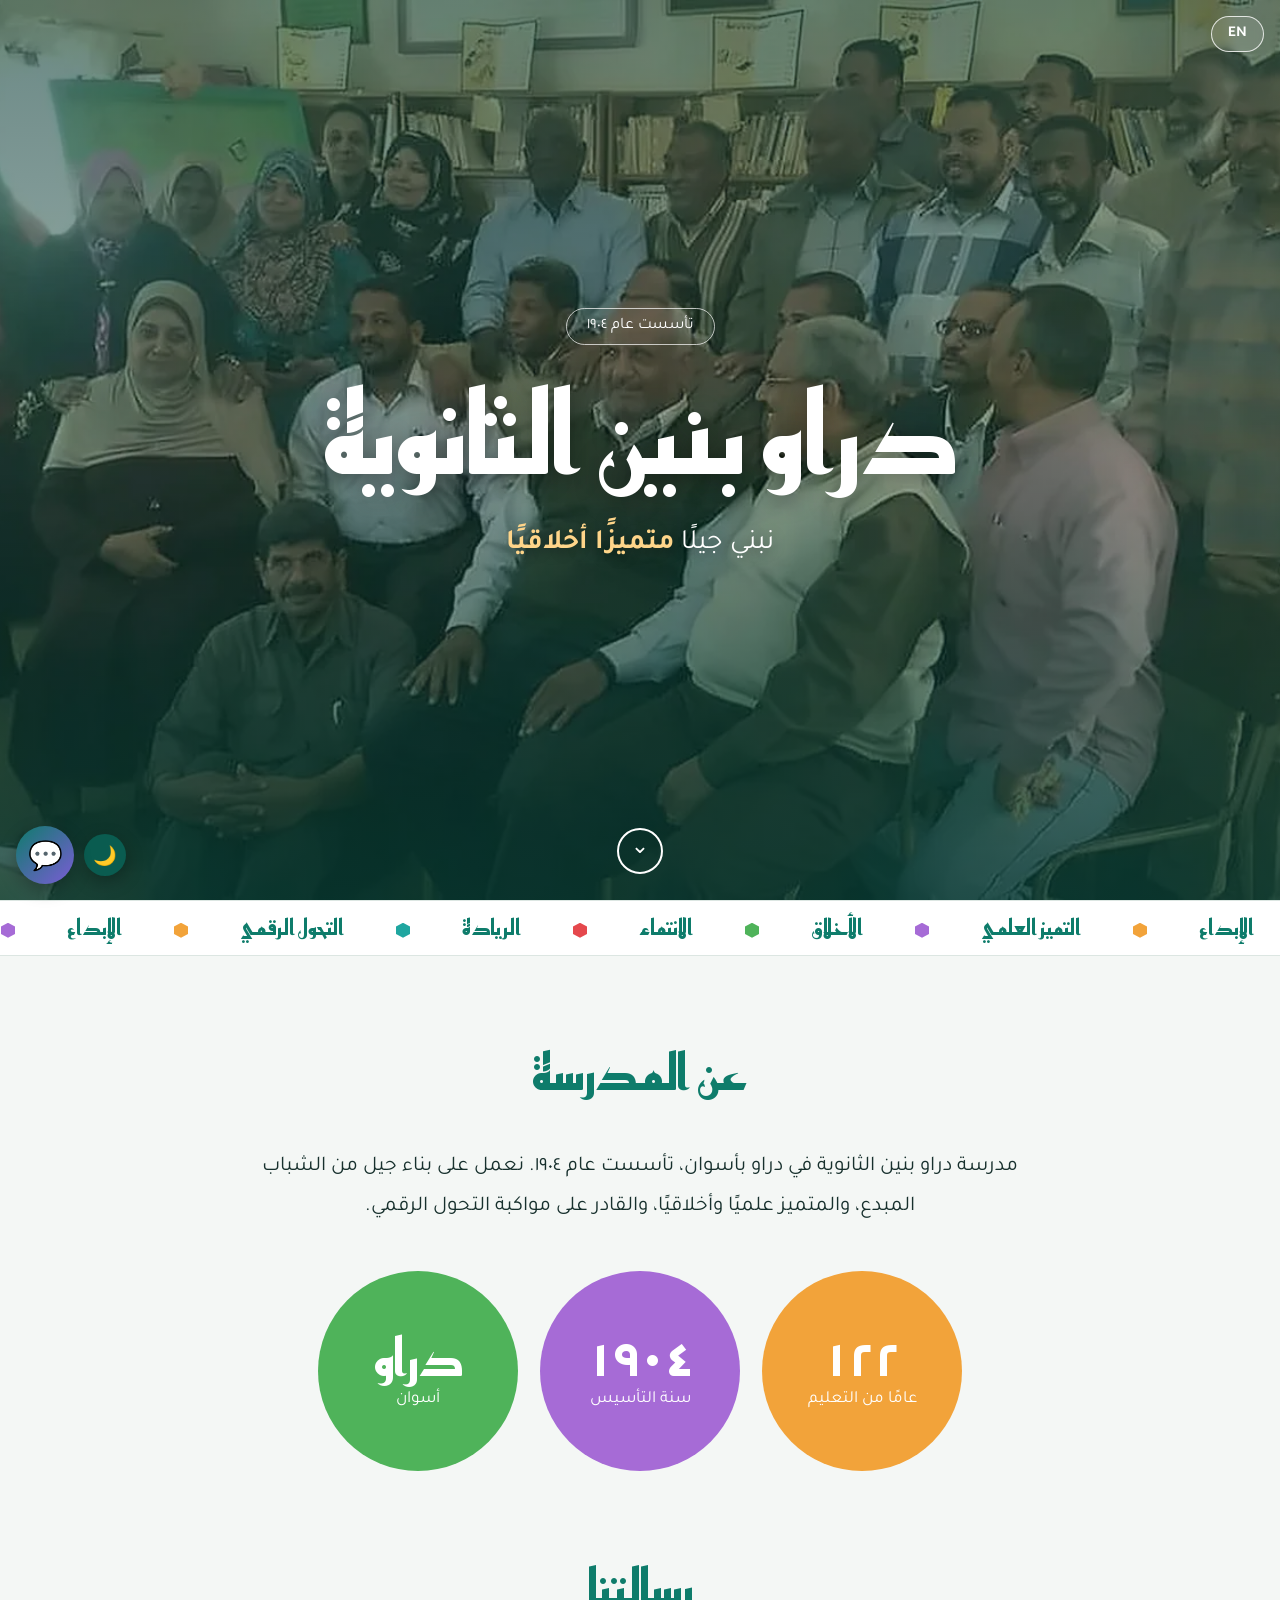
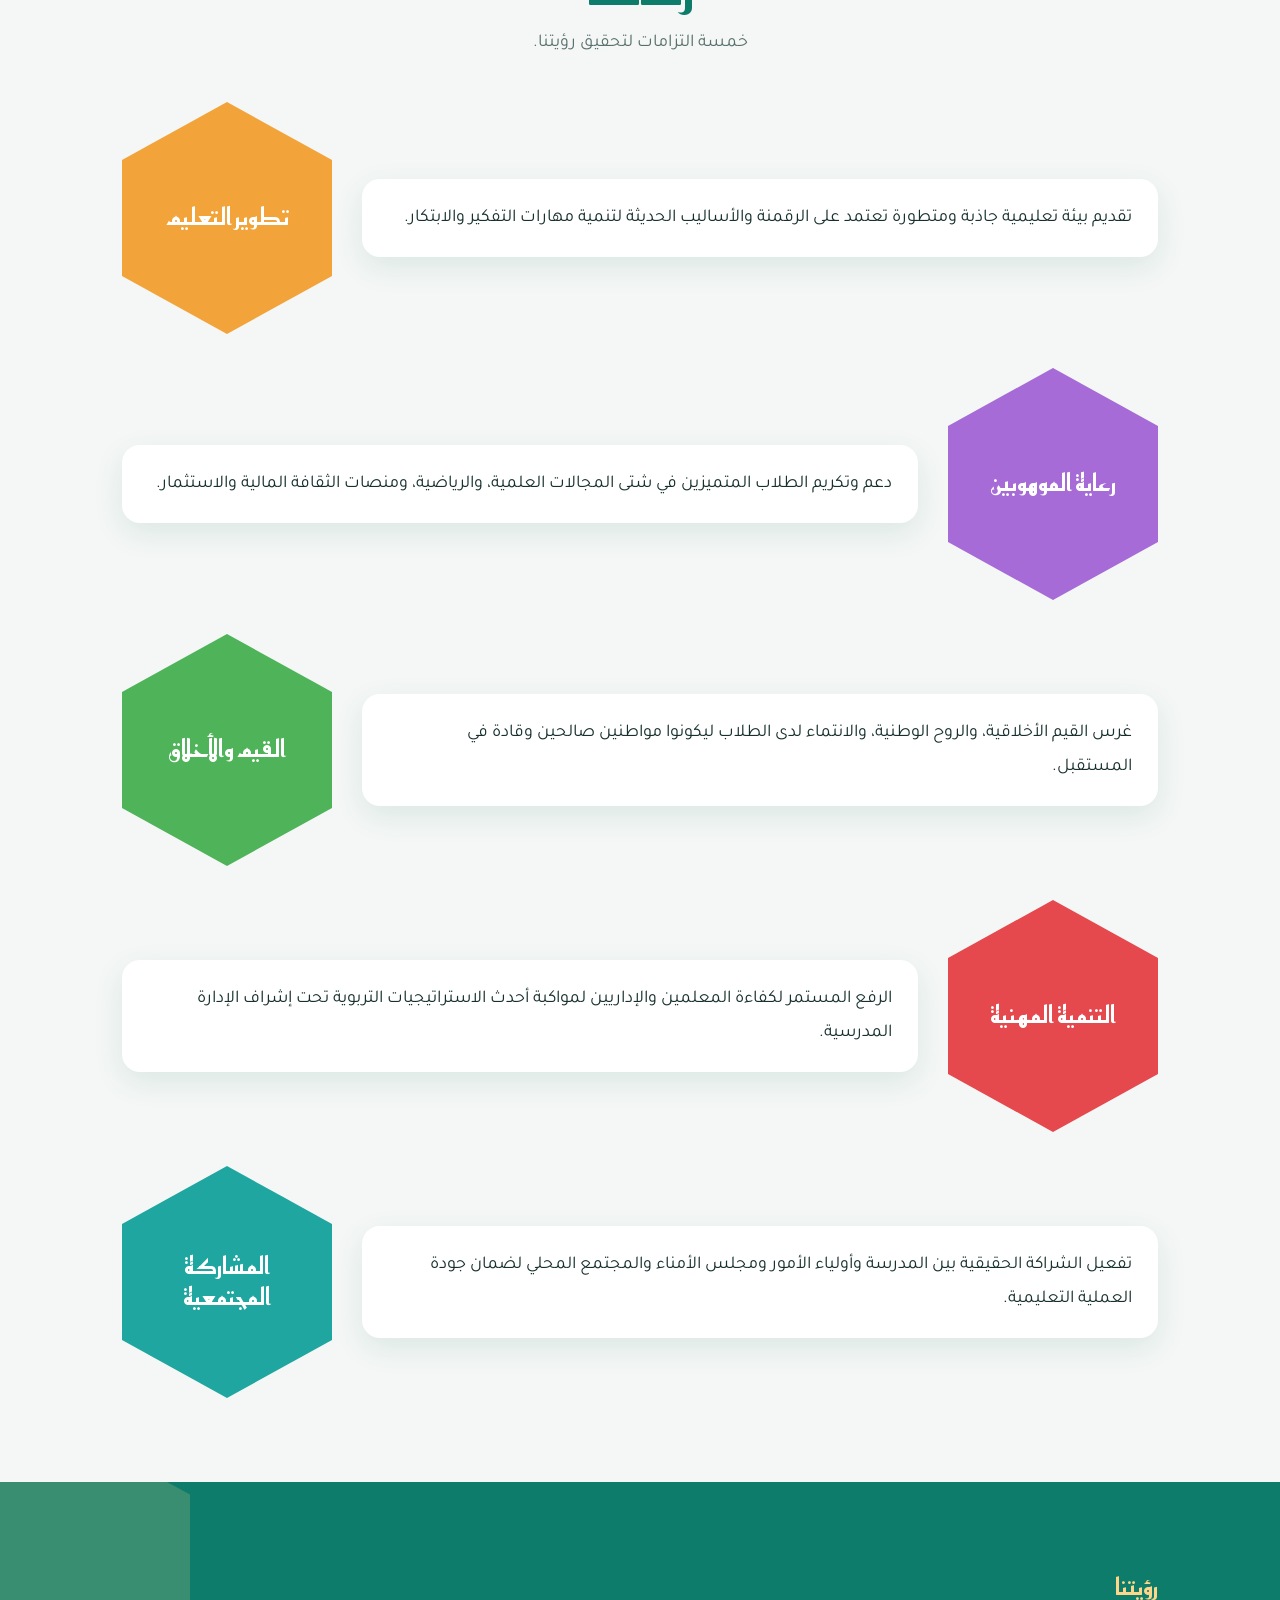
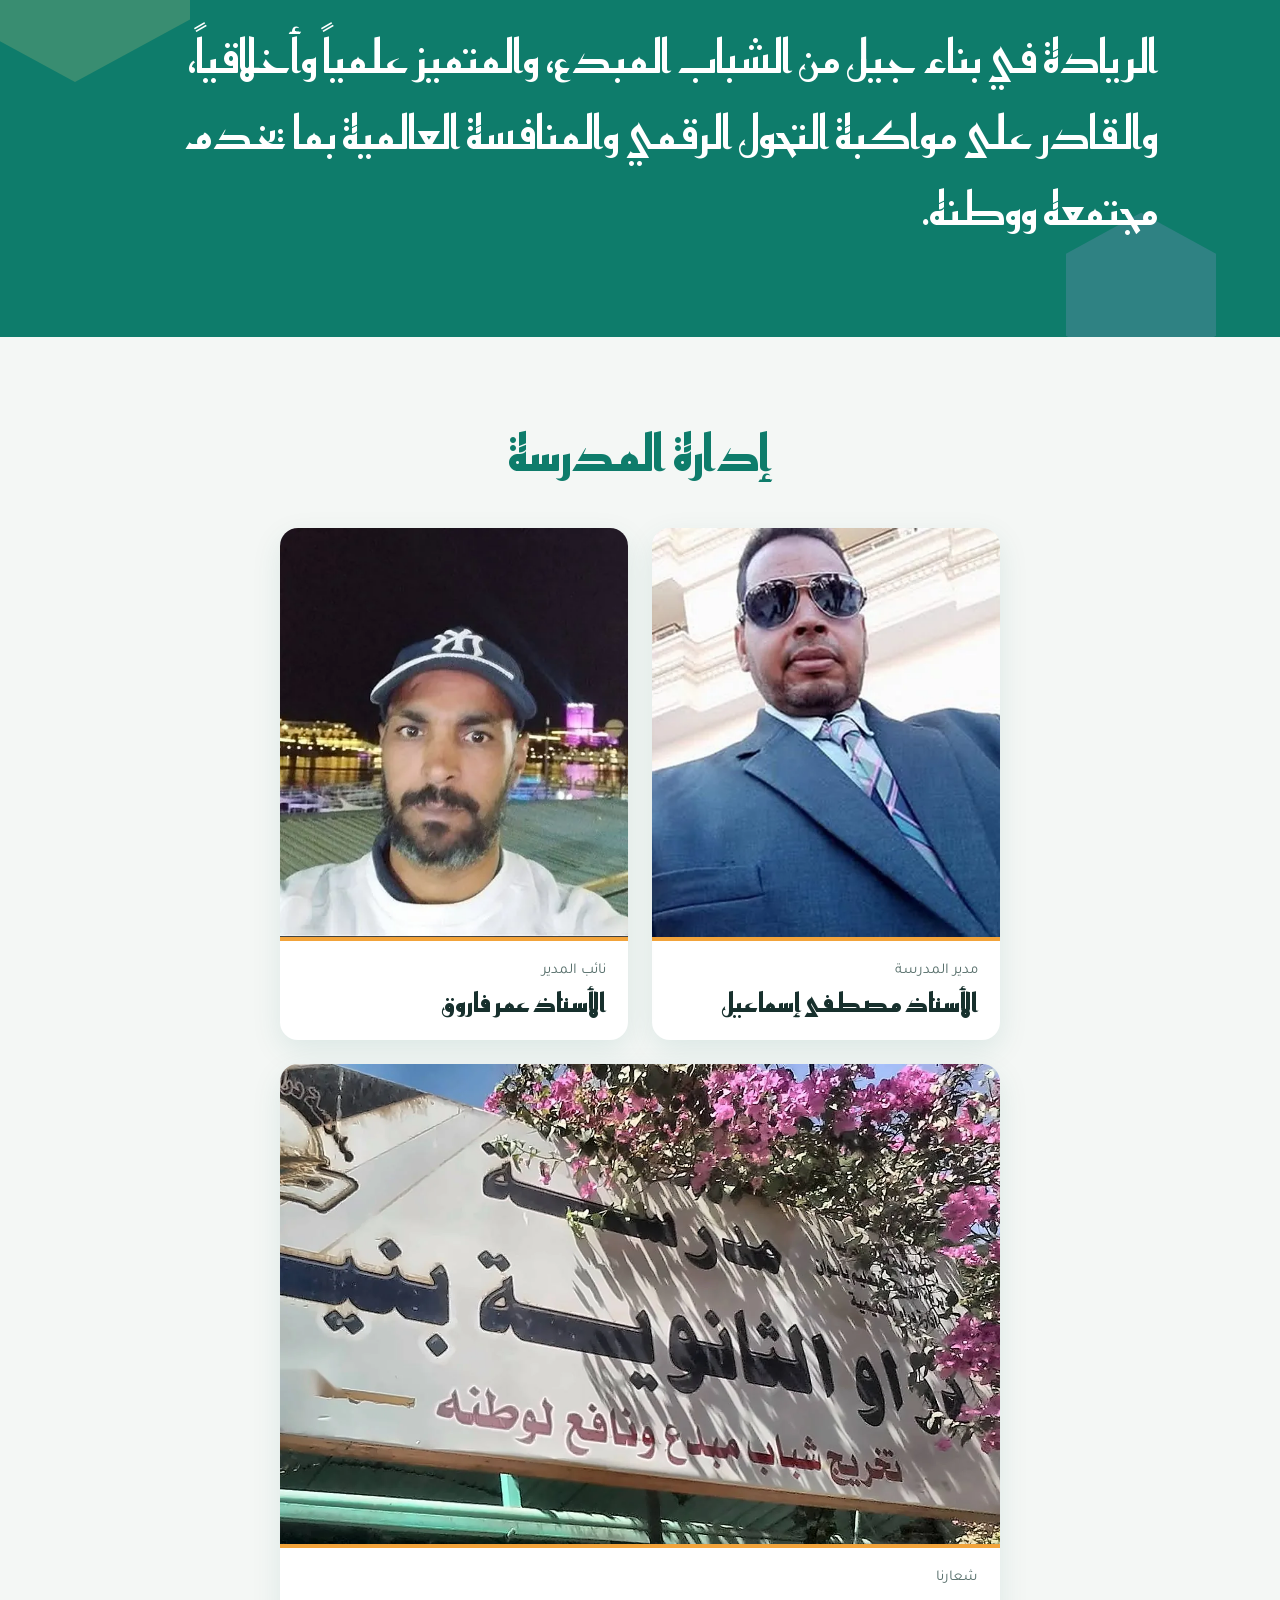
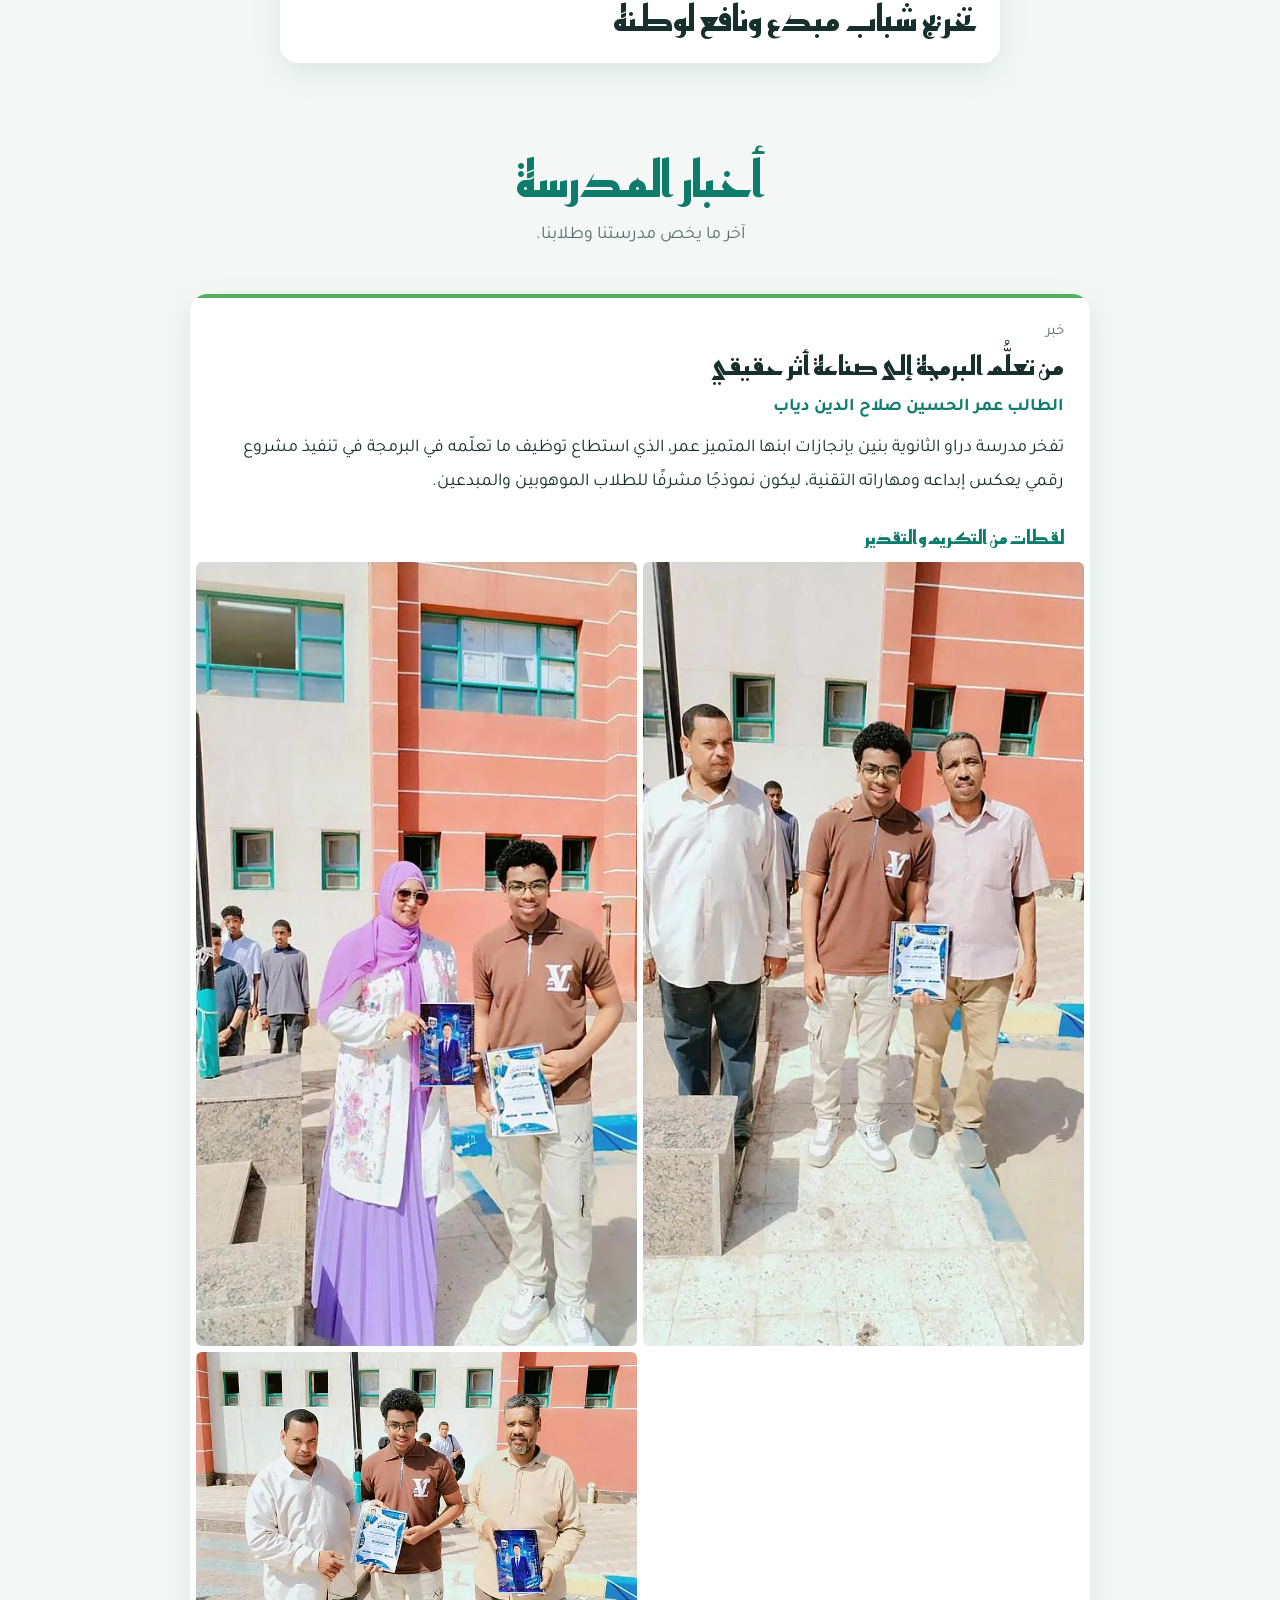
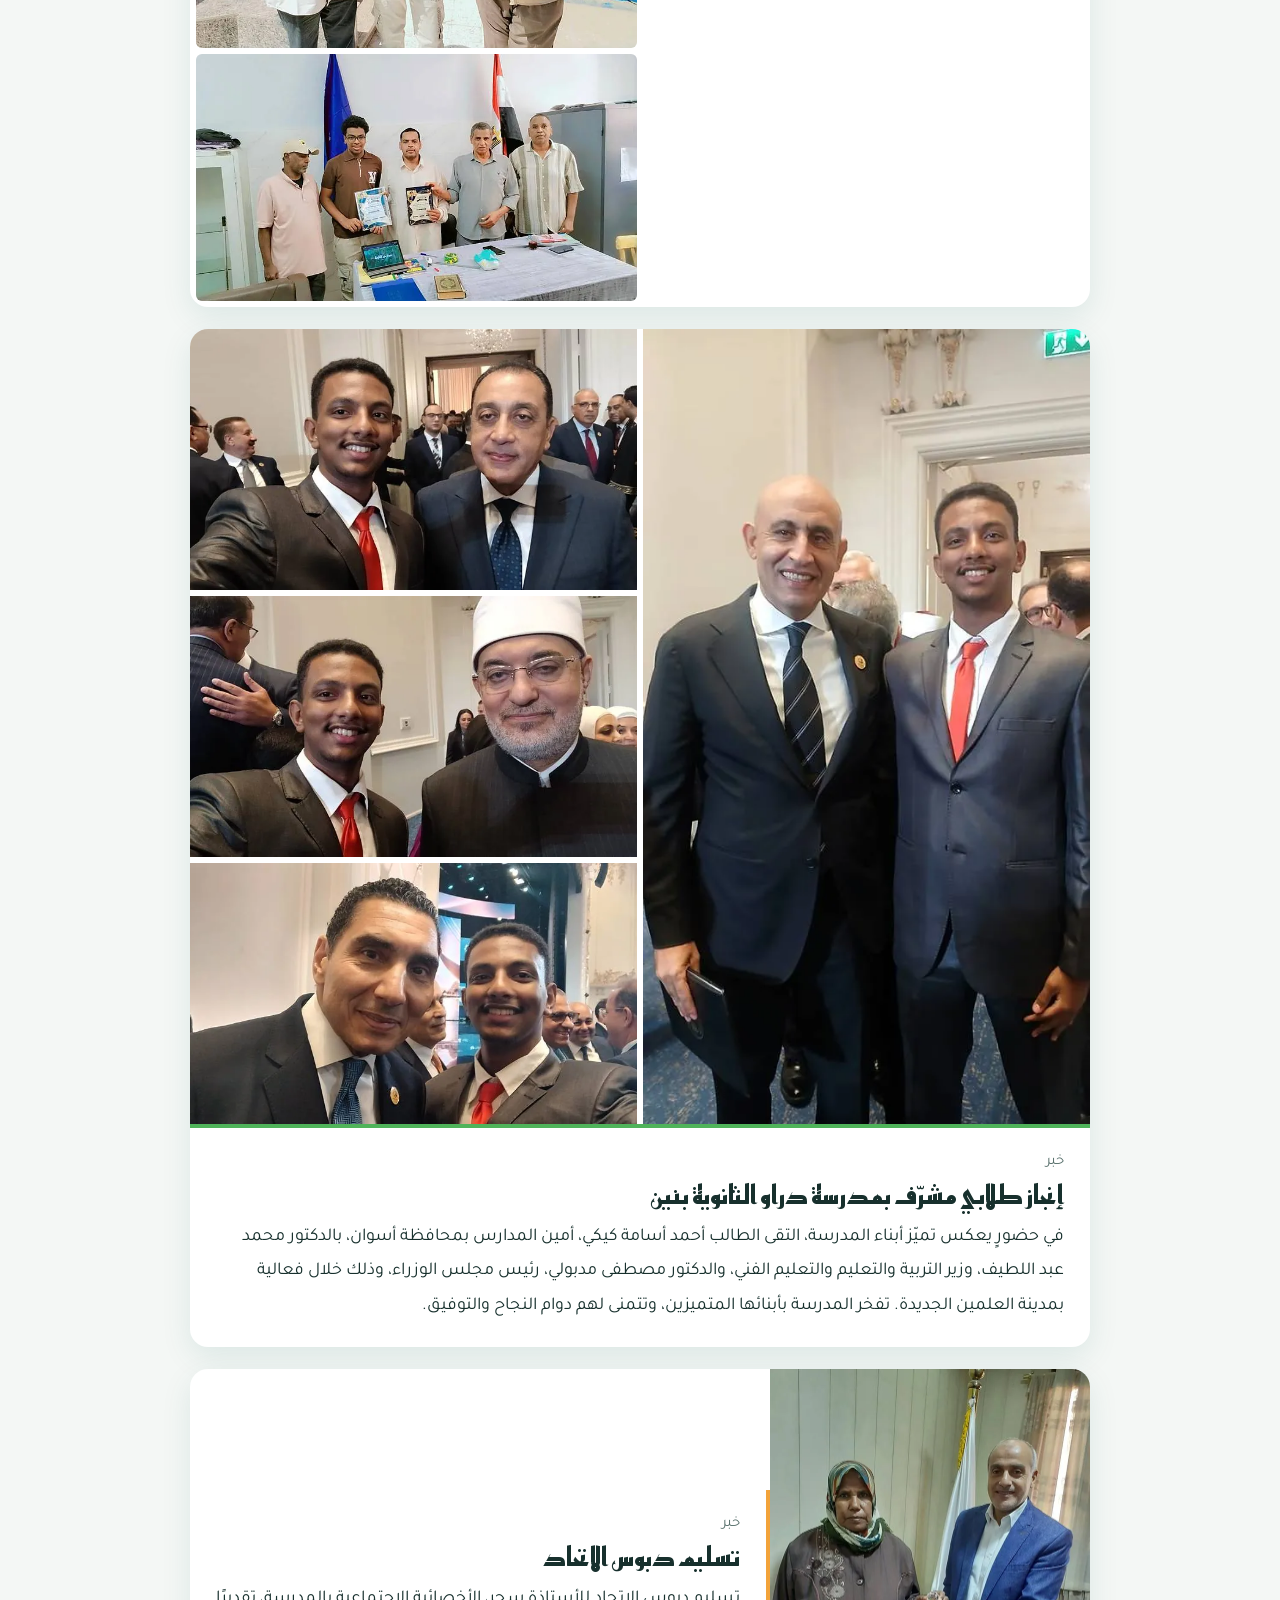
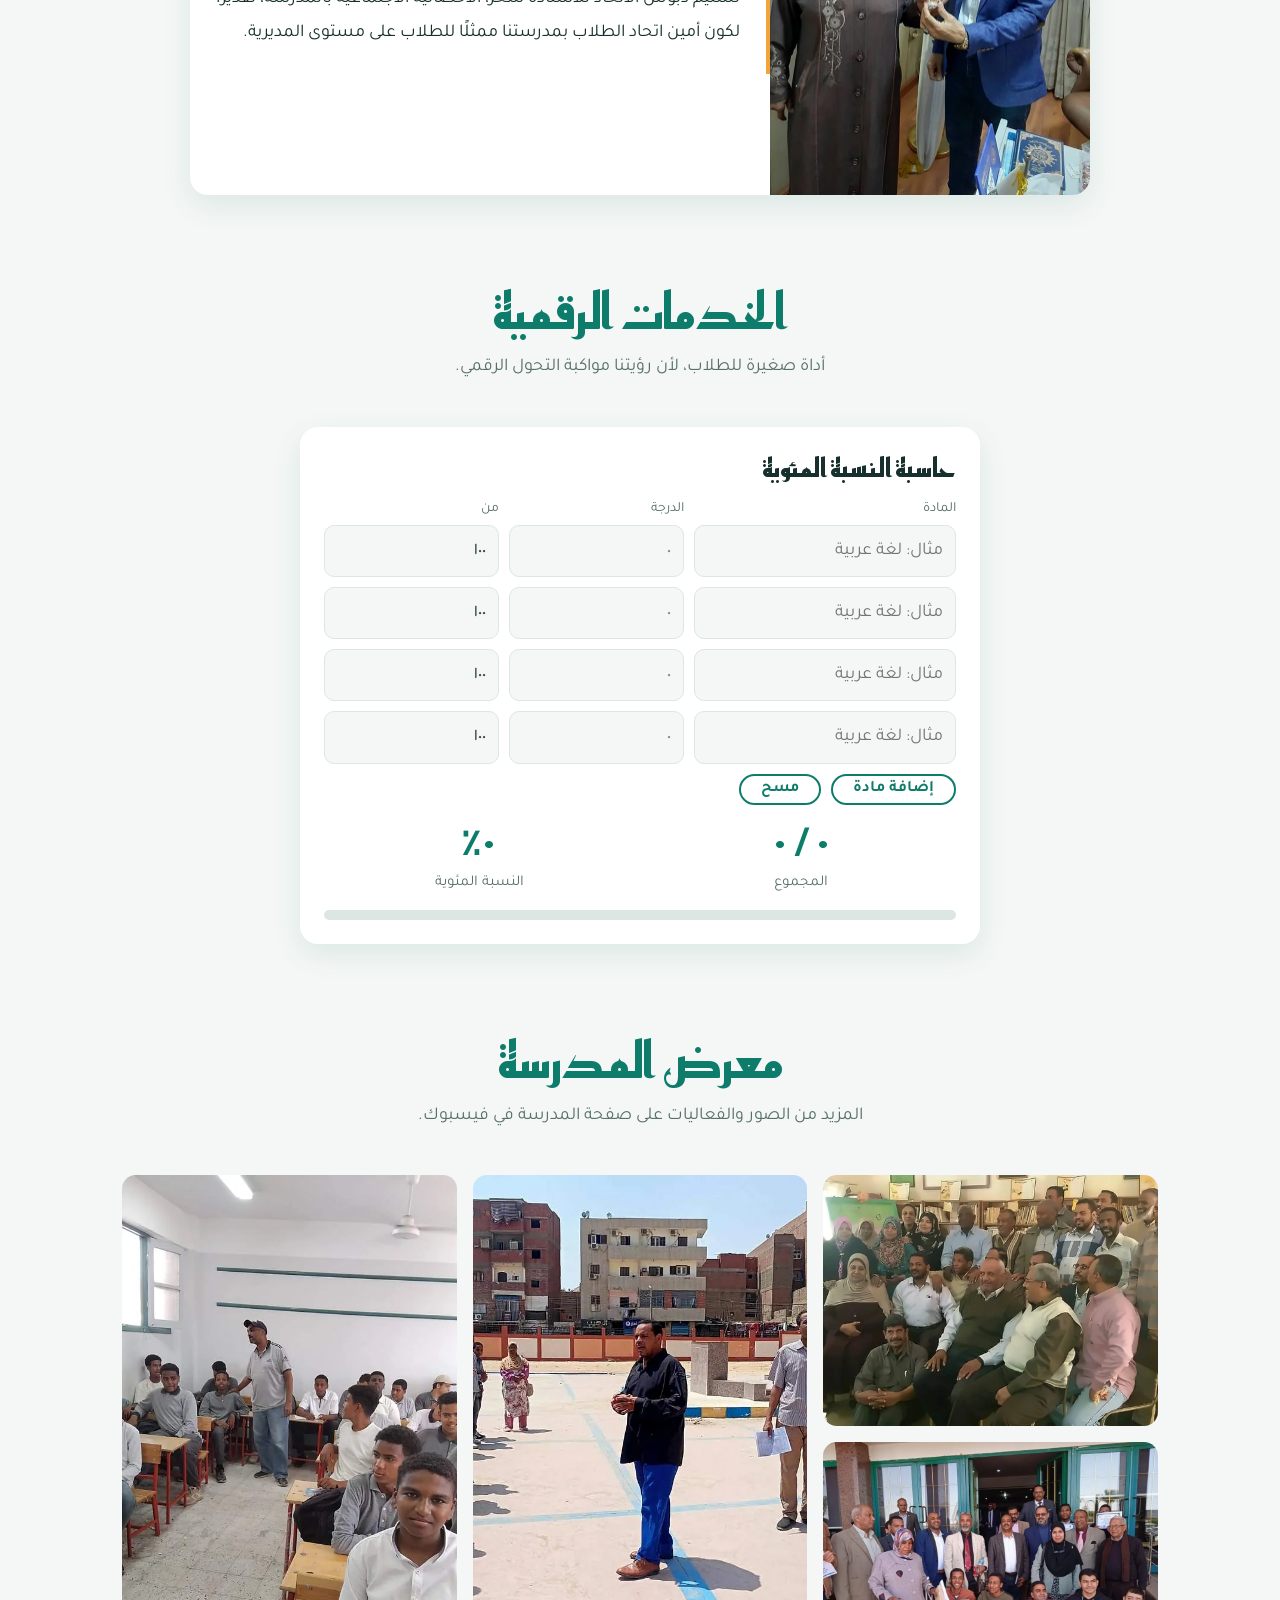
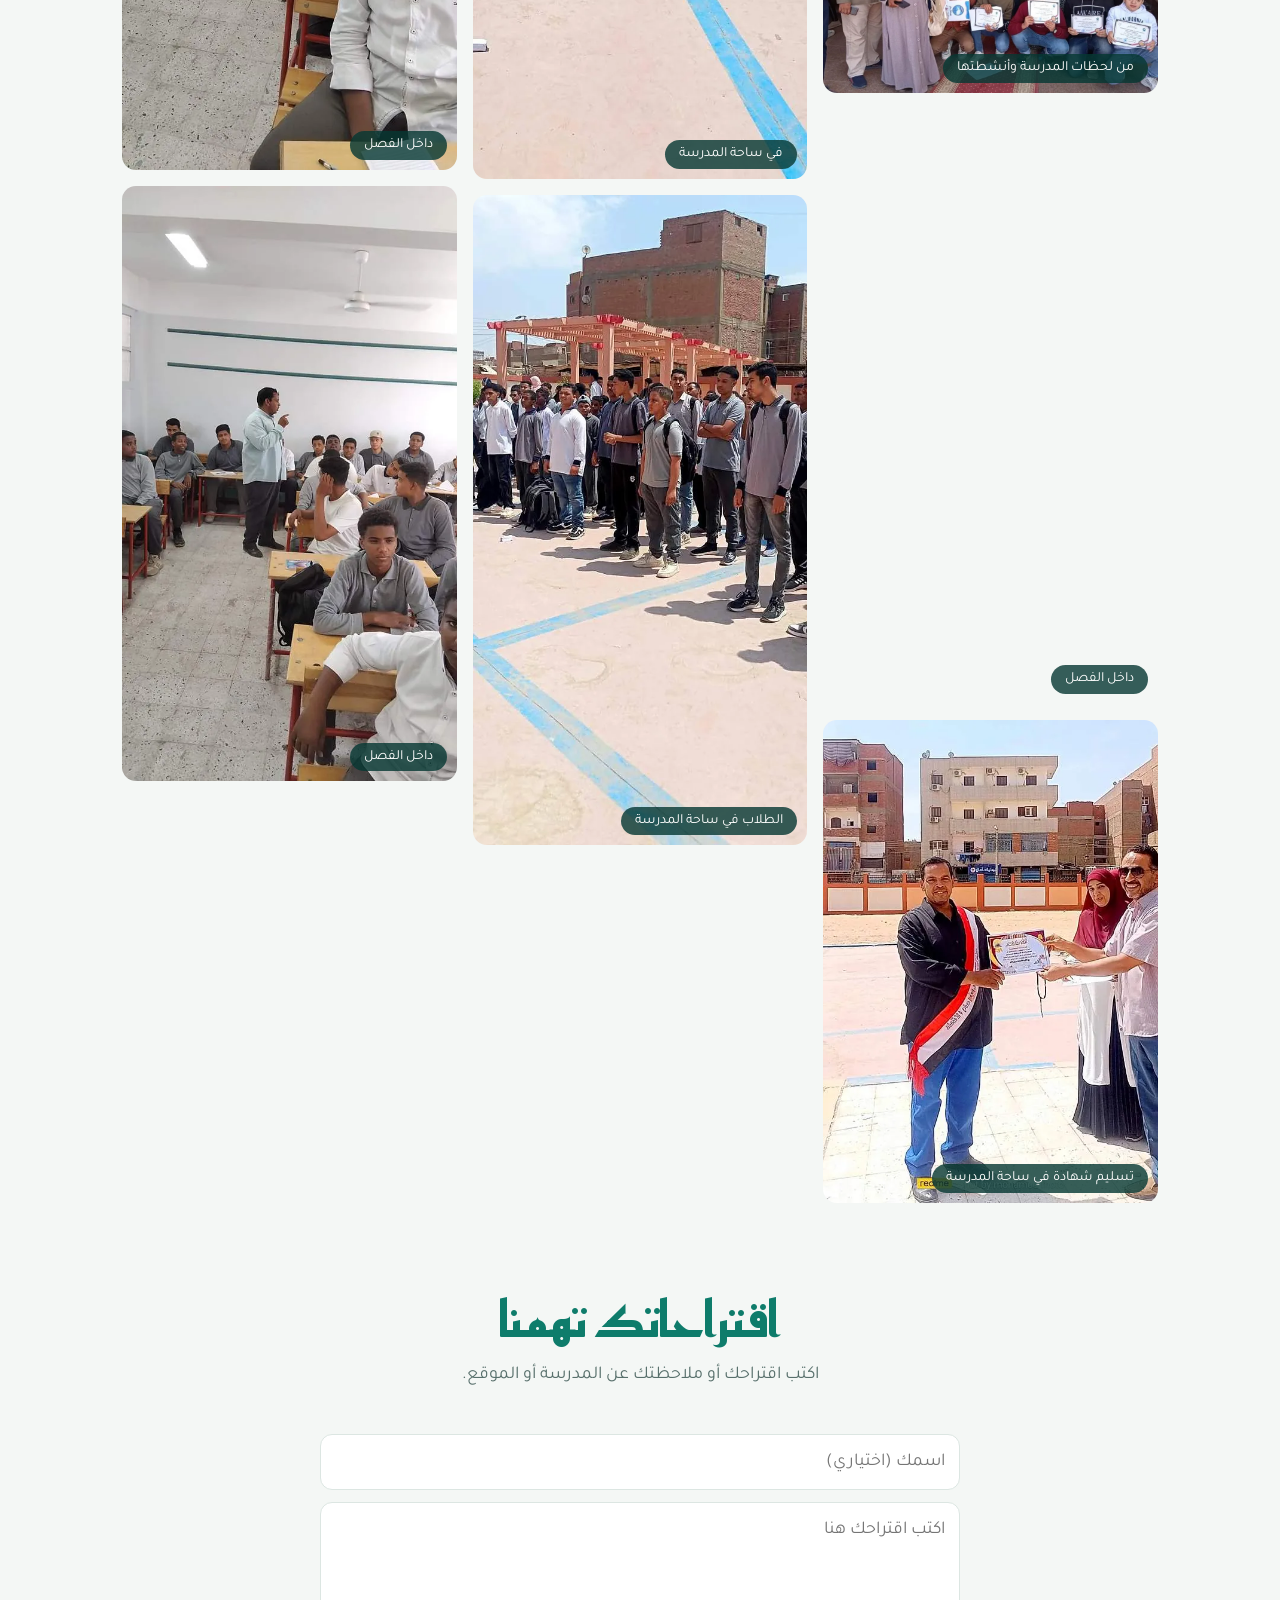
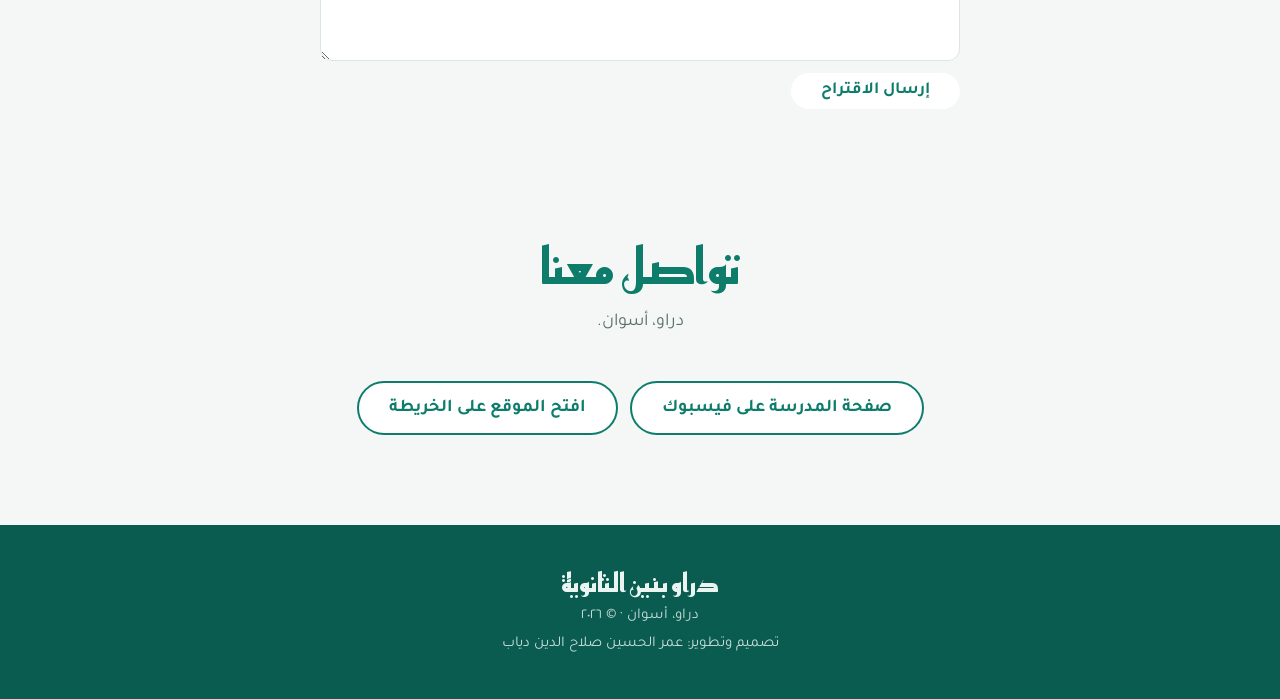
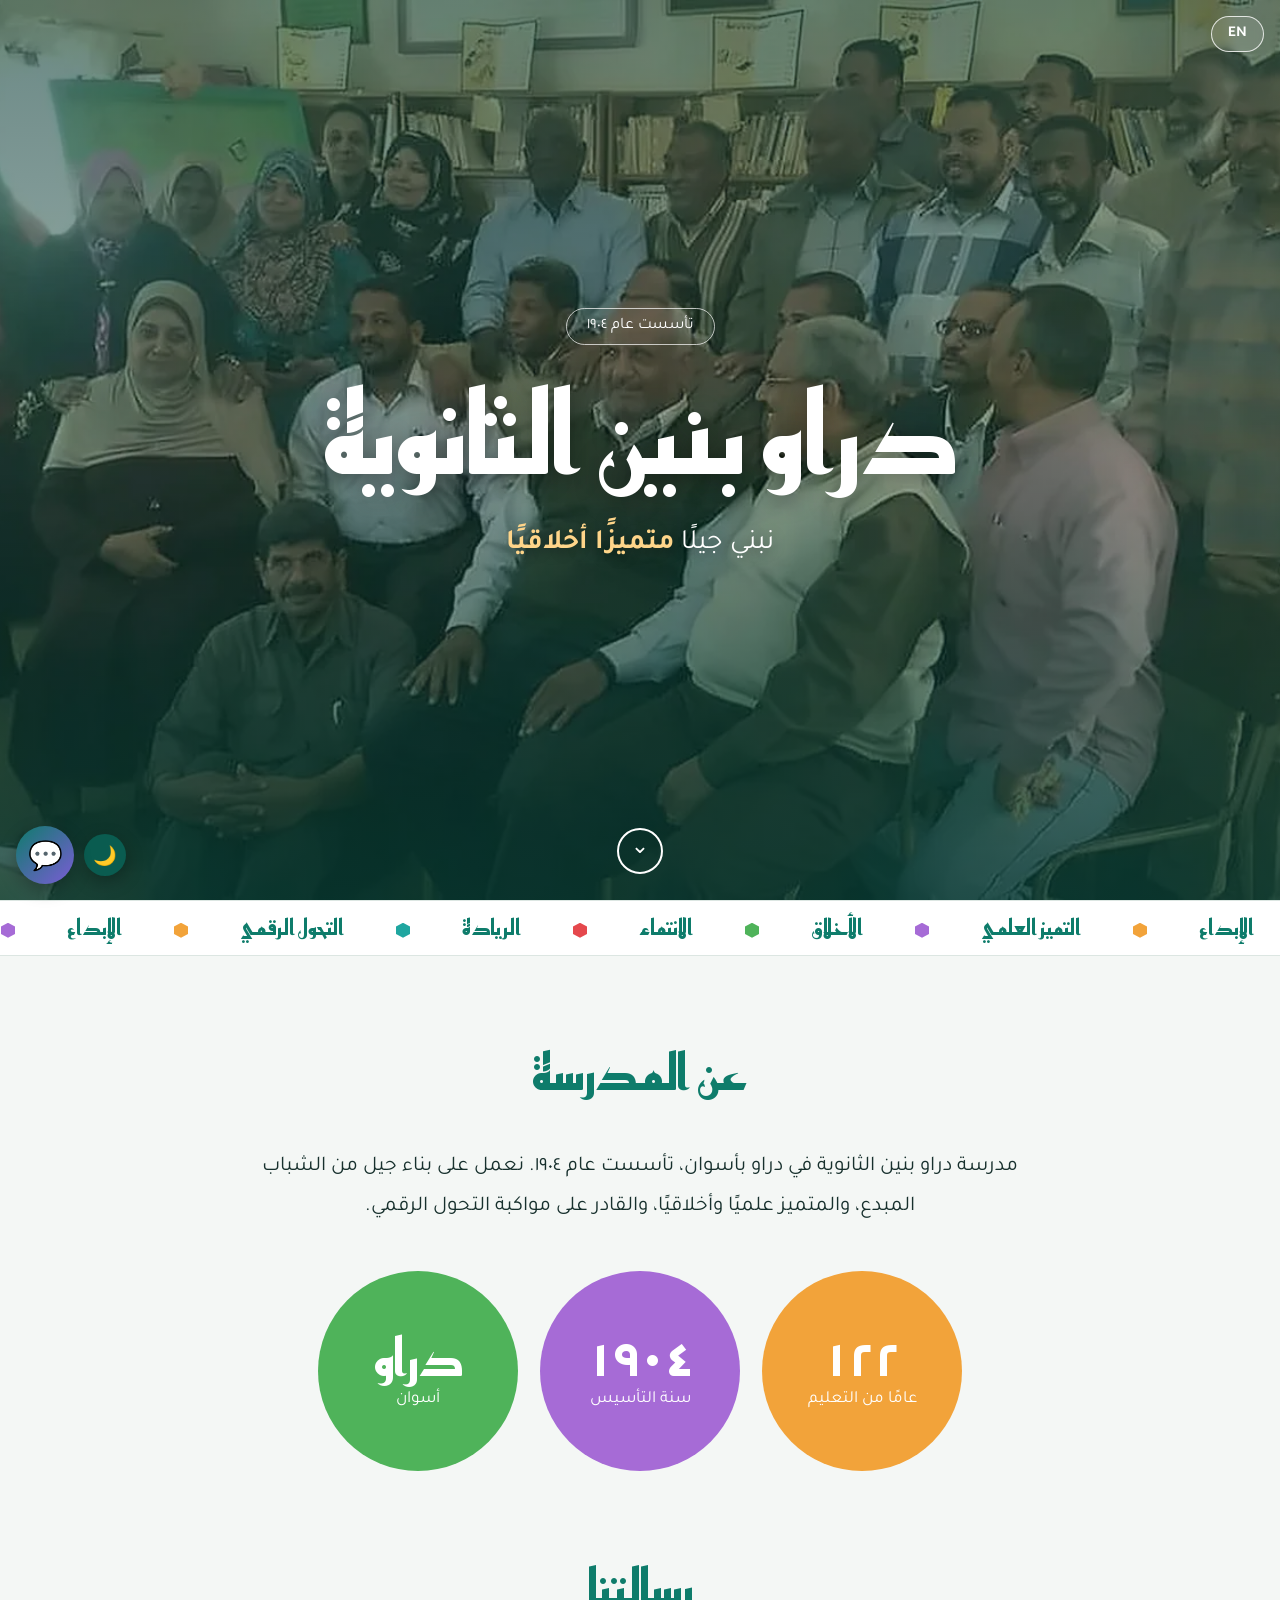
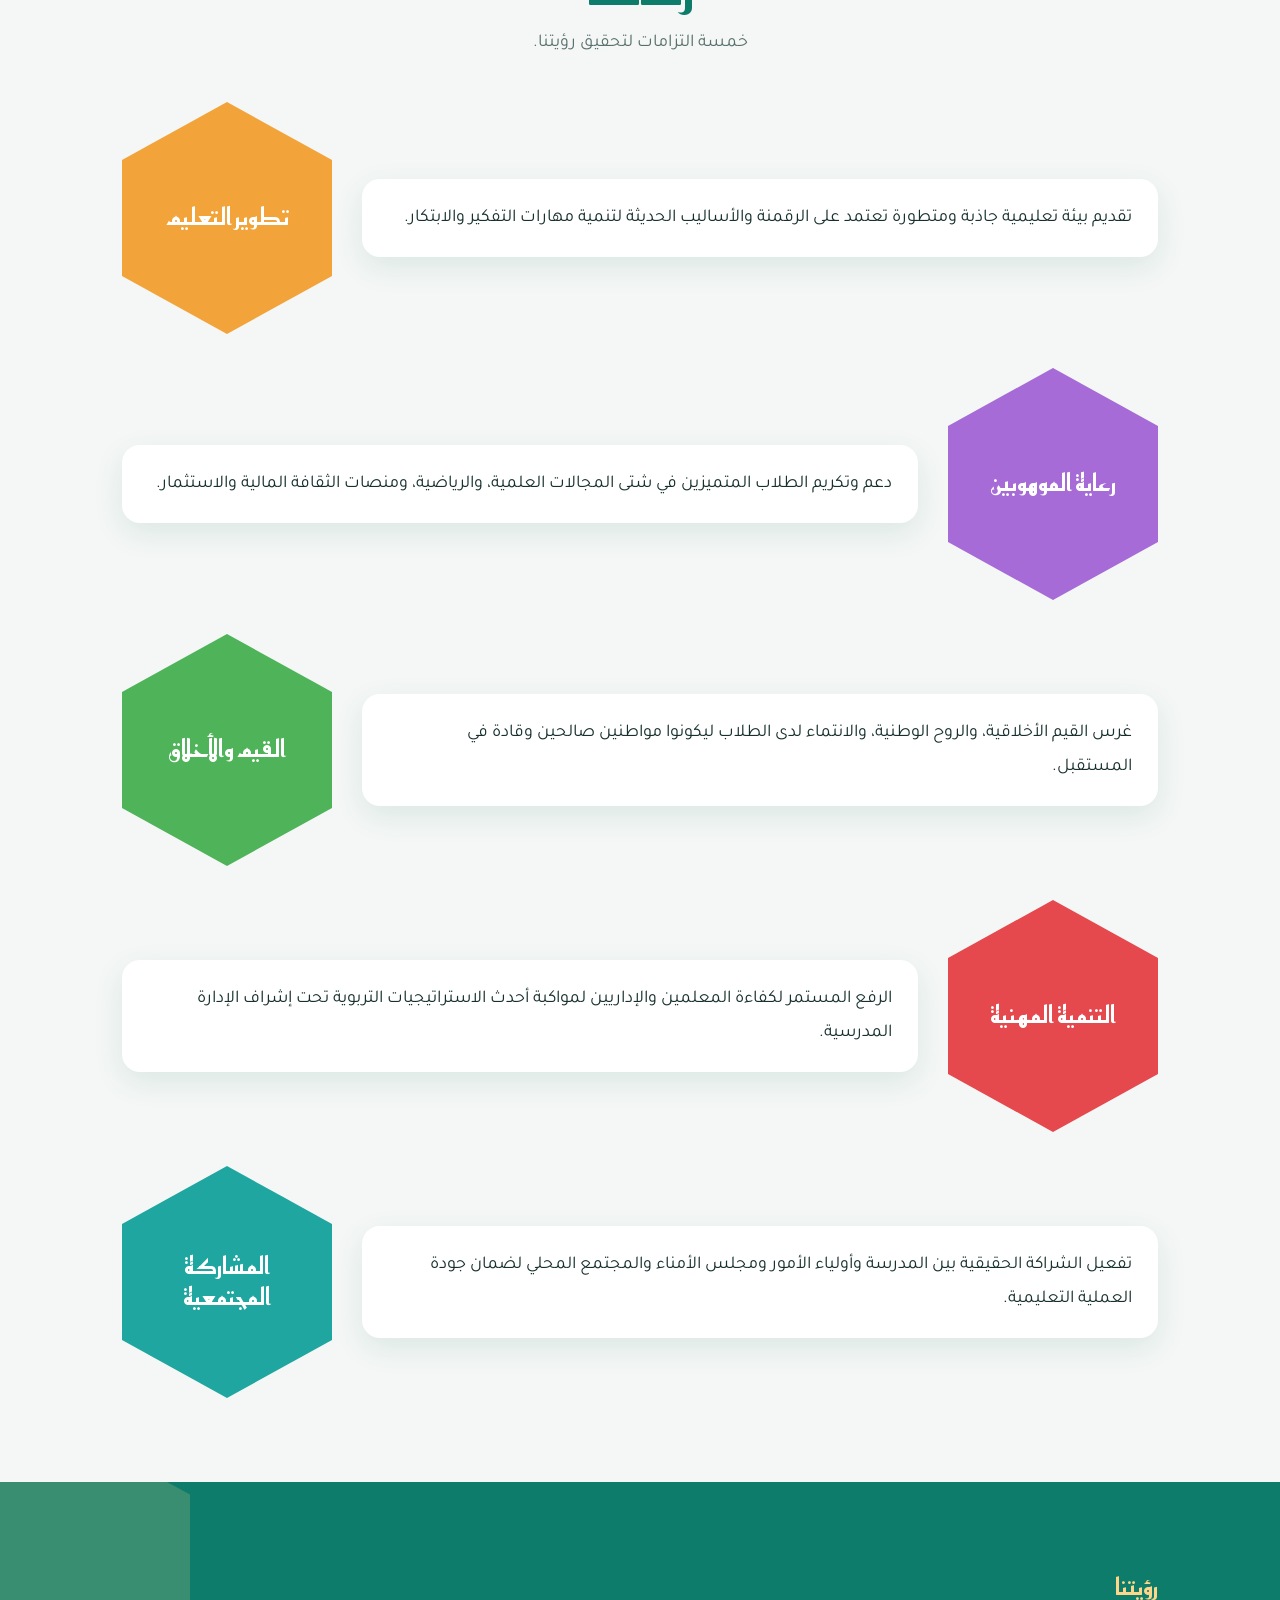
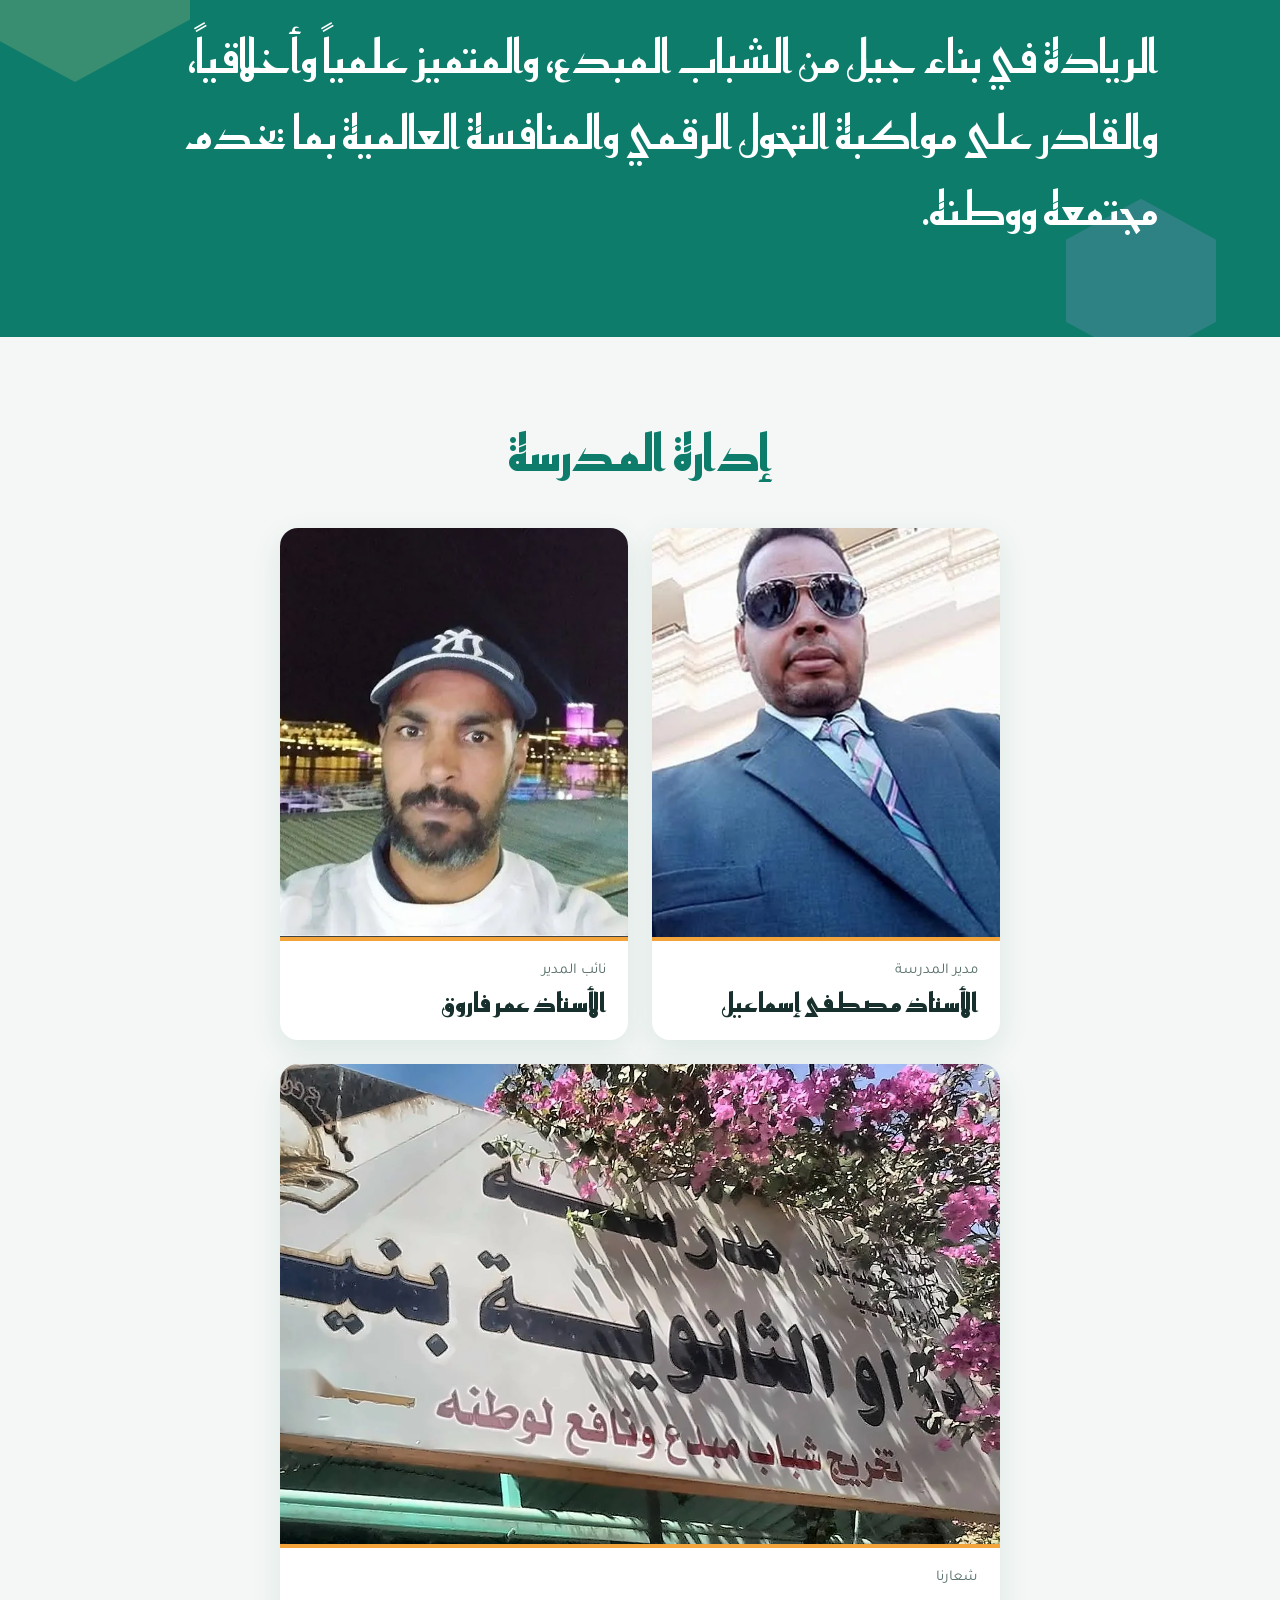
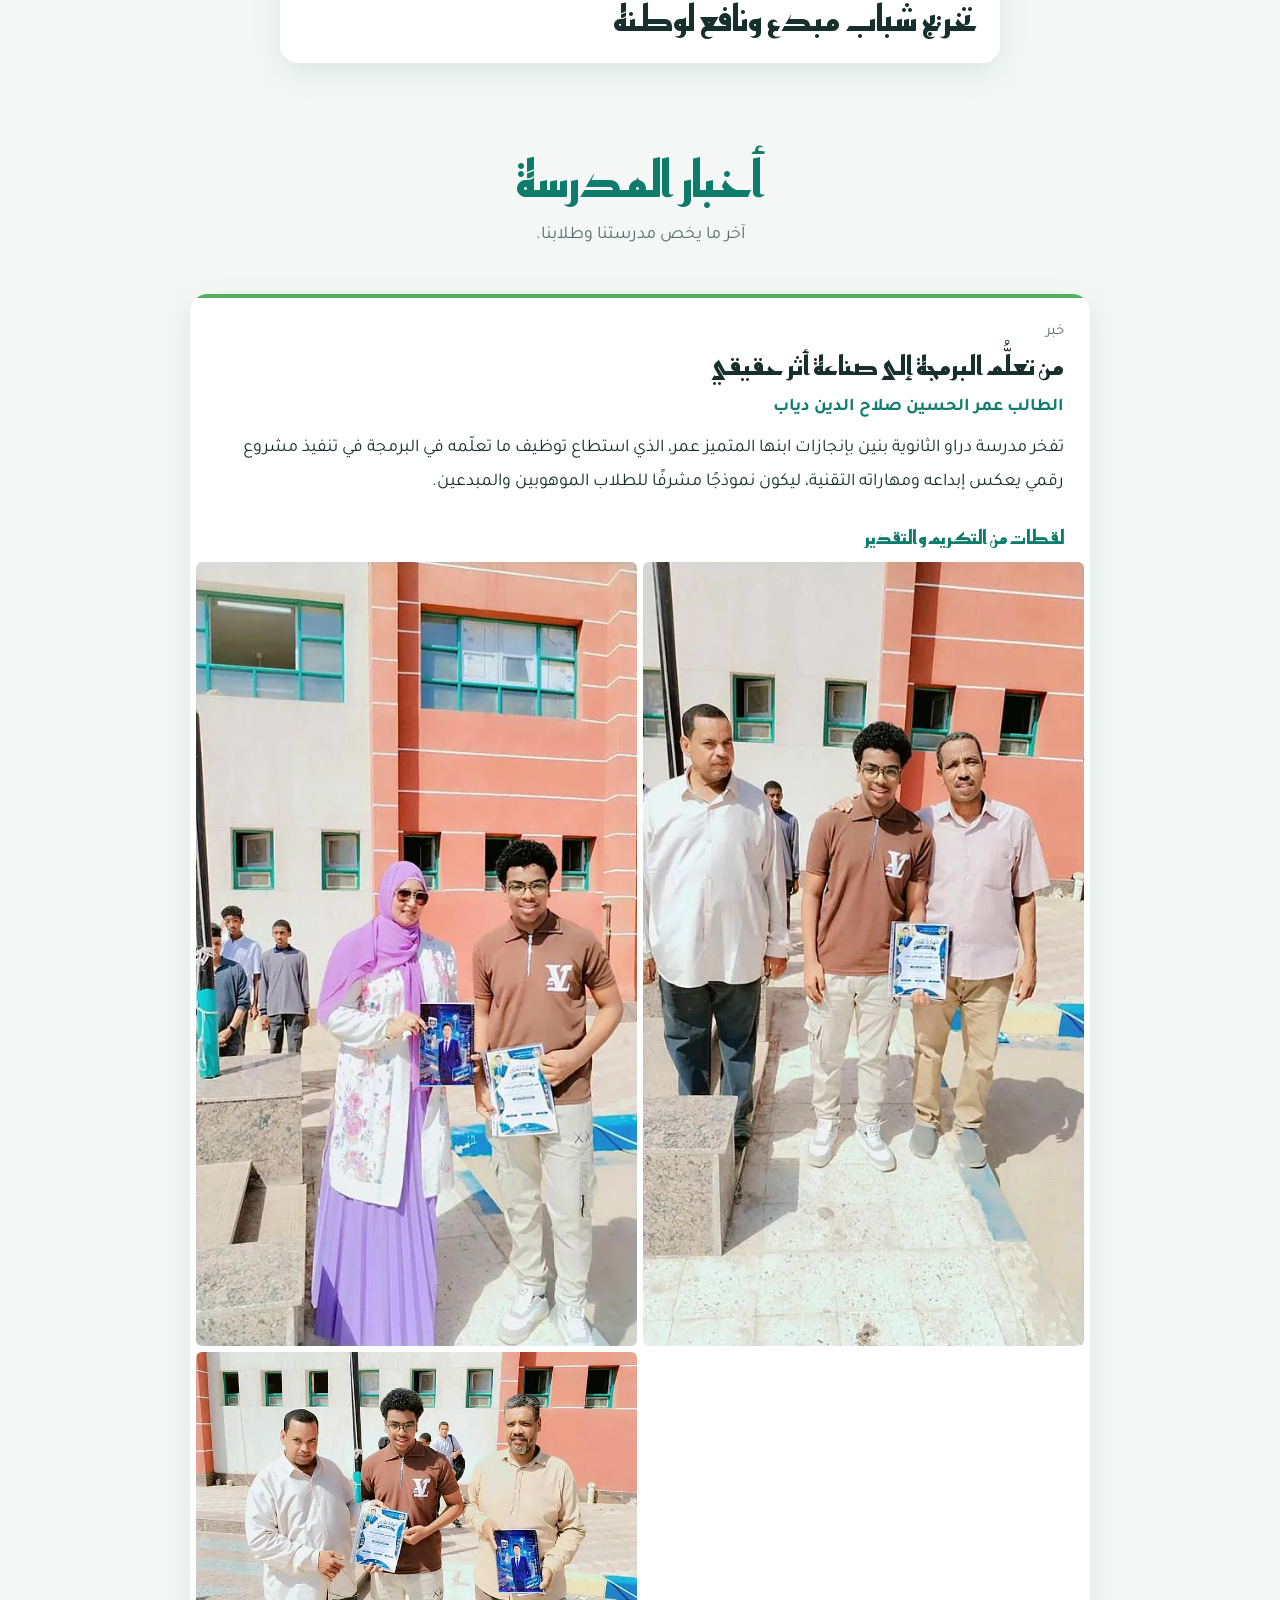
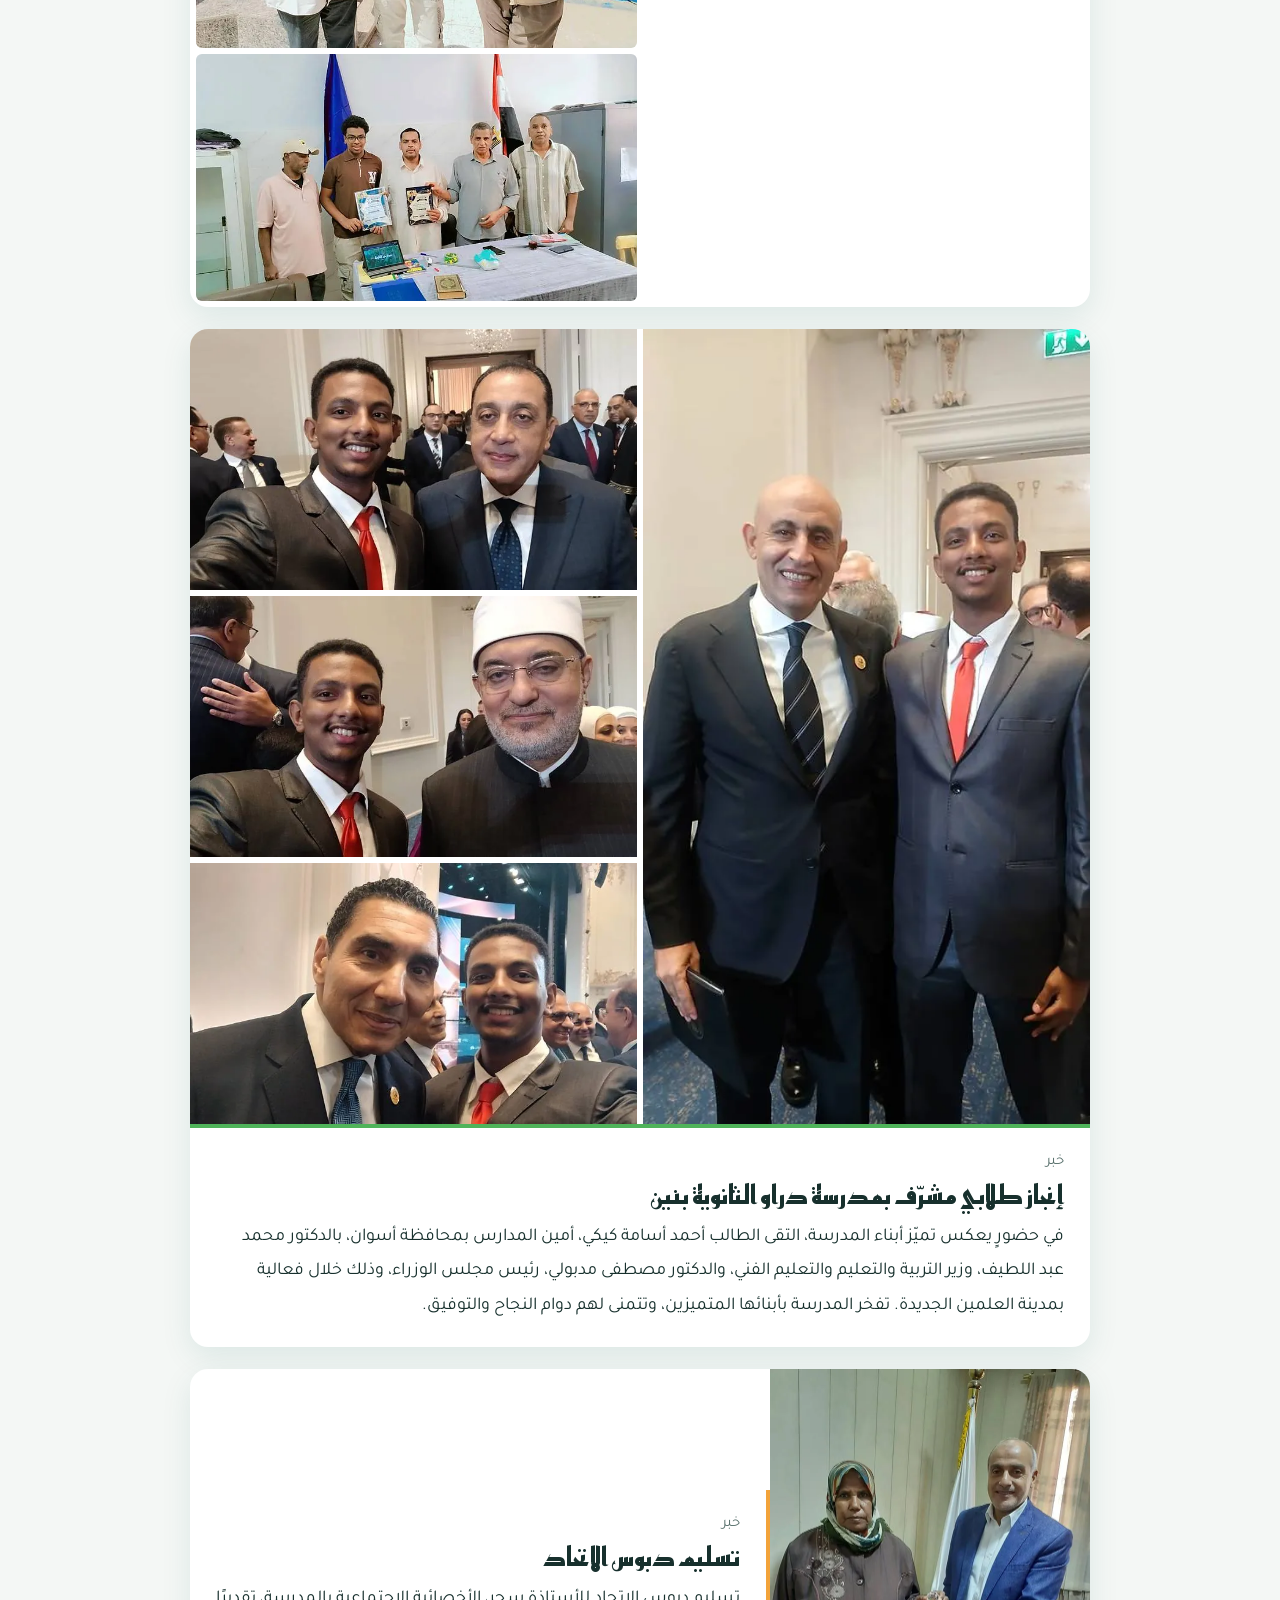
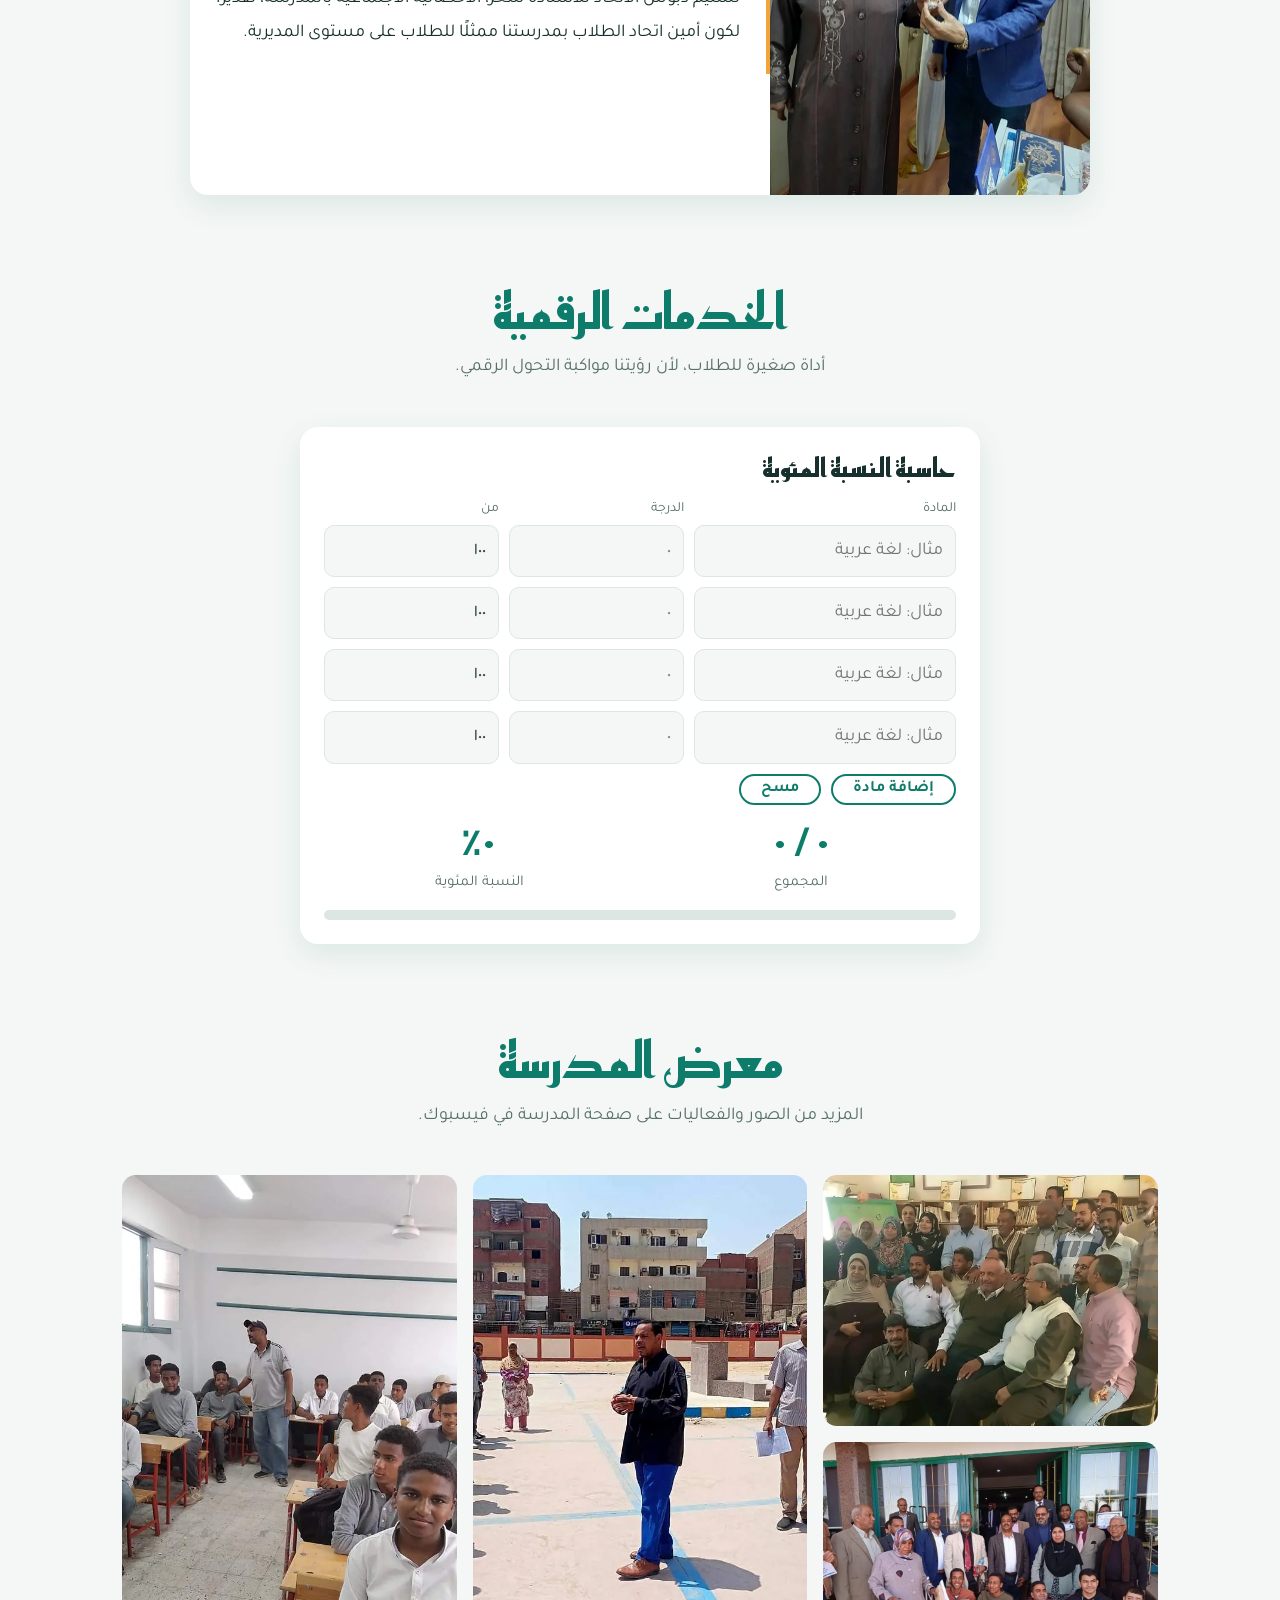
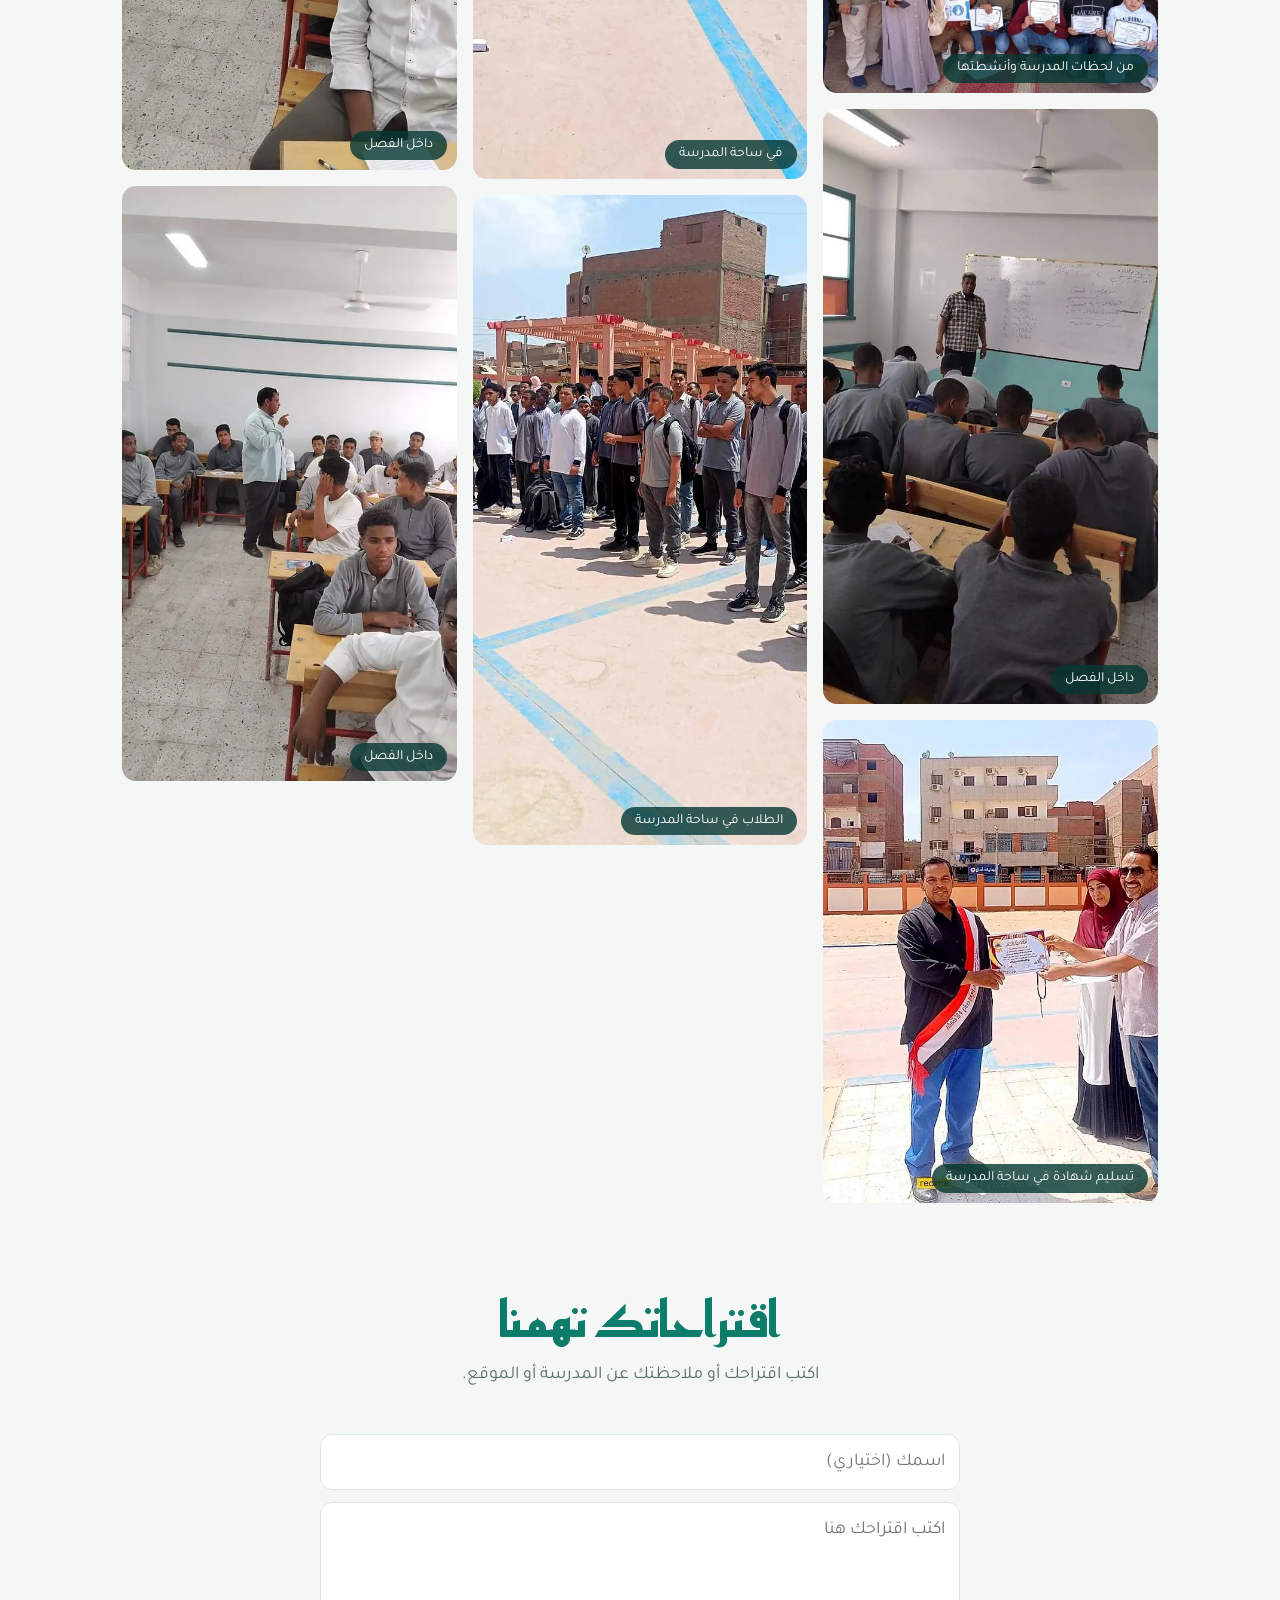
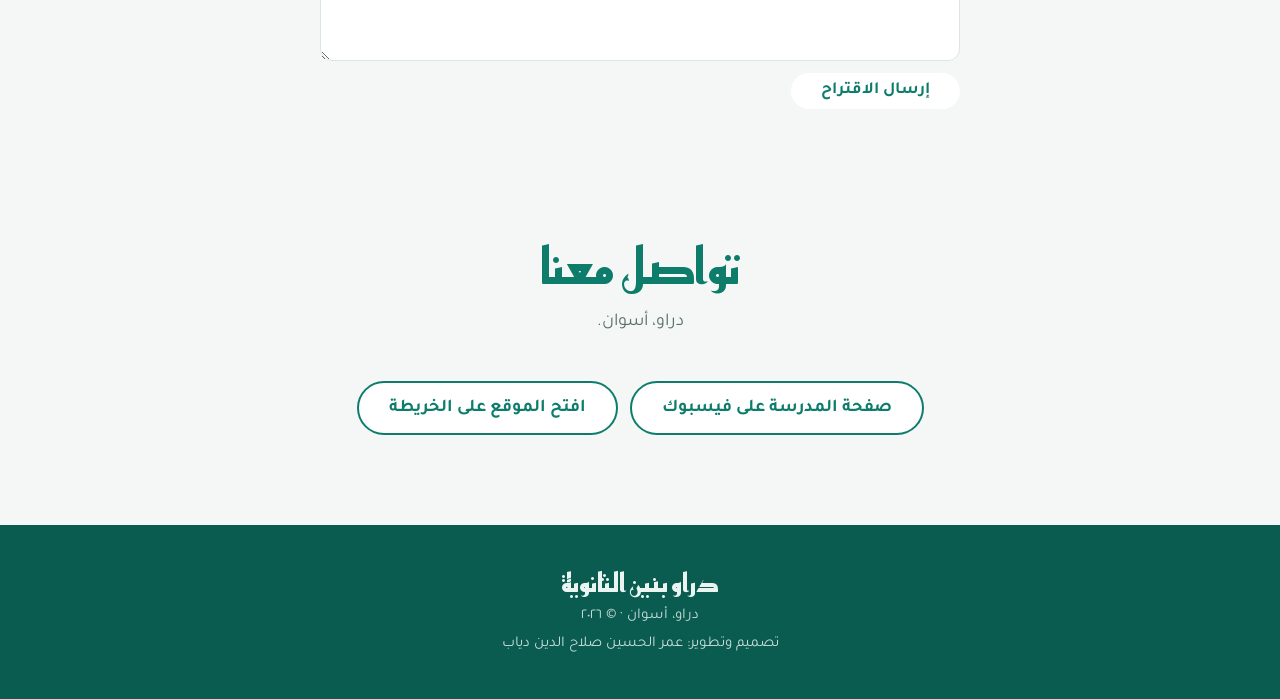
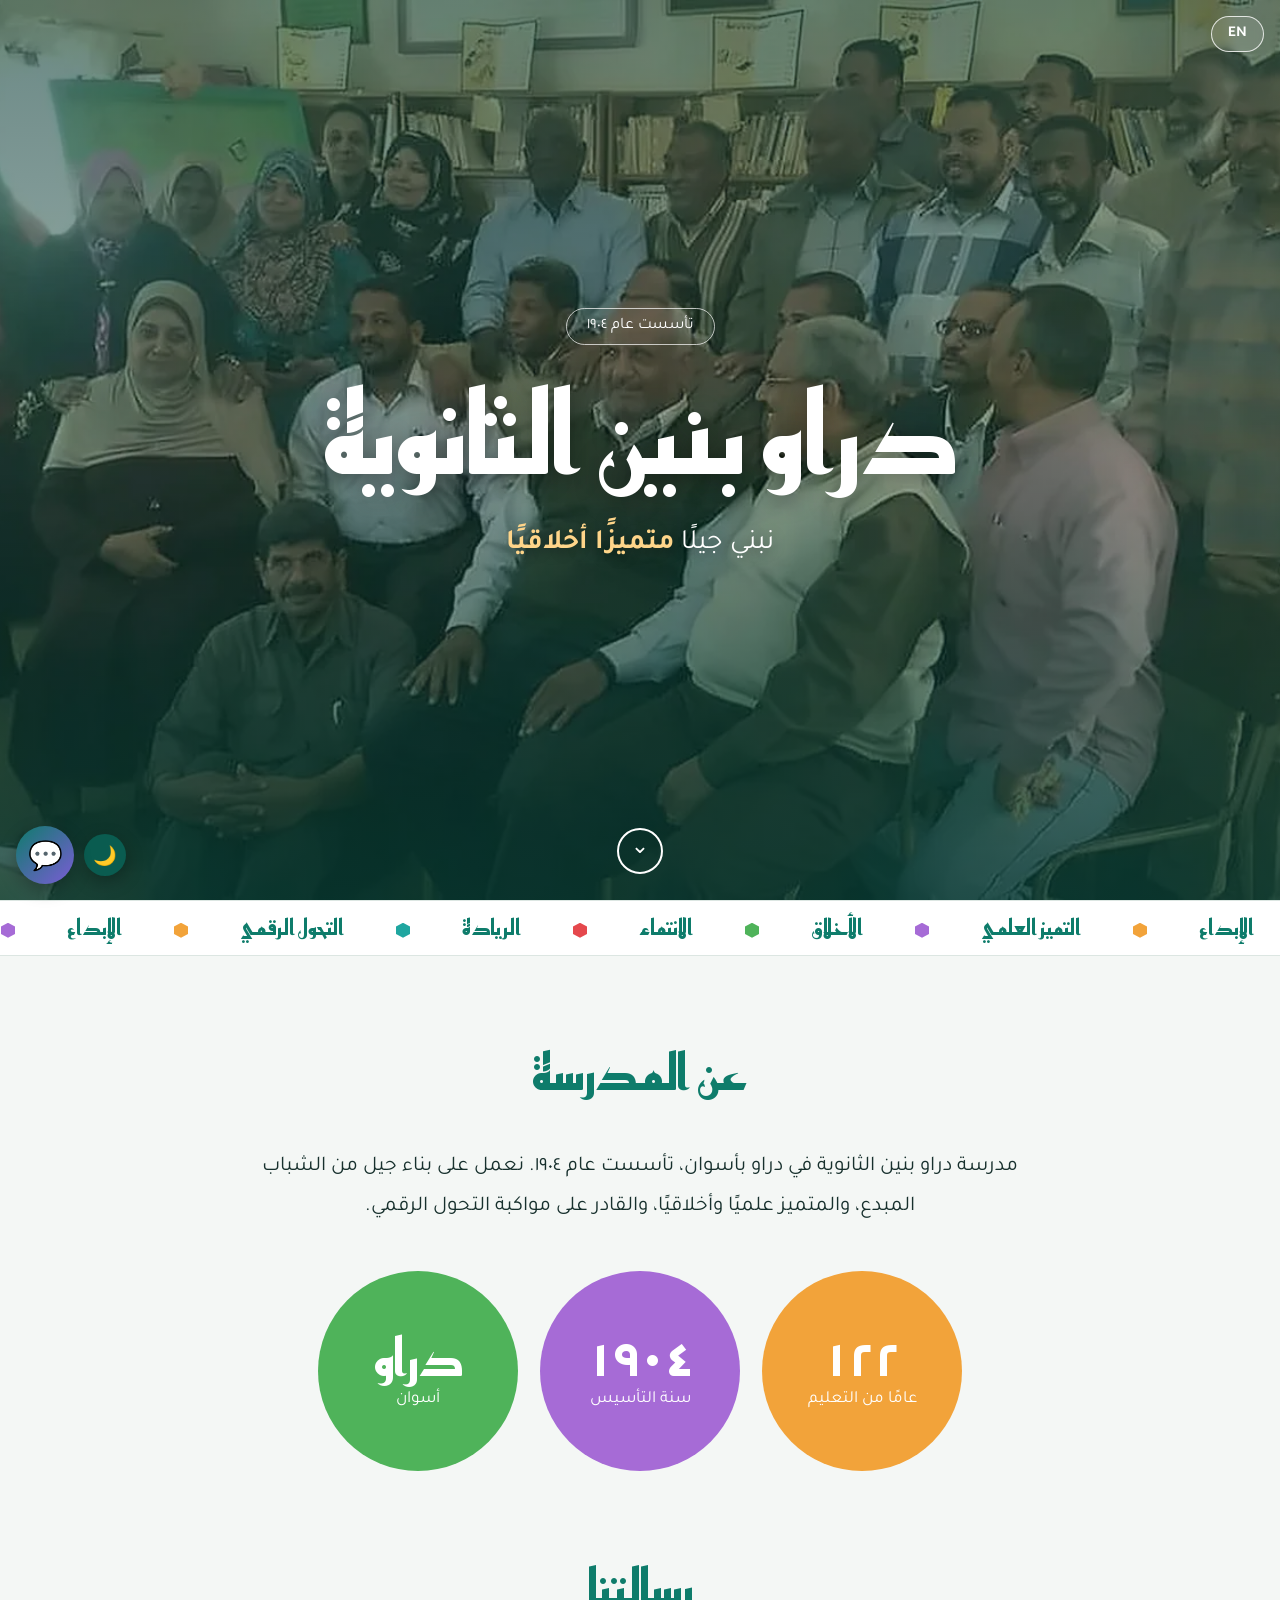
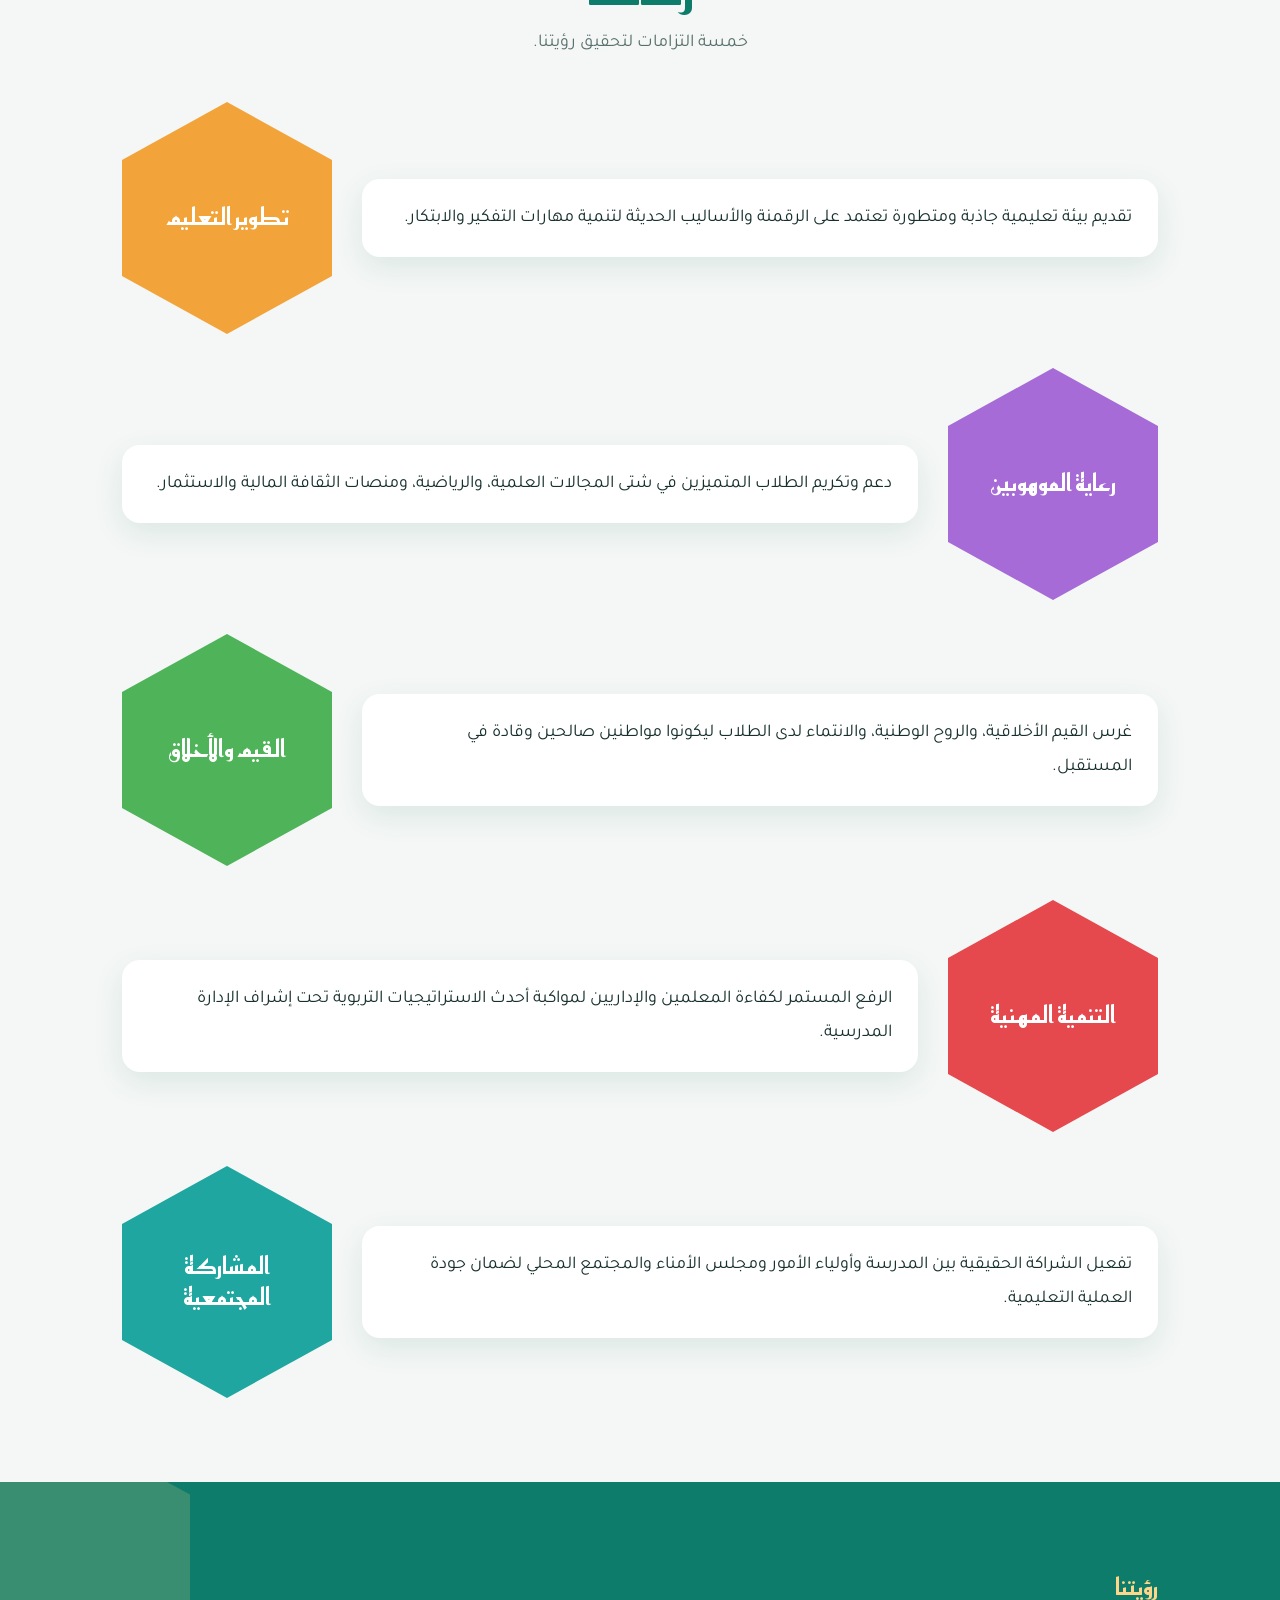
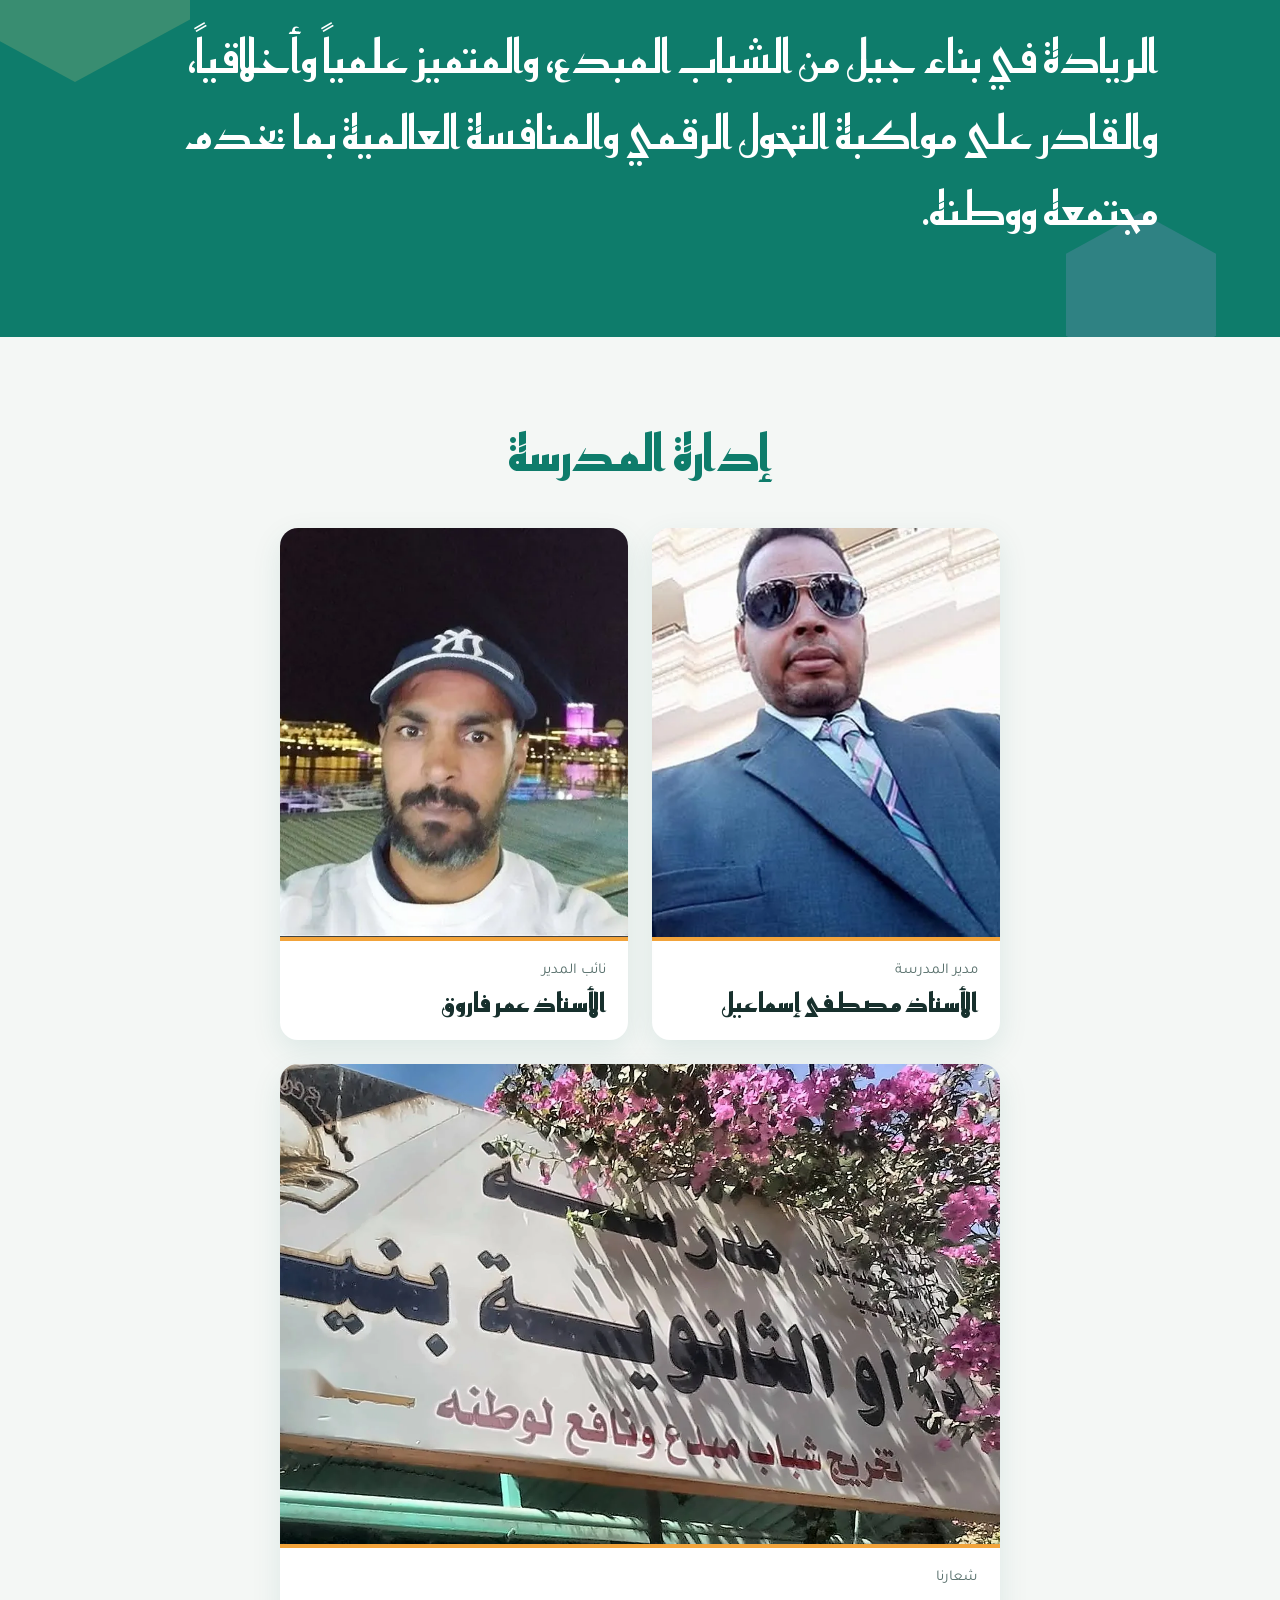
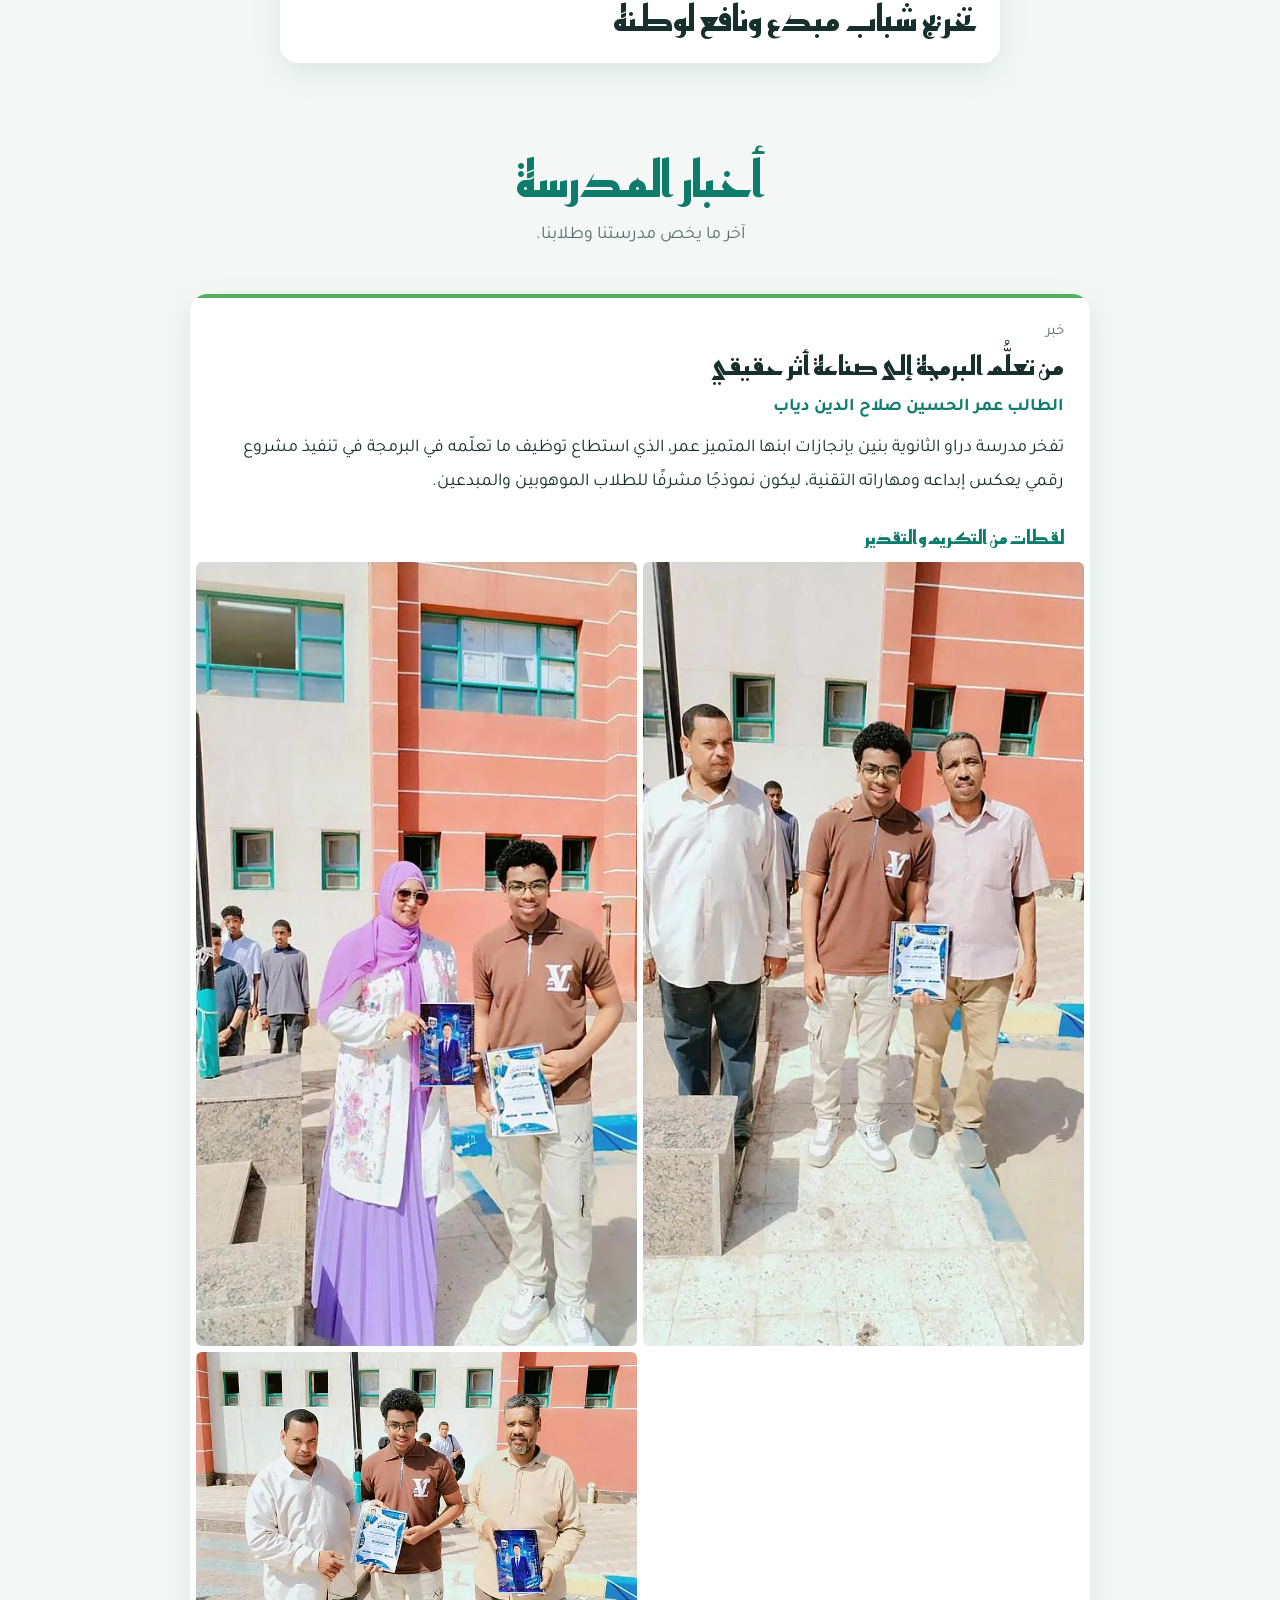
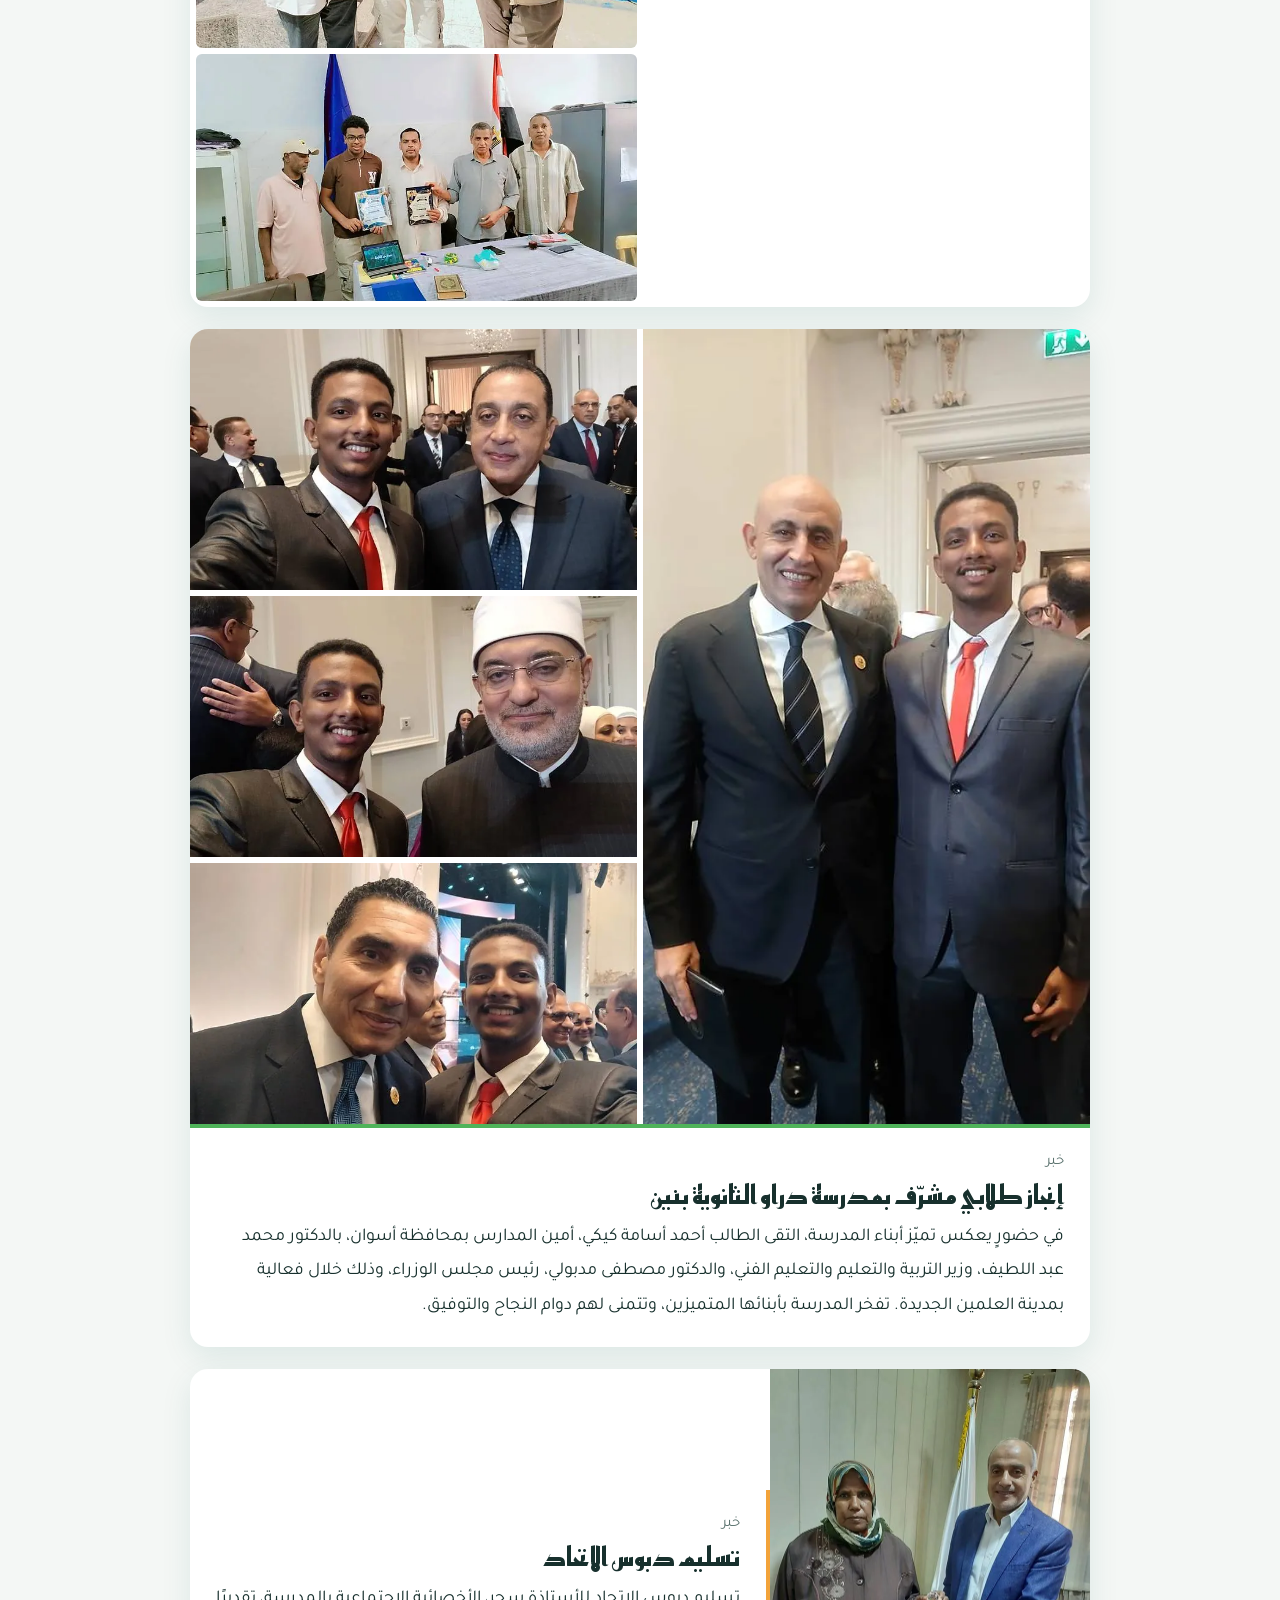
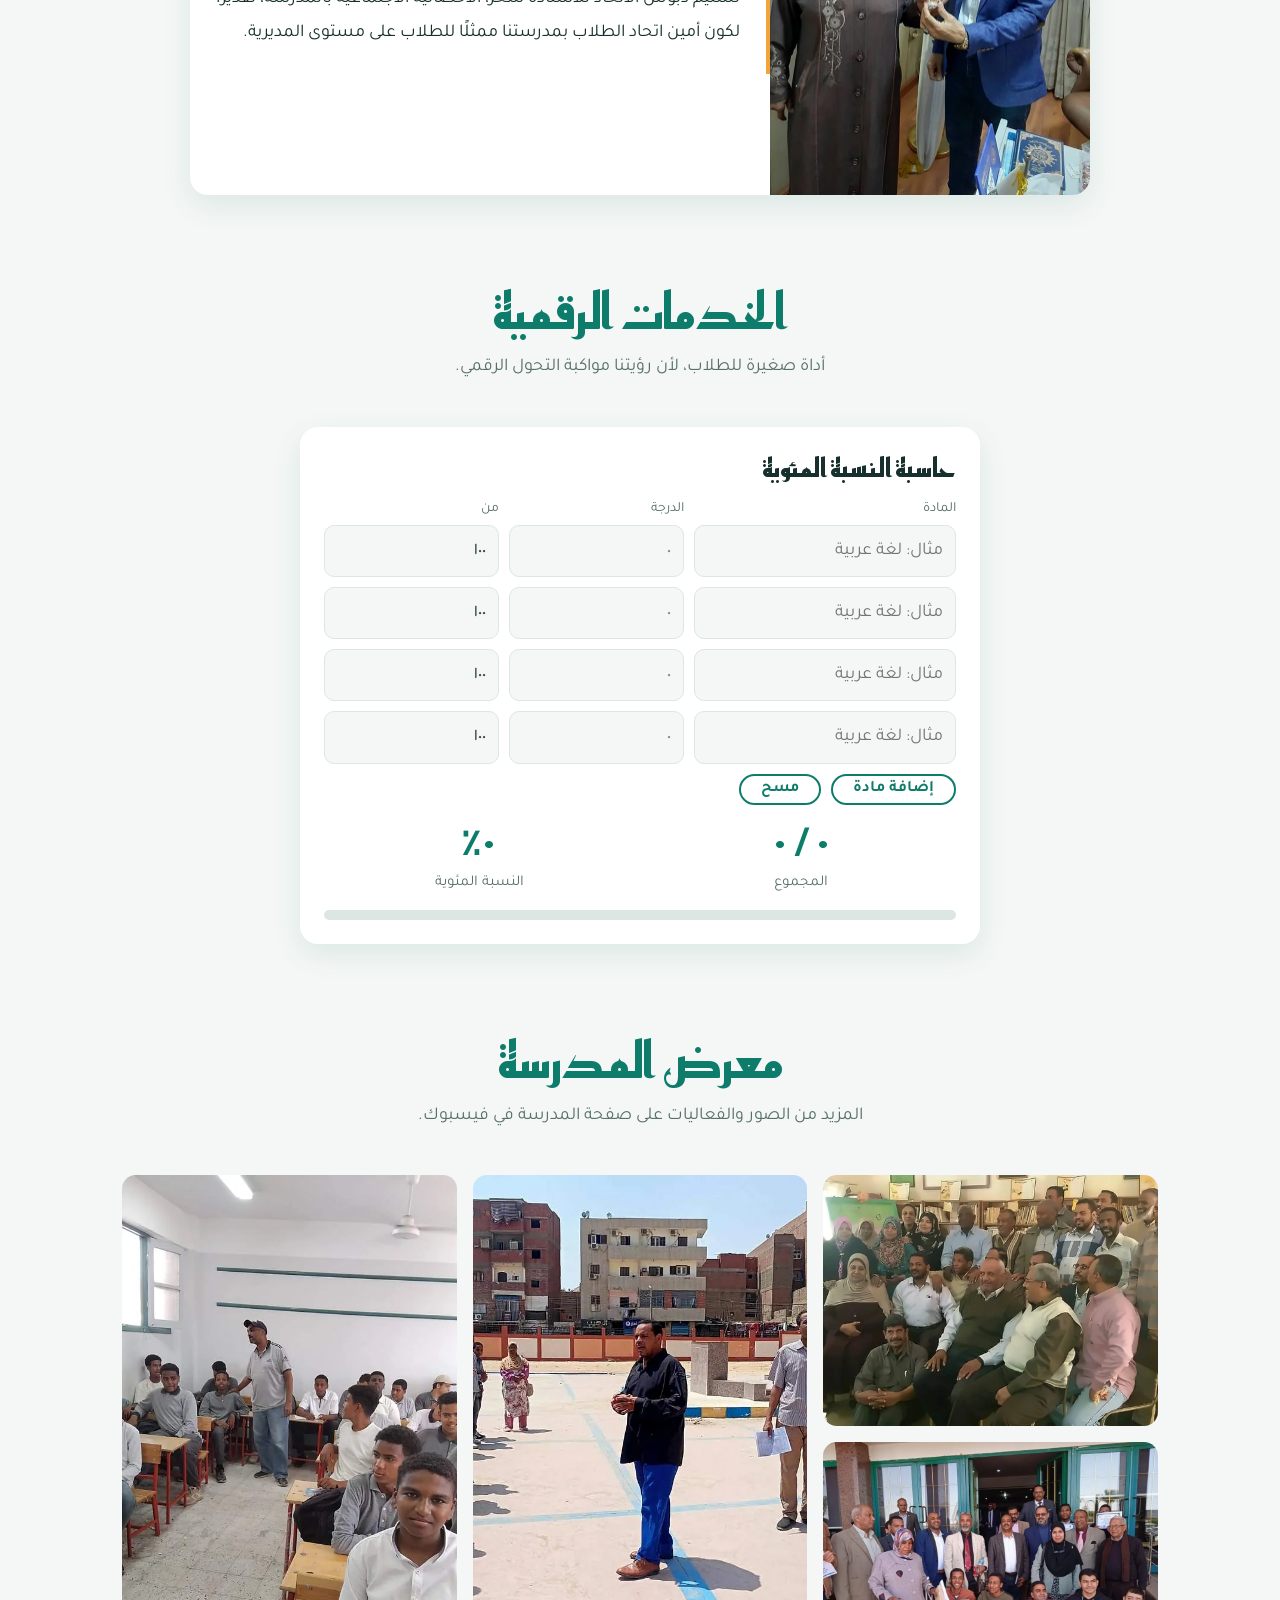
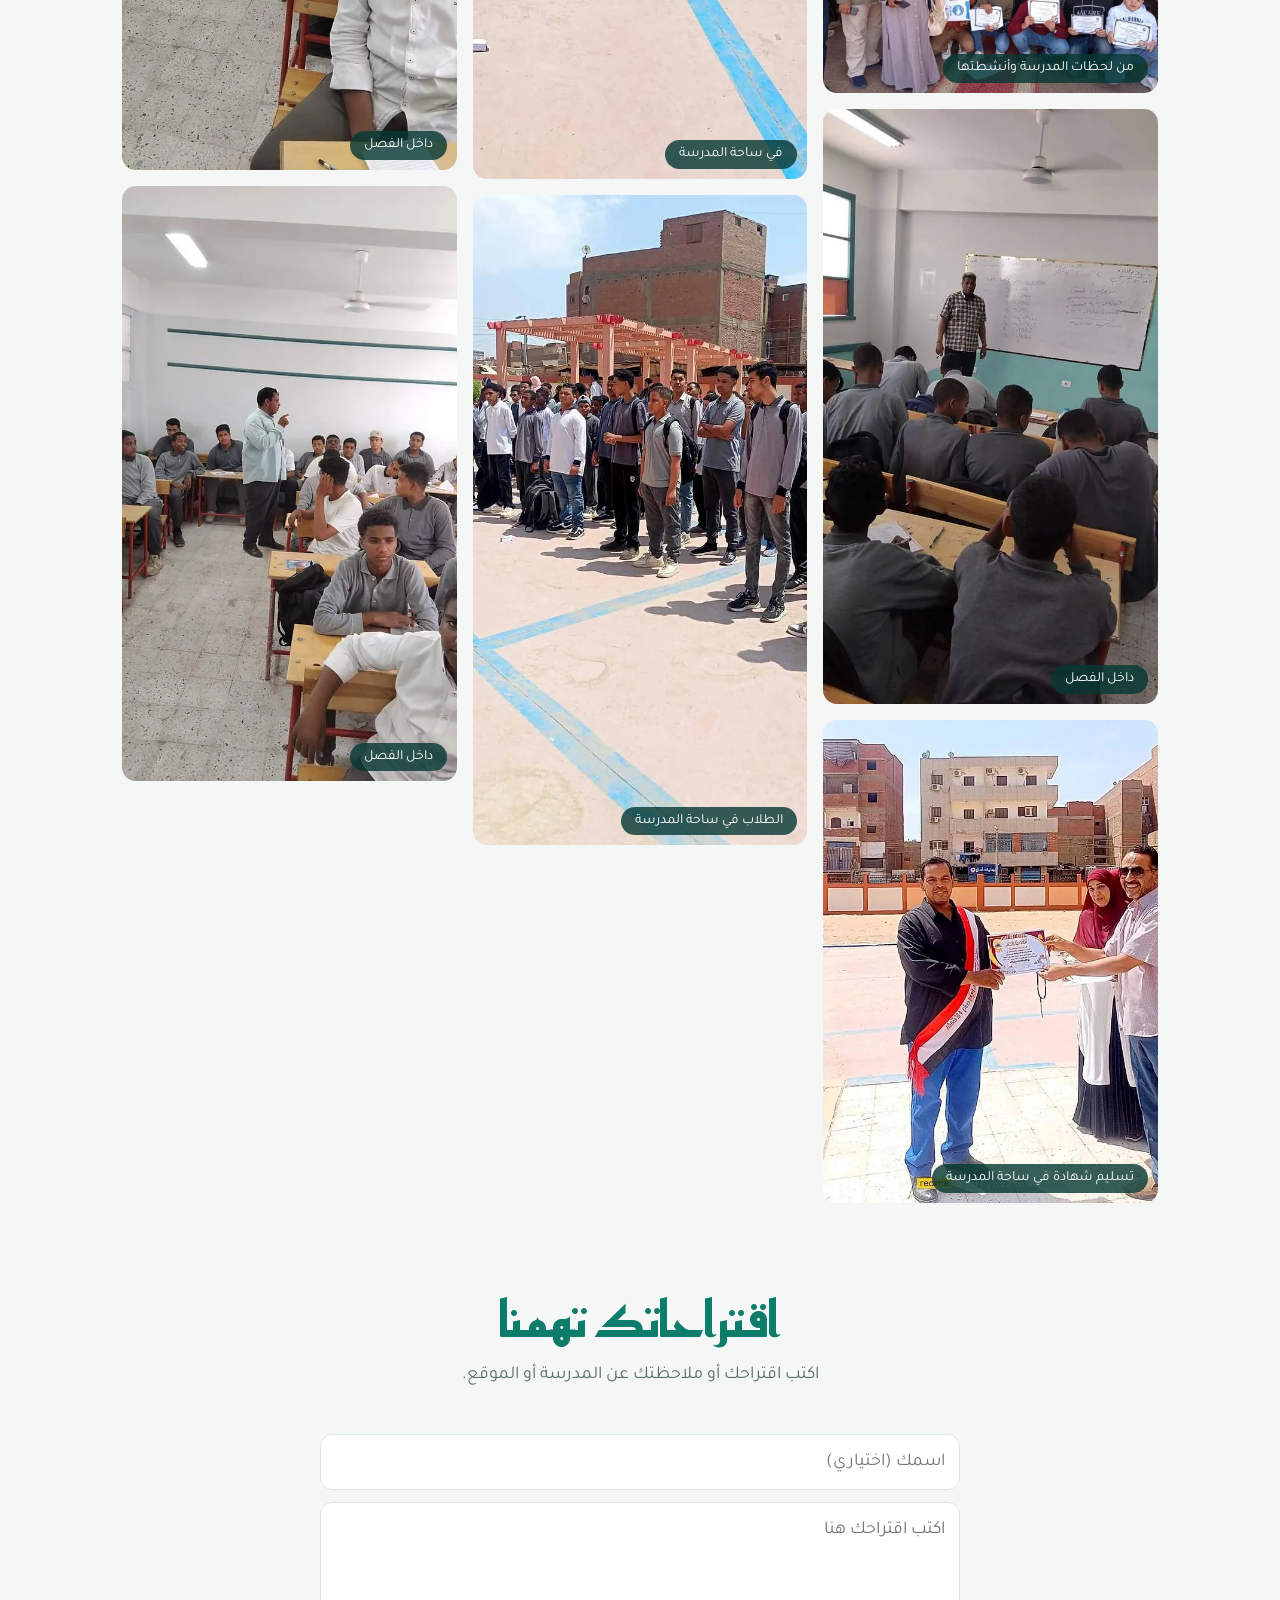
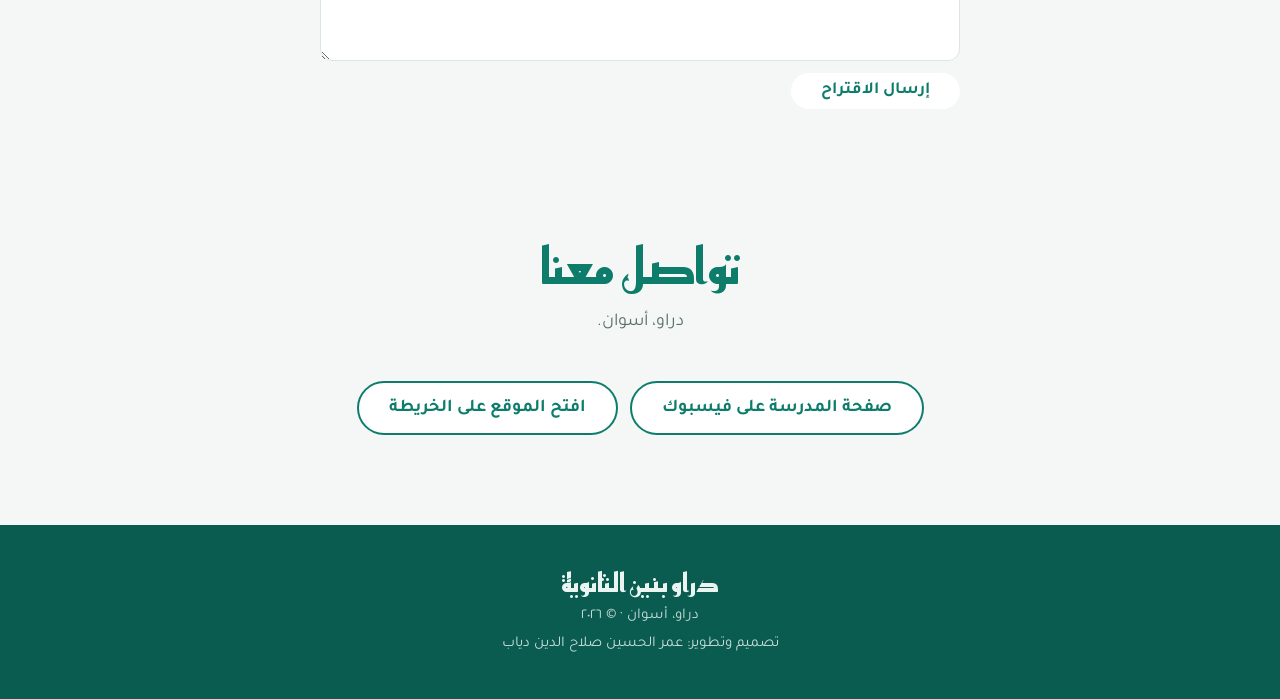
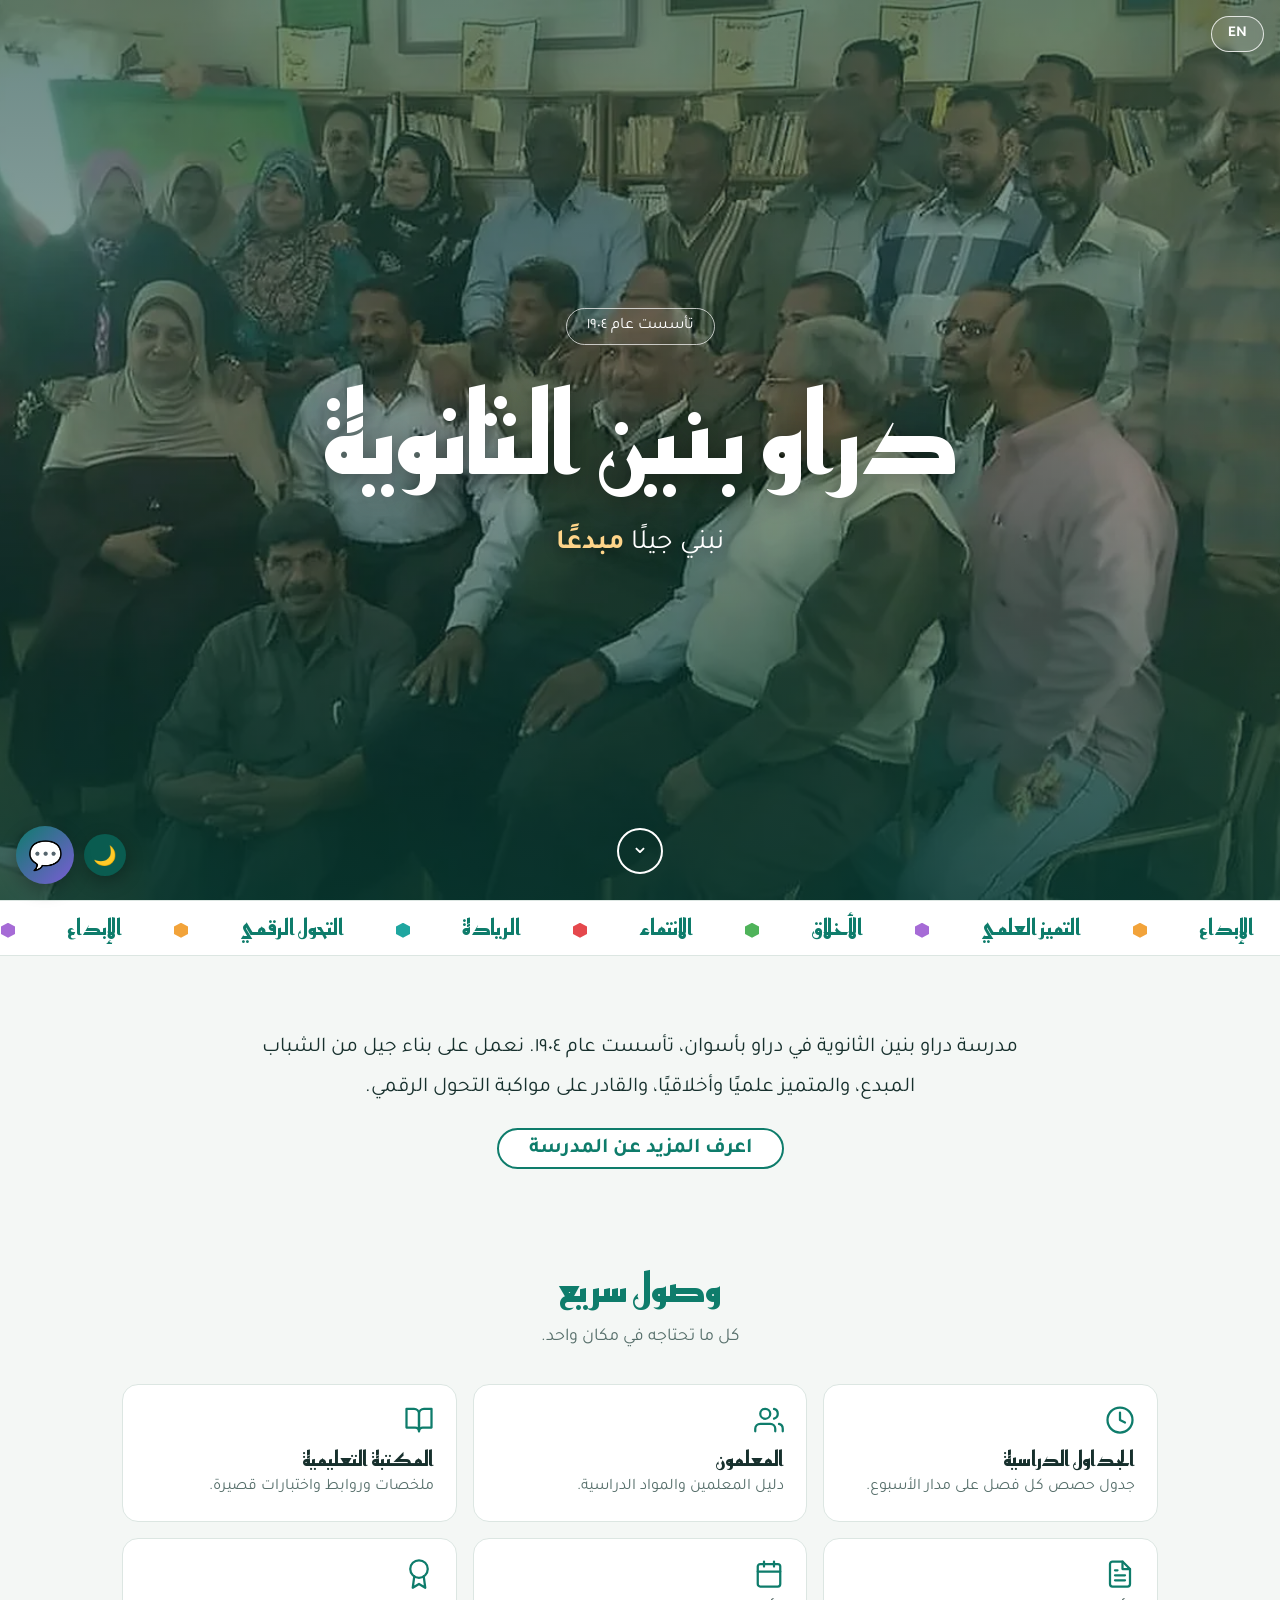
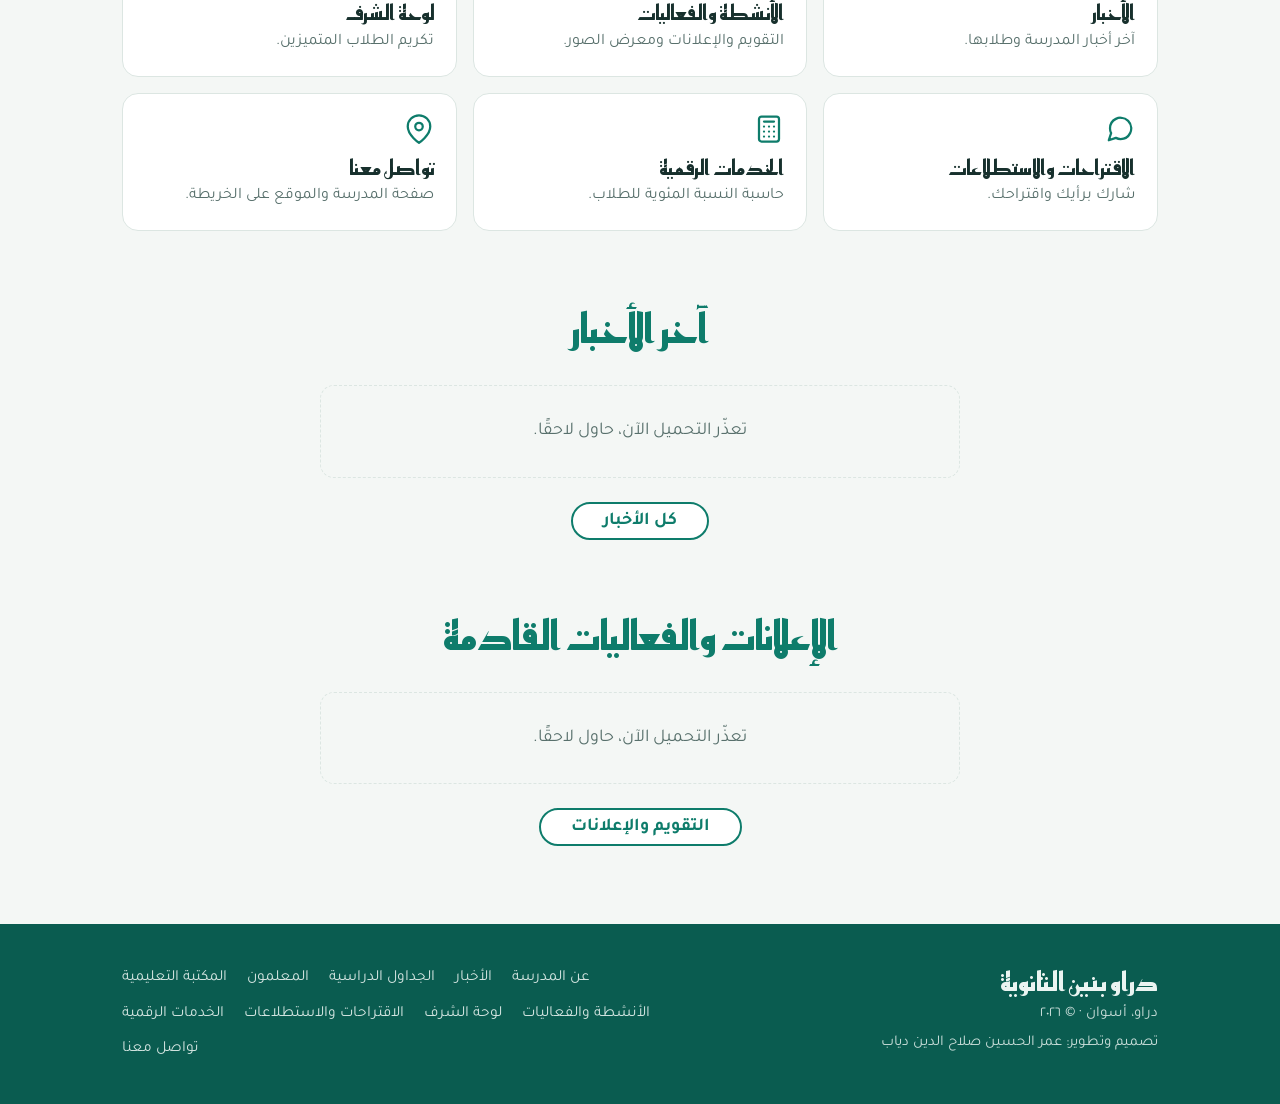
